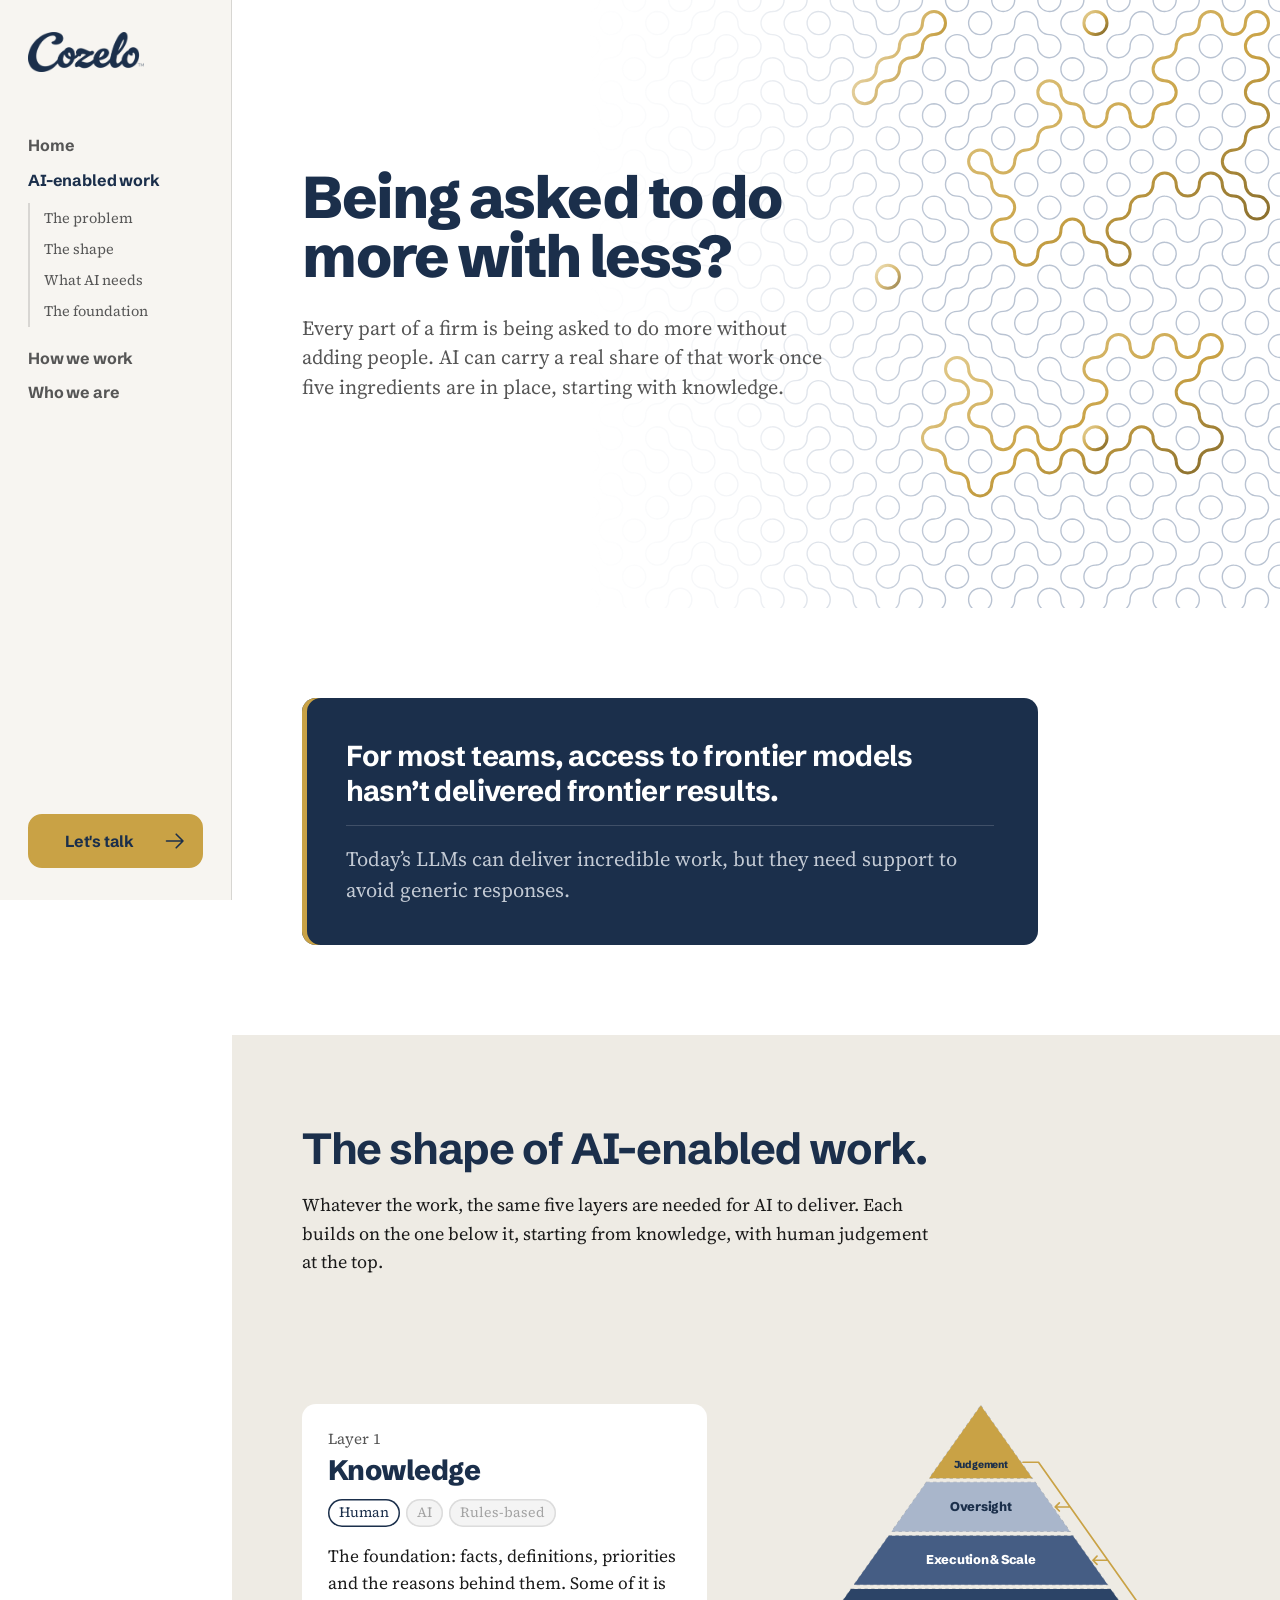
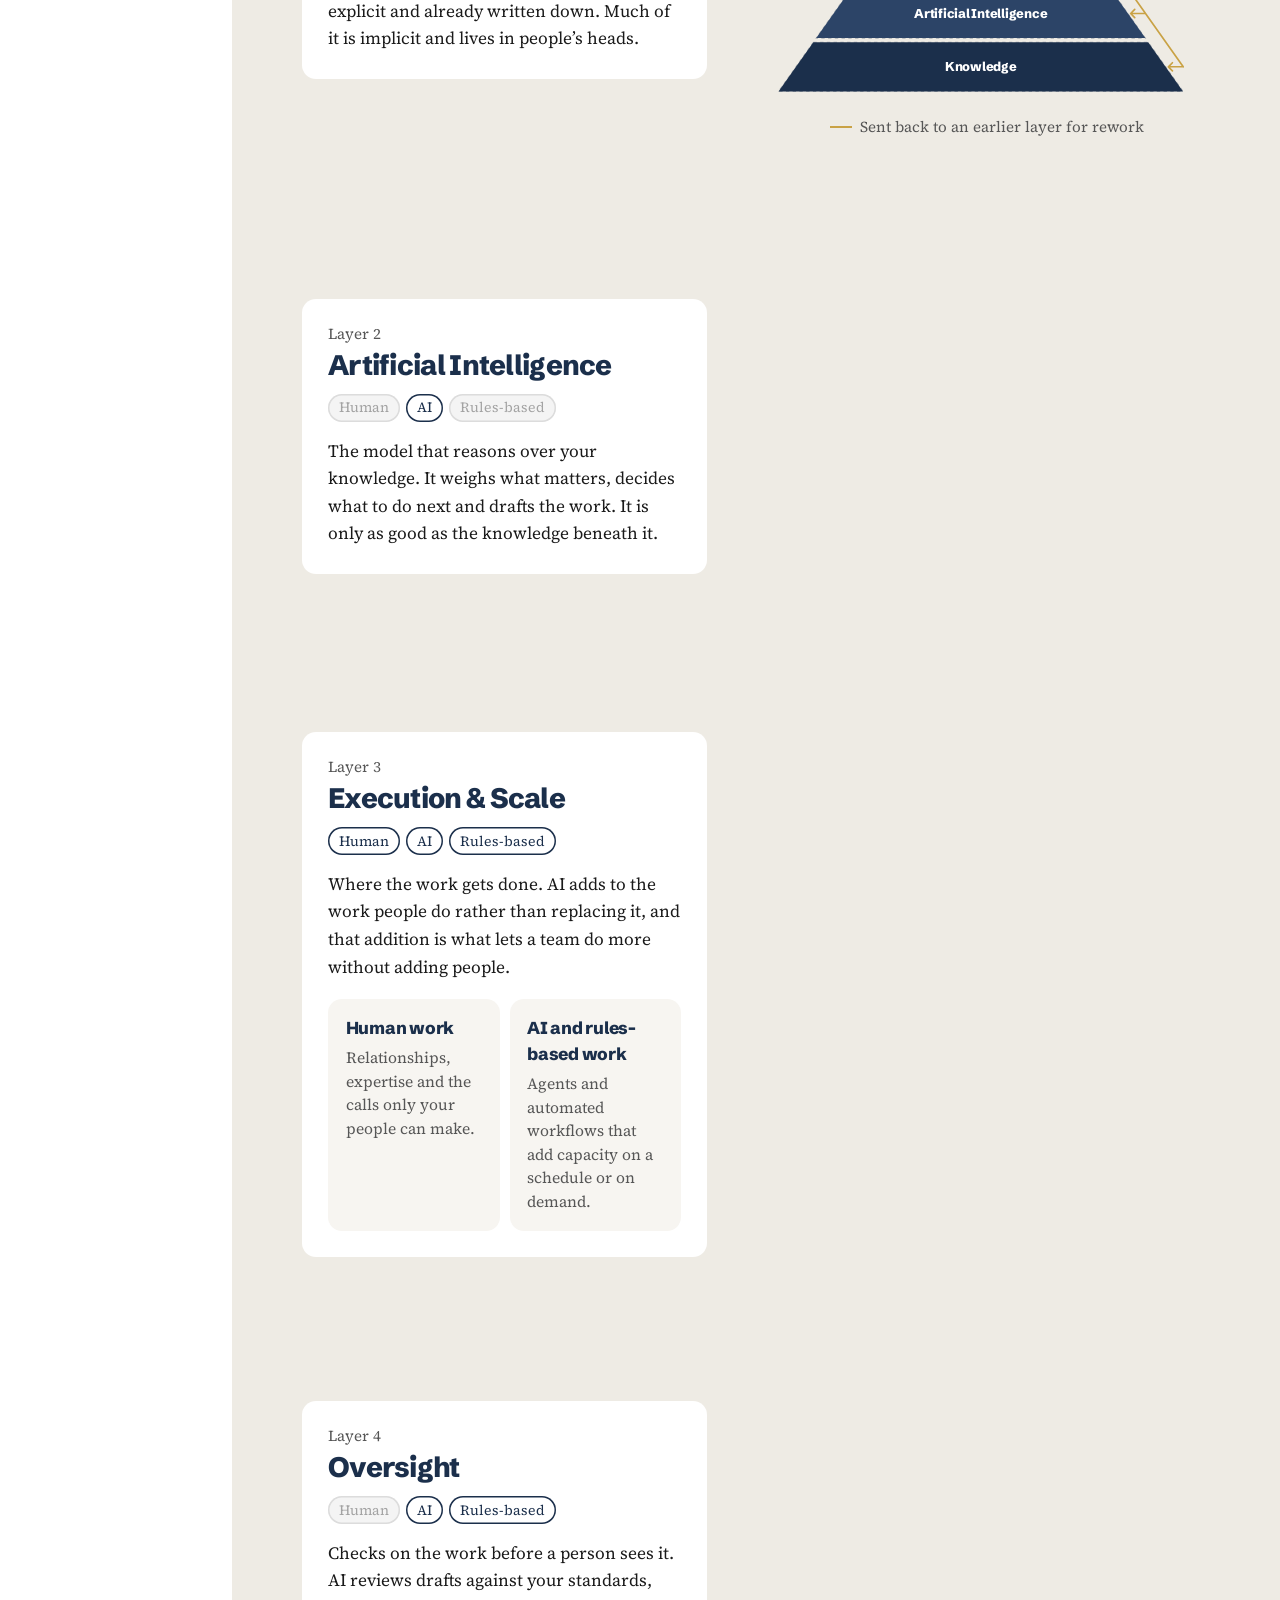
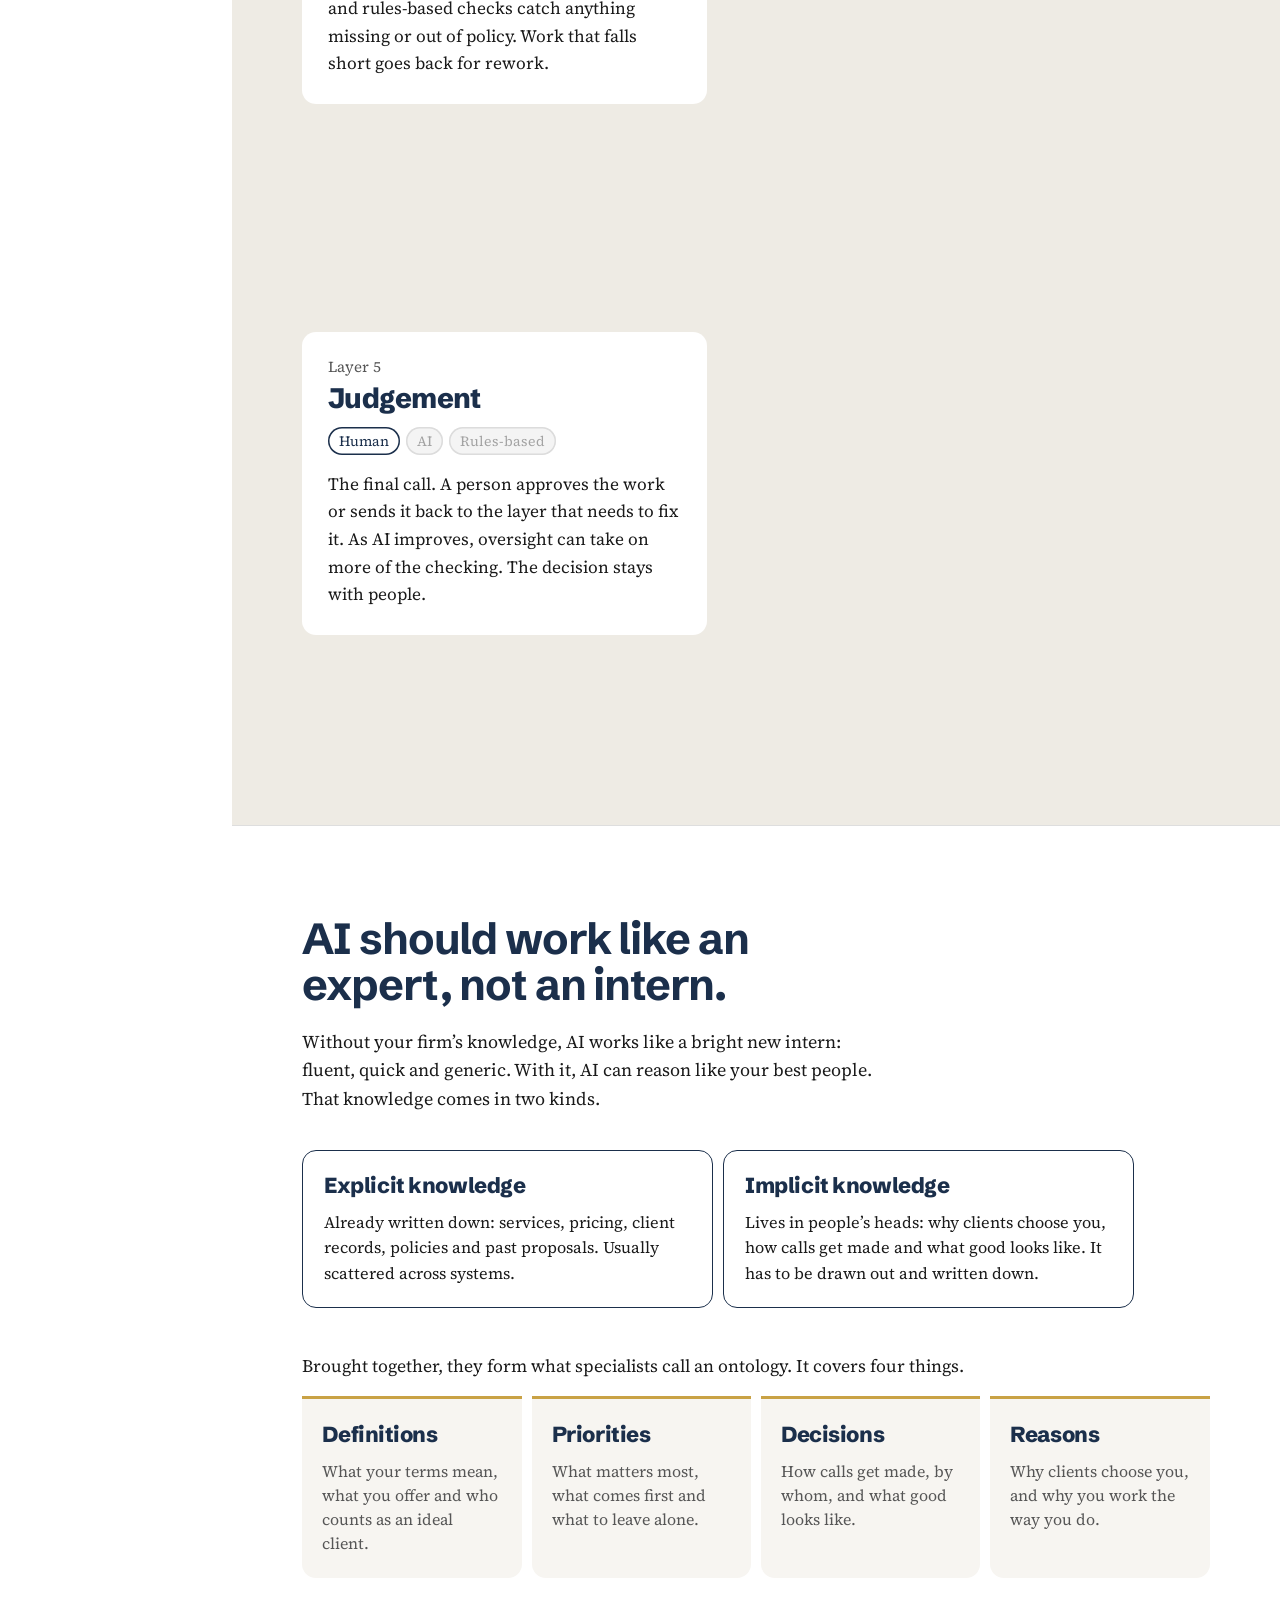
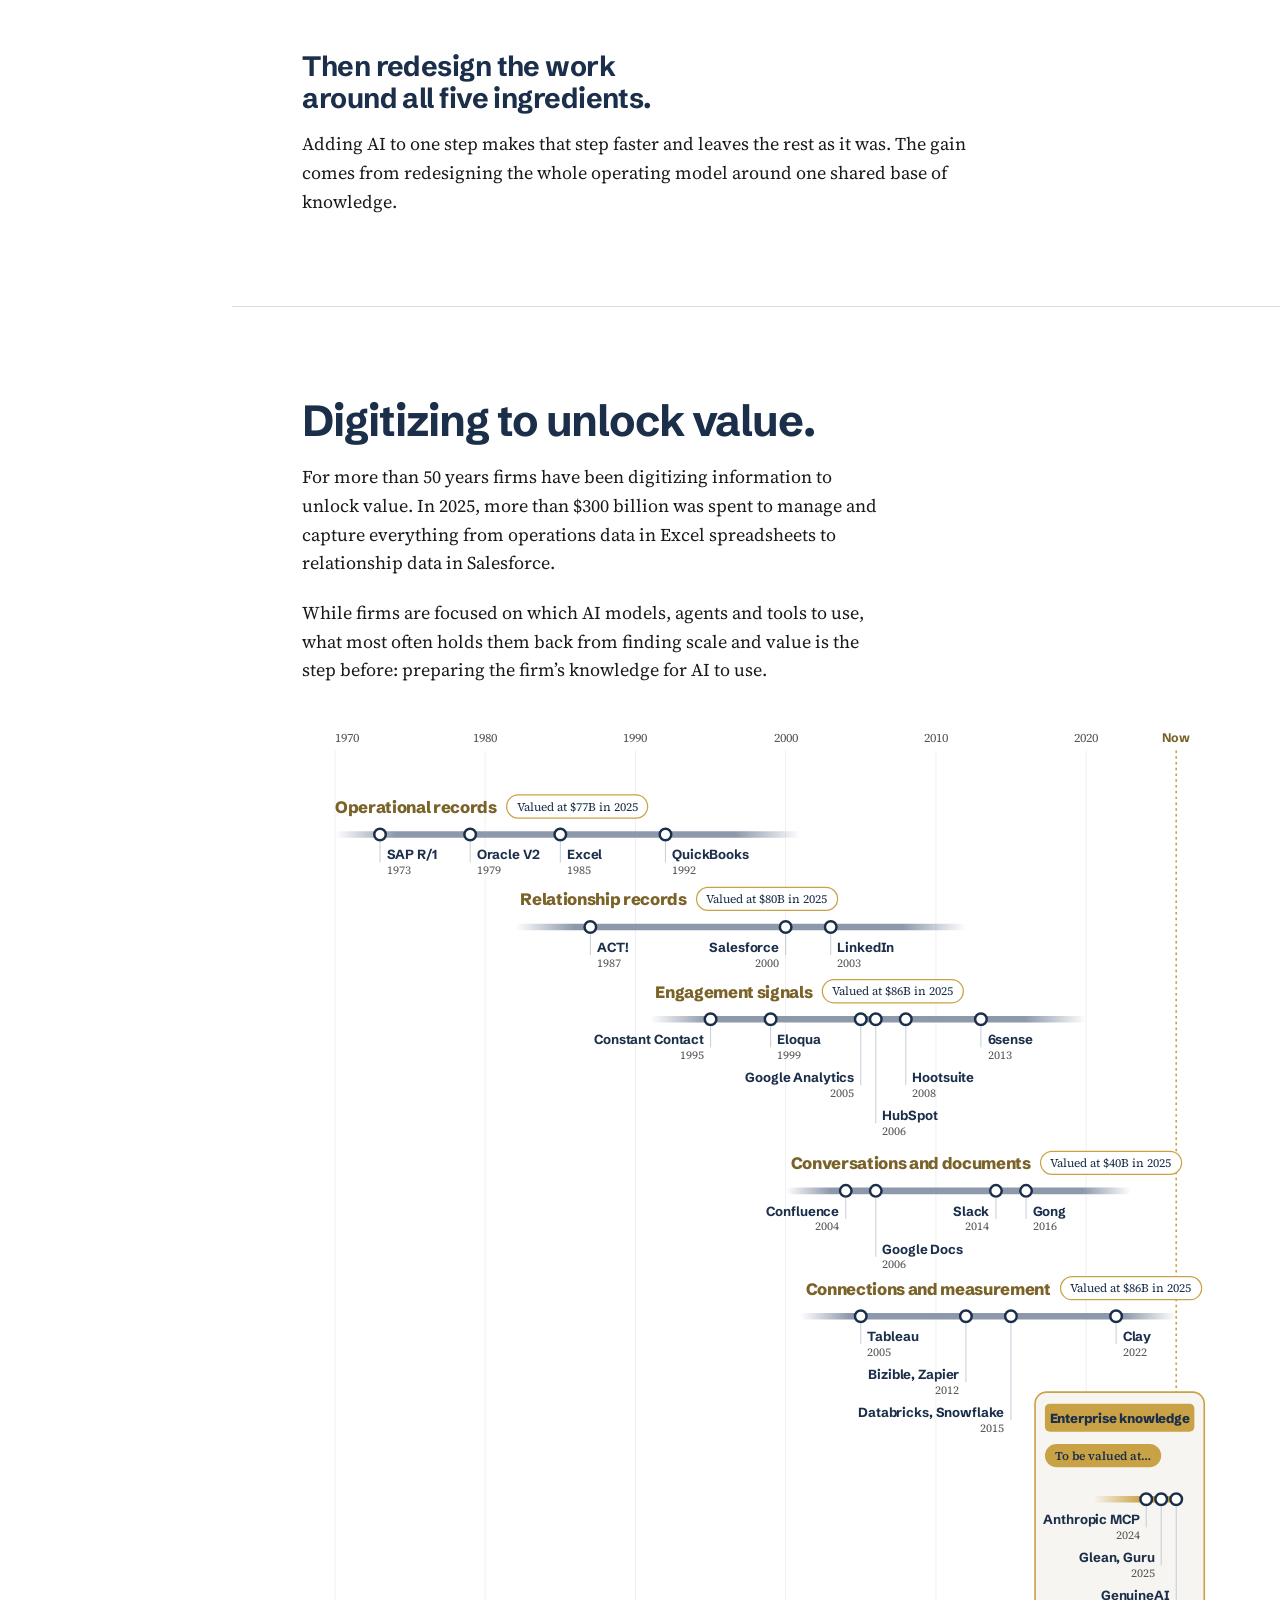
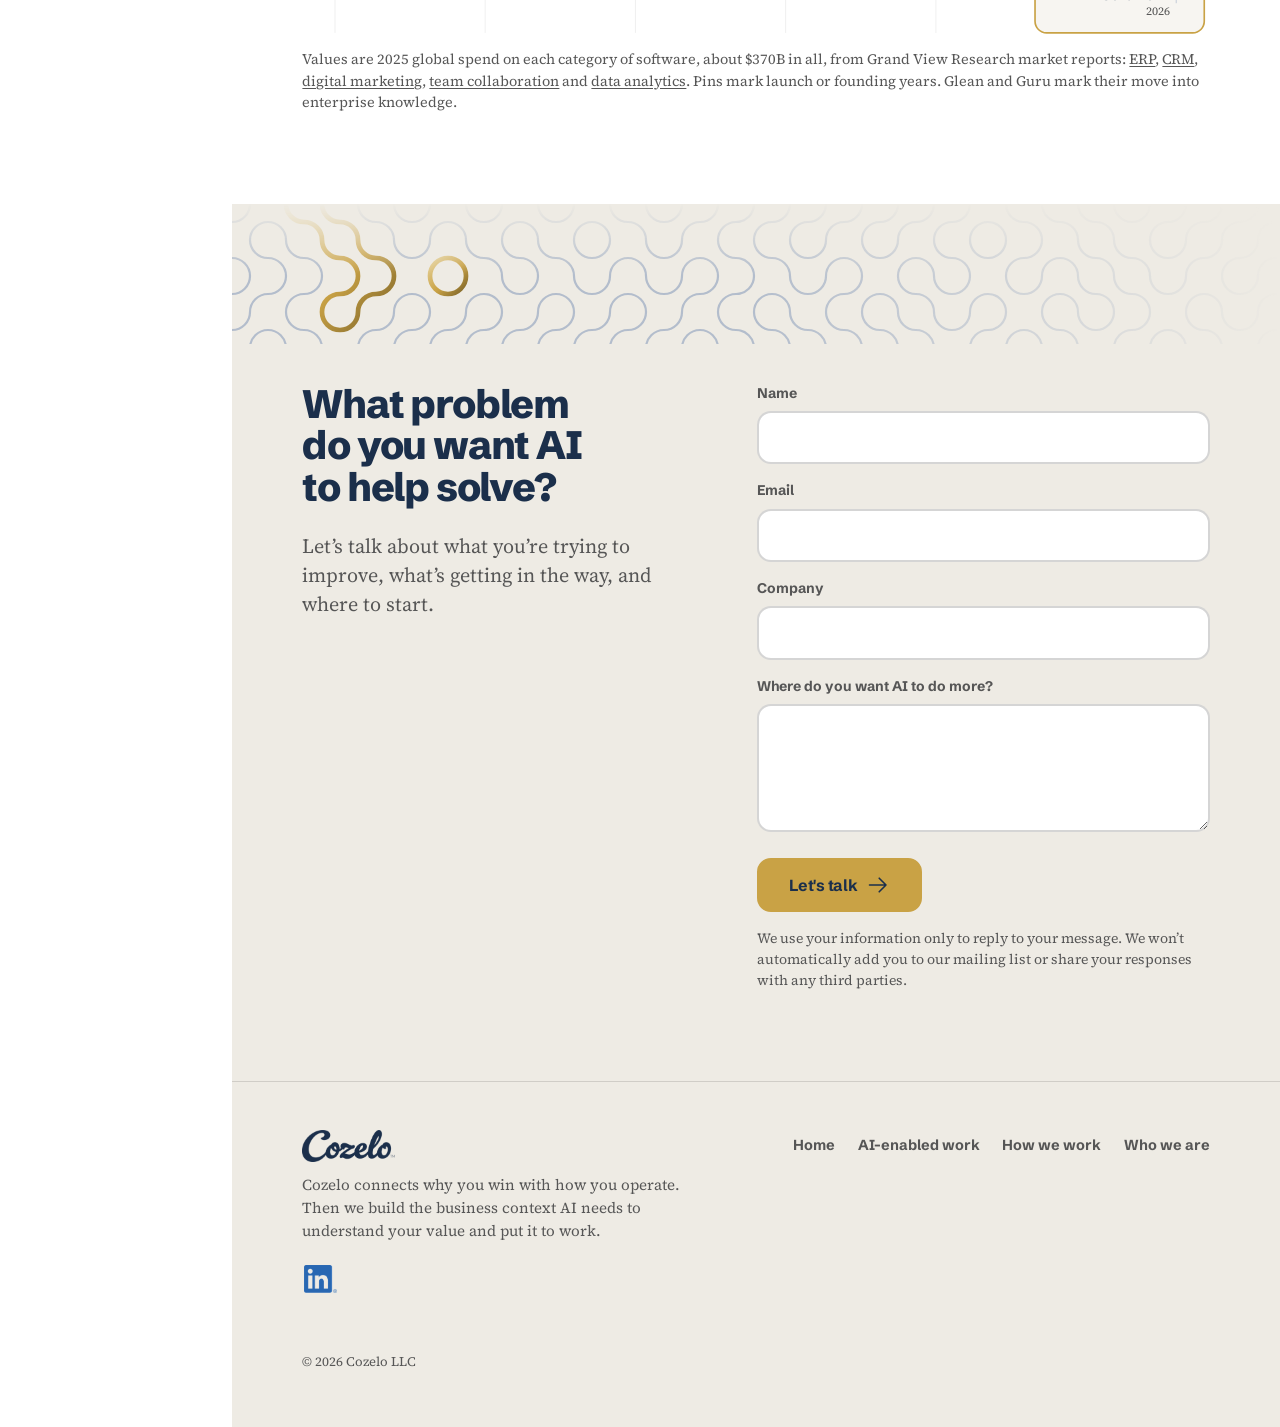
==== ai-enabled-work/index.html @ 1e8a8c76 "AI-enabled work replaces AI readiness; Digital Analogue moves to its own site; new How we work - /ai" ====
<!DOCTYPE html>
<html lang="en">
<head>
<!-- Google tag (gtag.js) -->
<script async src="https://www.googletagmanager.com/gtag/js?id=G-E1VWMGRN72"></script>
<script>
  window.dataLayer = window.dataLayer || [];
  function gtag(){dataLayer.push(arguments);}
  gtag('js', new Date());

  gtag('config', 'G-E1VWMGRN72');
</script>
<meta charset="utf-8">
<meta name="viewport" content="width=device-width, initial-scale=1">
<link rel="icon" type="image/png" href="/assets/logo-badge-128.png">
<link rel="canonical" href="https://cozelo.co/ai-enabled-work/">
<meta property="og:type" content="website">
<meta property="og:site_name" content="Cozelo">
<meta property="og:title" content="AI-enabled work | Cozelo">
<meta property="og:description" content="Being asked to do more with less? AI can carry a real share of your team&rsquo;s work once five layers are in place, starting with your firm&rsquo;s knowledge.">
<meta property="og:url" content="https://cozelo.co/ai-enabled-work/">
<meta property="og:image" content="https://cozelo.co/assets/og-card-v4.png">
<meta property="og:image:width" content="1200">
<meta property="og:image:height" content="630">
<meta name="twitter:card" content="summary_large_image">
<meta name="twitter:title" content="AI-enabled work | Cozelo">
<meta name="twitter:description" content="Being asked to do more with less? AI can carry a real share of your team&rsquo;s work once five layers are in place, starting with your firm&rsquo;s knowledge.">
<meta name="twitter:image" content="https://cozelo.co/assets/og-card-v4.png">
<meta name="theme-color" content="#ffffff">
<link rel="apple-touch-icon" href="/assets/logo-badge-128.png">
<title>AI-enabled work | Cozelo</title>
<meta name="description" content="Being asked to do more with less? AI can carry a real share of your team&rsquo;s work once five layers are in place, starting with your firm&rsquo;s knowledge.">
<link rel="preconnect" href="https://fonts.googleapis.com">
<link rel="preconnect" href="https://fonts.gstatic.com" crossorigin>
<link href="https://fonts.googleapis.com/css2?family=Schibsted+Grotesk:wght@400;700;800&family=Source+Serif+4:ital,opsz,wght@0,8..60,400;0,8..60,600;1,8..60,400&display=swap" rel="stylesheet">
<link rel="stylesheet" href="/assets/site.css?v=3c84e940">
<style>
/* ---------- AI-enabled work ----------
   Built on the Cozelo site system (assets/site.css, assets/motif.js), with the patterns of the
   business development page (collateral/agentic-gtm-team). Page-specific patterns below. */


/* Hero */
.bd-hero{position:relative; overflow:hidden}
.bd-hero .inner{position:relative; z-index:1}
.bd-hero h1{max-width:14ch}
.bd-hero .lede{margin-top:1.75rem; max-width:34rem}
@media(min-width:901px){
  .bd-hero{min-height:min(38rem,72vh); display:flex; align-items:center; padding-top:4.5rem}
  .bd-hero .inner{width:100%}
  .bd-hero h1{font-size:clamp(2.6rem,4.6vw,4.1rem)}
  .jx-hero{position:absolute; top:0; right:0; bottom:0; width:66%; z-index:0;
    -webkit-mask-image:linear-gradient(90deg, transparent 0, rgba(0,0,0,.18) 22%, rgba(0,0,0,.6) 38%, #000 52%);
    mask-image:linear-gradient(90deg, transparent 0, rgba(0,0,0,.18) 22%, rgba(0,0,0,.6) 38%, #000 52%)}
}
@media(max-width:900px){
  .bd-hero{overflow:visible; padding-top:2.75rem; padding-bottom:4.25rem}
  .bd-hero h1{font-size:clamp(2.2rem,10vw,2.9rem)}
  .jx-hero{position:absolute; left:0; right:0; bottom:0; height:150px; z-index:1; transform:translateY(50%)}
  #problem{padding-top:5rem}
}

/* Problem: the work behind every new client */
.work{list-style:none; margin:clamp(2rem,4vw,2.75rem) 0 0; padding:0; display:grid; grid-template-columns:repeat(5,1fr); border-top:2px solid var(--navy)}
.work li{padding:1rem 1.25rem 0 0}
.work b{display:block; font-weight:700; color:var(--navy); font-size:1.05rem; letter-spacing:-.015em; line-height:1.2}
.work span{display:block; font-family:var(--serif); font-size:.95rem; line-height:1.45; color:var(--on-light-soft); margin-top:.35rem}
@media(max-width:860px){.work{grid-template-columns:1fr 1fr; gap:0 1rem}.work li{padding-bottom:1rem}}
@media(max-width:460px){.work{grid-template-columns:1fr}}
.problem-copy{max-width:40rem}
.problem-copy p{margin-top:1.1rem}
.problem-call{margin-top:clamp(2.25rem,4vw,3rem); max-width:46rem}
.problem-call .call{margin:0}
/* What AI changes: context first, then the system */
#ai{border-top:1px solid var(--rule-light)}
.ai-copy{max-width:44rem}
.ai-copy .prose{margin-top:1.25rem}
.ai-copy .prose p + p{margin-top:1rem}
.onto{list-style:none; margin:clamp(2rem,4vw,2.75rem) 0 0; padding:0; display:grid; grid-template-columns:repeat(4,1fr); gap:10px}
.onto li{background:var(--bone); border-top:3px solid var(--gold); border-radius:0 0 var(--btn-radius) var(--btn-radius); padding:1.25rem 1.25rem 1.4rem}
.onto b{display:block; font-family:var(--sans); font-weight:800; font-size:clamp(1.2rem,1.7vw,1.45rem); letter-spacing:-.02em; color:var(--navy)}
.onto span{display:block; font-family:var(--serif); font-size:1rem; line-height:1.5; color:var(--on-light-soft); margin-top:.5rem}
@media(max-width:900px){.onto{grid-template-columns:1fr 1fr}}
@media(max-width:480px){.onto{grid-template-columns:1fr}}
.sys{margin-top:clamp(3rem,6vw,4.5rem)}
.sys h3{color:var(--navy); font-size:clamp(1.4rem,2.2vw,1.75rem); max-width:26ch}
.sys .prose{margin-top:1rem; max-width:44rem}
/* Approach: the layers */
.layers{margin-top:clamp(2rem,4vw,3rem); display:grid; gap:10px}
.layer{position:relative; overflow:hidden; display:grid; grid-template-columns:minmax(0,.7fr) minmax(0,1.3fr); gap:clamp(1rem,4vw,3rem);
  align-items:center; border-radius:var(--btn-radius); padding:clamp(1.2rem,2.6vw,1.6rem) clamp(1.25rem,3vw,2rem)}
.layer > *{position:relative; z-index:1}
.layer h3{font-size:clamp(1.15rem,1.7vw,1.4rem)}
.layer p{font-family:var(--serif); font-size:1.02rem; line-height:1.55}
.layer--you,.layer--agents,.layer--llm{background:#fff}
.layer--you{box-shadow:inset 0 0 0 2px var(--navy)}
.layer--base{background:var(--navy); color:var(--on-navy-soft); padding-top:clamp(1.6rem,3.4vw,2.2rem); padding-bottom:clamp(1.6rem,3.4vw,2.2rem)}
.layer--base h3{color:#fff}
.layer--base p{max-width:26rem}
.layer__n{display:block; font-family:var(--serif); font-size:.9rem; color:var(--on-light-soft); margin-bottom:.3rem}
.layer--base .layer__n{color:var(--on-navy-soft)}
@media(max-width:700px){.layer{grid-template-columns:1fr; gap:.5rem}}
/* Context base: a gold slab underneath, rising from behind the copy at the right. */
.jx-base{position:absolute; top:0; right:0; bottom:0; width:34%; z-index:0;
  -webkit-mask-image:linear-gradient(90deg, transparent 0, rgba(0,0,0,.25) 35%, #000 70%);
  mask-image:linear-gradient(90deg, transparent 0, rgba(0,0,0,.25) 35%, #000 70%)}
@media(max-width:1180px){.jx-base{display:none}}
/* The team: wheel and agent panels */
.team-lede{max-width:40rem; margin-top:1.25rem}
.team-grid{display:grid; grid-template-columns:minmax(0,.9fr) minmax(0,1.1fr); gap:clamp(2rem,5vw,4.5rem); align-items:start; margin-top:clamp(2rem,4vw,3rem)}
@media(max-width:900px){.team-grid{grid-template-columns:1fr}}
.bdw{width:100%; max-width:30rem; height:auto; display:block; margin:0 auto}
@media(min-width:901px){.bdw{position:sticky; top:2rem}}
.bdw .wedge{fill:var(--bone); cursor:pointer; transition:fill var(--dur-fast) var(--ease)}
.bdw .wedge:hover{fill:#fff}
.bdw .wedge.on{fill:#e6d29a}
.bdw .core{cursor:pointer; transition:stroke-width var(--dur-fast) var(--ease)}
.bdw.why-on .core{stroke:#e6d29a; stroke-width:10}
.bdw .ring{transition:stroke-width var(--dur-fast) var(--ease)}
.bdw.orch-on .ring{stroke-width:9}
.bdw text{pointer-events:none}
.bdw-label{font-family:var(--sans); font-size:29px; font-weight:700; letter-spacing:-.01em; fill:var(--navy); text-anchor:middle; dominant-baseline:central}
.bdw-ring{font-family:var(--sans); font-size:21px; font-weight:700; letter-spacing:.05em; fill:#fff}
.bdw-orch{font-family:var(--sans); font-size:23px; font-weight:700; letter-spacing:.05em; fill:var(--gold)}
.bdw-core{font-family:var(--sans); font-weight:800; font-size:30px; letter-spacing:-.02em; fill:var(--navy); text-anchor:middle}
/* A day with the team: a straight ruler, as on How we work */
.day{list-style:none; margin:clamp(2rem,4vw,2.75rem) 0 0; padding:0; display:grid; grid-template-columns:repeat(5,1fr); gap:clamp(1rem,3vw,2rem); position:relative}
.day::before{content:""; position:absolute; left:6px; right:0; top:6px; height:2px; background:var(--gold)}
.day li{position:relative; padding-top:2rem}
.day li::before{content:""; position:absolute; left:0; top:0; width:14px; height:14px; border-radius:50%; background:var(--bone-shade); box-shadow:inset 0 0 0 3px var(--gold)}
.day li.you::before{background:var(--navy); box-shadow:inset 0 0 0 3px var(--navy)}
.day b{display:block; font-weight:700; color:var(--navy); font-size:1.08rem; letter-spacing:-.015em}
.day small{display:block; font-family:var(--serif); font-size:.9rem; color:var(--gold-ink); margin-top:.15rem}
.day span{display:block; font-family:var(--serif); font-size:1rem; line-height:1.5; margin-top:.5rem}
.day-key{margin-top:1.5rem; font-family:var(--serif); font-size:.9rem; color:var(--on-light-soft); display:flex; gap:1.5rem; flex-wrap:wrap}
.day-key i{display:inline-block; width:12px; height:12px; border-radius:50%; margin-right:.45rem; vertical-align:-1px}
.day-key .a{box-shadow:inset 0 0 0 3px var(--gold)}
.day-key .y{background:var(--navy)}
@media(max-width:960px){
  .day{grid-template-columns:1fr; gap:1.5rem; padding-left:2rem}
  .day::before{left:6px; top:6px; bottom:6px; right:auto; width:2px; height:auto}
  .day li{padding-top:0}
  .day li::before{left:-2rem; top:.3rem}
}

/* Problem: the gap, as one navy box. The result so far, then what it takes. */
.gap-box{position:relative; margin-top:0; max-width:42rem; background:var(--navy); color:#fff; border-radius:var(--btn-radius);
  padding:clamp(1.75rem,3.5vw,2.5rem) clamp(1.5rem,3.5vw,2.75rem); box-shadow:inset 5px 0 0 var(--gold)}
.gap-a{margin:0; font-family:var(--sans); font-weight:700; font-size:clamp(1.35rem,2.3vw,1.8rem); line-height:1.22; letter-spacing:-.02em}
.gap-b{margin:1.1rem 0 0; padding-top:1.1rem; border-top:1px solid var(--rule-dark); font-family:var(--serif); font-size:clamp(1.1rem,1.6vw,1.3rem); line-height:1.5; color:var(--on-navy-soft)}

/* Ingredients: the layers read 1 to 5 down the left. As each one scrolls past, its tier slides
   right into a pyramid that stays fixed mid-screen, building from Knowledge up to Judgement. */
.ing{display:grid; grid-template-columns:minmax(0,1fr) minmax(0,1.1fr); gap:clamp(2rem,4.5vw,4rem); margin-top:clamp(2rem,4vw,3rem)}
.ing-pyr{position:sticky; top:calc(50vh - 15rem); align-self:start; height:30rem; display:flex; flex-direction:column; justify-content:center}
.pyr{width:100%; height:auto; max-height:26rem; display:block; overflow:visible}
.pyr-slot{fill:none; stroke:rgba(27,47,75,.32); stroke-width:1.5; stroke-dasharray:5 5}
.tier text{font-family:var(--sans); font-weight:800; font-size:19px; letter-spacing:-.02em; fill:#fff}
.tier.t5 text{font-size:15px}
.t1 polygon{fill:var(--navy)}
.t2 polygon{fill:#2c4467}
.t3 polygon{fill:#455d84}
.t4 polygon{fill:#a9b6cb}
.t4 text,.tier.t5 text{fill:var(--navy)}
.t5 polygon{fill:var(--gold)}
.pyr-loop{fill:none; stroke:var(--gold); stroke-width:2.5; stroke-linecap:round; stroke-linejoin:round}
.js .tier{opacity:0; transform:translateX(-90px); transition:opacity .5s var(--ease), transform .6s var(--ease)}
.js .tier.on{opacity:1; transform:none}
.js .pyr-loop{opacity:0; transition:opacity .5s var(--ease) .3s}
.js .pyr.done .pyr-loop{opacity:1}
.stack-key{margin:1rem 0 0; font-family:var(--serif); font-size:.95rem; color:var(--on-light-soft); text-align:center}
.stack-key i{display:inline-block; width:22px; height:0; border-top:2.5px solid var(--gold); margin-right:.5rem; vertical-align:4px}
.steps{list-style:none; margin:0; padding:0}
.step{min-height:62vh; display:flex; flex-direction:column; justify-content:center}
.step:first-child{min-height:48vh}
.step:last-child{min-height:56vh}
.card{background:#fff; border-radius:var(--btn-radius); padding:1.5rem 1.6rem 1.6rem}
.card-top{display:flex; flex-direction:column; align-items:flex-start; gap:.8rem}
.card h3{font-size:clamp(1.45rem,2.2vw,1.85rem); font-weight:800; letter-spacing:-.025em; line-height:1.1; color:var(--navy); margin:.15rem 0 0}
.card .layer__n{font-size:.95rem}
.card p{font-family:var(--serif); font-size:1.08rem; line-height:1.6; margin:1rem 0 0}
/* Pills sit in fixed slots, Human then AI then Rules-based, so each one is in the same place on every card. */
.who{display:flex; flex-wrap:wrap; gap:.35rem}
.who span{font-family:var(--serif); font-size:.88rem; line-height:1; color:var(--navy); background:#fff; padding:.4rem .7rem .44rem; border-radius:999px; box-shadow:inset 0 0 0 1.5px var(--navy); text-align:center}
.who .off{color:#a3a3a3; background:#f4f4f4; box-shadow:inset 0 0 0 1.5px #dcdcdc}
.split{display:grid; grid-template-columns:1fr 1fr; gap:10px; margin-top:1.1rem}
.split div{background:var(--bone); border-radius:var(--btn-radius); padding:1rem 1.1rem 1.1rem}
.split b{display:block; font-family:var(--sans); font-weight:800; font-size:1.08rem; letter-spacing:-.015em; color:var(--navy)}
.split span{display:block; font-family:var(--serif); font-size:.98rem; line-height:1.5; color:var(--on-light-soft); margin-top:.35rem}
@media(max-width:900px){
  .ing{grid-template-columns:1fr; gap:0}
  .ing-pyr{order:-1; top:0; z-index:5; height:auto; background:var(--bone-shade); margin:0 -1rem; padding:.75rem 1rem .5rem}
  .pyr{max-height:24vh; width:auto; max-width:100%; margin:0 auto}
  .stack-key{font-size:.82rem; margin-top:.4rem}
  .step,.step:first-child,.step:last-child{min-height:0; padding-top:1.25rem}
  .step:last-child{padding-bottom:20vh}
}
@media(max-width:700px){.who span{font-size:.84rem; padding:.36rem .6rem .4rem}.split{grid-template-columns:1fr}.card{padding:1.25rem 1.2rem 1.35rem}}
@media(prefers-reduced-motion:reduce){.js .tier,.js .pyr-loop{transition:none}}

/* The foundation: the Enterprise Knowledge timeline, static, with years across the top */
.tl{width:100%; height:auto; display:block; margin-top:clamp(2rem,4vw,2.75rem); overflow:visible}
.tl-grid{stroke:#ececec; stroke-width:1}
.tl-axis{font-family:var(--serif); font-size:15px; fill:var(--on-light-soft)}
.tl-now{font-family:var(--sans); font-weight:700; fill:var(--gold-ink)}
.tl-era{font-family:var(--sans); font-weight:800; font-size:20px; letter-spacing:-.02em; fill:var(--gold-ink)}
.tl-name{font-family:var(--sans); font-weight:700; font-size:16px; letter-spacing:-.01em; fill:var(--navy)}
.tl-yr{font-family:var(--serif); font-size:14px; fill:var(--on-light-soft)}
.tl-lead{stroke:#b9c3d2; stroke-width:1}
.tl-pin{fill:#fff; stroke:var(--navy); stroke-width:3}
.tl-box{fill:var(--bone); stroke:var(--gold); stroke-width:2}
.tl-tag{fill:var(--gold)}
.tl-tagt{font-family:var(--sans); font-weight:800; font-size:16px; letter-spacing:-.015em; fill:var(--navy)}
.tl-bub rect{fill:#fff; stroke:var(--gold); stroke-width:1.5}
.tl-bub text{font-family:var(--serif); font-size:14.5px; fill:var(--navy)}
.tl-bub--ec rect{fill:var(--gold); stroke:none}
.tl-bub--ec text{font-weight:600}
.tl-nowline{stroke:var(--gold); stroke-width:2; stroke-dasharray:3 4}
.tl-note{margin:1rem 0 0; font-family:var(--serif); font-size:.9rem; line-height:1.5; color:var(--on-light-soft); max-width:60rem}
.tl-note a{color:inherit; text-decoration:underline; text-underline-offset:2px}
.tl-note a:hover{color:var(--navy)}
.tl-list{display:none}
@media(max-width:700px){
  .tl{display:none}
  .tl-list{display:block; list-style:none; margin:2rem 0 0; padding:0}
  .tl-list > li{position:relative; padding:0 0 1.4rem 1.5rem; border-left:2px solid #c6ccd6; margin-left:6px}
  .tl-list > li::before{content:""; position:absolute; left:-8px; top:.2rem; width:14px; height:14px; border-radius:50%; background:#fff; box-shadow:inset 0 0 0 3px var(--navy)}
  .tl-era-m{display:block; font-family:var(--sans); font-weight:800; font-size:1.1rem; letter-spacing:-.02em; color:var(--gold-ink)}
  .tl-bub-m{display:inline-block; margin-top:.4rem; font-family:var(--serif); font-size:.86rem; line-height:1; color:var(--navy); background:#fff; padding:.34rem .65rem .38rem; border-radius:999px; box-shadow:inset 0 0 0 1.5px var(--gold)}
  .tl-list li.ec .tl-bub-m{background:var(--gold); box-shadow:none; font-weight:600}
  .tl-list ul{list-style:none; margin:.5rem 0 0; padding:0; font-family:var(--serif); font-size:.95rem; line-height:1.55; color:var(--on-light-soft)}
  .tl-list ul li{display:inline-block; white-space:nowrap; margin-right:.75rem}
  .tl-list ul b{font-family:var(--sans); font-weight:700; color:var(--navy)}
  .tl-list li.ec{border-left-color:var(--gold); padding-bottom:0}
  .tl-list li.ec::before{background:var(--gold); box-shadow:none}
}
.ai-copy .prose p + p{margin-top:1rem}
.kinds{display:grid; grid-template-columns:1fr 1fr; gap:10px; margin-top:clamp(1.75rem,3.5vw,2.25rem); max-width:52rem}
.kinds div{border:1.5px solid var(--navy); border-radius:var(--btn-radius); padding:1.2rem 1.3rem 1.3rem}
.kinds b{display:block; font-family:var(--sans); font-weight:800; font-size:clamp(1.2rem,1.7vw,1.4rem); letter-spacing:-.02em; color:var(--navy)}
.kinds span{display:block; font-family:var(--serif); font-size:1.02rem; line-height:1.55; color:var(--on-light); margin-top:.45rem}
@media(max-width:640px){.kinds{grid-template-columns:1fr}}
.onto-cap{font-family:var(--serif); font-size:1.1rem; line-height:1.6; margin:clamp(2rem,4vw,2.75rem) 0 0; max-width:44rem}
.onto-cap + .onto{margin-top:1rem}


/* Sections run Problem, Shape, What AI needs, Foundation: the two white bands after the shape are ruled apart. */
#knowledge{border-top:1px solid var(--rule-light)}
.gap-box{max-width:46rem}
</style>
</head>
<body>

<!-- Mobile navigation. Rendered <=1080px only. -->
<div class="mnav" id="mnav">
  <div class="mnav__box">
    <a class="mnav__brand" href="/" aria-label="Cozelo — home">
      <img src="/assets/logo-badge-128.png" alt="" width="30" height="30">
    </a>
    <button class="mnav__burger" id="mburger" type="button" aria-label="Open menu" aria-expanded="false" aria-controls="mmenu">
      <span></span>
    </button>
  </div>
  <a class="btn btn--primary mnav__cta" href="#lets-talk">Let's talk<svg class="btn__arrow" viewBox="0 0 24 24" fill="none" stroke="currentColor" stroke-width="1.6" stroke-linecap="round" stroke-linejoin="round" aria-hidden="true" focusable="false"><path d="M3.5 12H20M13.2 5.2 20 12l-6.8 6.8"/></svg></a>
</div>
<nav class="mmenu" id="mmenu" aria-label="Primary">
  <a class="mlink" href="/">Home</a>
  <a class="mlink current" href="/ai-enabled-work/">AI-enabled work</a>
  <a class="mlink" href="/how-we-work/">How we work</a>
  <a class="mlink" href="/who-we-are/">Who we are</a>
  <div class="mmenu__foot">
    <a class="btn btn--primary" href="#lets-talk">Let's talk<svg class="btn__arrow" viewBox="0 0 24 24" fill="none" stroke="currentColor" stroke-width="1.6" stroke-linecap="round" stroke-linejoin="round" aria-hidden="true" focusable="false"><path d="M3.5 12H20M13.2 5.2 20 12l-6.8 6.8"/></svg></a>
  </div>
</nav>

<nav class="rail" id="rail" aria-label="Primary">
  <div>
    <a class="brand" href="/">
      <img class="wordmark-img" src="/assets/logo-wordmark-navy.png" alt="Cozelo — home" width="93" height="32">
    </a>
    <ul class="rail__pages">
      <li><a class="rail__pg" href="/">Home</a></li>
      <li><a class="rail__pg current" href="/ai-enabled-work/" aria-current="page">AI-enabled work</a>
        <ul class="rail__toc">
          <li><a href="#problem">The problem</a></li>
          <li><a href="#ingredients">The shape</a></li>
          <li><a href="#ai">What AI needs</a></li>
          <li><a href="#knowledge">The foundation</a></li>
        </ul>
      </li>
      <li><a class="rail__pg" href="/how-we-work/">How we work</a></li>
      <li><a class="rail__pg" href="/who-we-are/">Who we are</a></li>
    </ul>
  </div>
  <a class="btn btn--primary" href="#lets-talk">Let's talk<svg class="btn__arrow" viewBox="0 0 24 24" fill="none" stroke="currentColor" stroke-width="1.6" stroke-linecap="round" stroke-linejoin="round" aria-hidden="true" focusable="false"><path d="M3.5 12H20M13.2 5.2 20 12l-6.8 6.8"/></svg></a>
</nav>

<header class="band band--light bd-hero" id="top">
  <div class="inner">
    <h1>Being asked to do more with less?</h1>
    <p class="lede">Every part of a firm is being asked to do more without adding people. AI can carry a real share of that work once five ingredients are in place, starting with knowledge.</p>
  </div>
  <!-- Gold: four distinct shapes of different sizes, joined by one drawn line. Four ingredients, one way of working. -->
  <div class="jx jx-hero" data-motif="junctions" data-surface="white" data-seed="31" data-draw="load" data-pop data-narrow-media="(max-width: 900px)"
       data-opts='{"tile":29,"fluid":870,"anchor":"right","shapes":[{"type":"blob","x":11,"y":9,"n":20,"seed":14},{"type":"blob","x":3,"y":3,"n":22,"seed":3},{"type":"blob","x":4,"y":15,"n":16,"seed":11},{"type":"blob","x":13,"y":17,"n":11,"seed":5},{"type":"chain","points":[[18,4],[15,1]]},{"type":"dot","x":8,"y":1},{"type":"dot","x":17,"y":12},{"type":"dot","x":1,"y":9},{"type":"dot","x":8,"y":19}]}'
       data-opts-narrow='{"tile":22,"fluid":0,"anchor":"left","shapes":[{"type":"blob","x":3,"y":3,"n":9,"seed":3},{"type":"blob","x":9,"y":4,"n":10,"seed":8},{"type":"blob","x":14,"y":2,"n":7,"seed":5},{"type":"blob","x":19,"y":4,"n":6,"seed":2},{"type":"dot","x":6,"y":1},{"type":"dot","x":12,"y":6},{"type":"dot","x":1,"y":6}]}'></div>
</header>

<main>

<section class="band band--light" id="problem">
  <div class="inner">
    <div class="gap-box">
      <p class="gap-a">For most teams, access to frontier models hasn&rsquo;t delivered frontier results.</p>
      <p class="gap-b">Today&rsquo;s LLMs can deliver incredible work, but they need support to avoid generic responses.</p>
    </div>
  </div>
</section>

<section class="band band--shade" id="ingredients">
  <div class="inner">
    <h2>The shape of AI-enabled work.</h2>
    <div class="prose team-lede"><p>Whatever the work, the same five layers are needed for AI to deliver. Each builds on the one below it, starting from knowledge, with human judgement at the top.</p></div>
    <div class="ing">
      <ol class="steps">
        <li class="step" data-k="k"><div class="card">
          <div class="card-top"><div><span class="layer__n">Layer 1</span><h3>Knowledge</h3></div><span class="who" aria-label="Supplied by"><span>Human</span><span class="off" title="Not used in this layer">AI</span><span class="off" title="Not used in this layer">Rules-based</span></span></div>
          <p>The foundation: facts, definitions, priorities and the reasons behind them. Some of it is explicit and already written down. Much of it is implicit and lives in people&rsquo;s heads.</p>
        </div></li>
        <li class="step" data-k="i"><div class="card">
          <div class="card-top"><div><span class="layer__n">Layer 2</span><h3>Artificial Intelligence</h3></div><span class="who" aria-label="Supplied by"><span class="off" title="Not used in this layer">Human</span><span>AI</span><span class="off" title="Not used in this layer">Rules-based</span></span></div>
          <p>The model that reasons over your knowledge. It weighs what matters, decides what to do next and drafts the work. It is only as good as the knowledge beneath it.</p>
        </div></li>
        <li class="step" data-k="p"><div class="card">
          <div class="card-top"><div><span class="layer__n">Layer 3</span><h3>Execution &amp; Scale</h3></div><span class="who" aria-label="Supplied by"><span>Human</span><span>AI</span><span>Rules-based</span></span></div>
          <p>Where the work gets done. AI adds to the work people do rather than replacing it, and that addition is what lets a team do more without adding people.</p>
          <div class="split">
            <div><b>Human work</b><span>Relationships, expertise and the calls only your people can make.</span></div>
            <div><b>AI and rules-based work</b><span>Agents and automated workflows that add capacity on a schedule or on demand.</span></div>
          </div>
        </div></li>
        <li class="step" data-k="o"><div class="card">
          <div class="card-top"><div><span class="layer__n">Layer 4</span><h3>Oversight</h3></div><span class="who" aria-label="Supplied by"><span class="off" title="Not used in this layer">Human</span><span>AI</span><span>Rules-based</span></span></div>
          <p>Checks on the work before a person sees it. AI reviews drafts against your standards, and rules-based checks catch anything missing or out of policy. Work that falls short goes back for rework.</p>
        </div></li>
        <li class="step" data-k="j"><div class="card">
          <div class="card-top"><div><span class="layer__n">Layer 5</span><h3>Judgement</h3></div><span class="who" aria-label="Supplied by"><span>Human</span><span class="off" title="Not used in this layer">AI</span><span class="off" title="Not used in this layer">Rules-based</span></span></div>
          <p>The final call. A person approves the work or sends it back to the layer that needs to fix it. As AI improves, oversight can take on more of the checking. The decision stays with people.</p>
        </div></li>
      </ol>
      <div class="ing-pyr">
<svg class="pyr" viewBox="0 0 660 456" role="img" aria-labelledby="pyrT">
<title id="pyrT">The five layers as a pyramid: Knowledge at the base, then Artificial Intelligence, Execution &amp; Scale, Oversight and Judgement at the top.</title>
<polygon class="pyr-slot" points="320.0,20.0 396.4,128.0 243.6,128.0"/>
<polygon class="pyr-slot" points="239.3,134.0 400.7,134.0 452.3,207.0 187.7,207.0"/>
<polygon class="pyr-slot" points="183.4,213.0 456.6,213.0 508.2,286.0 131.8,286.0"/>
<polygon class="pyr-slot" points="127.5,292.0 512.5,292.0 564.1,365.0 75.9,365.0"/>
<polygon class="pyr-slot" points="71.7,371.0 568.3,371.0 620.0,444.0 20.0,444.0"/>
<g class="tier t5" data-k="j"><polygon points="320.0,20.0 396.4,128.0 243.6,128.0"/><text x="320" y="112.0" text-anchor="middle">Judgement</text></g>
<g class="tier t4" data-k="o"><polygon points="239.3,134.0 400.7,134.0 452.3,207.0 187.7,207.0"/><text x="320" y="176.5" text-anchor="middle">Oversight</text></g>
<g class="tier t3" data-k="p"><polygon points="183.4,213.0 456.6,213.0 508.2,286.0 131.8,286.0"/><text x="320" y="255.5" text-anchor="middle">Execution &amp; Scale</text></g>
<g class="tier t2" data-k="i"><polygon points="127.5,292.0 512.5,292.0 564.1,365.0 75.9,365.0"/><text x="320" y="334.5" text-anchor="middle">Artificial Intelligence</text></g>
<g class="tier t1" data-k="k"><polygon points="71.7,371.0 568.3,371.0 620.0,444.0 20.0,444.0"/><text x="320" y="413.5" text-anchor="middle">Knowledge</text></g>
<path class="pyr-loop" d="M382.6,104.2 H405.6 L620.2,407.5 M452.5,170.5 H430.5 M436.5,164.5 L430.5,170.5 L436.5,176.5 M508.4,249.5 H486.4 M492.4,243.5 L486.4,249.5 L492.4,255.5 M564.3,328.5 H542.3 M548.3,322.5 L542.3,328.5 L548.3,334.5 M620.2,407.5 H598.2 M604.2,401.5 L598.2,407.5 L604.2,413.5"/>
</svg>
        <p class="stack-key"><i></i>Sent back to an earlier layer for rework</p>
      </div>
    </div>
  </div>
</section>

<section class="band band--light" id="ai">
  <div class="inner">
    <div class="ai-copy">
      <h2>AI should work like an expert, not an intern.</h2>
      <div class="prose">
        <p>Without your firm&rsquo;s knowledge, AI works like a bright new intern: fluent, quick and generic. With it, AI can reason like your best people. That knowledge comes in two kinds.</p>
      </div>
    </div>
    <div class="kinds">
      <div><b>Explicit knowledge</b><span>Already written down: services, pricing, client records, policies and past proposals. Usually scattered across systems.</span></div>
      <div><b>Implicit knowledge</b><span>Lives in people&rsquo;s heads: why clients choose you, how calls get made and what good looks like. It has to be drawn out and written down.</span></div>
    </div>
    <p class="onto-cap">Brought together, they form what specialists call an ontology. It covers four things.</p>
    <ul class="onto">
      <li><b>Definitions</b><span>What your terms mean, what you offer and who counts as an ideal client.</span></li>
      <li><b>Priorities</b><span>What matters most, what comes first and what to leave alone.</span></li>
      <li><b>Decisions</b><span>How calls get made, by whom, and what good looks like.</span></li>
      <li><b>Reasons</b><span>Why clients choose you, and why you work the way you do.</span></li>
    </ul>

    <div class="sys">
      <h3>Then redesign the work around all five ingredients.</h3>
      <div class="prose">
        <p>Adding AI to one step makes that step faster and leaves the rest as it was. The gain comes from redesigning the whole operating model around one shared base of knowledge.</p>
      </div>
    </div>
  </div>
</section>

<section class="band band--light" id="knowledge">
  <div class="inner">
    <div class="ai-copy">
      <h2>Digitizing to unlock value.</h2>
      <div class="prose">
        <p>For more than 50 years firms have been digitizing information to unlock value. In 2025, more than $300 billion was spent to manage and capture everything from operations data in Excel spreadsheets to relationship data in Salesforce.</p>
        <p>While firms are focused on which AI models, agents and tools to use, what most often holds them back from finding scale and value is the step before: preparing the firm&rsquo;s knowledge for AI to use.</p>
      </div>
    </div>
<svg class="tl" viewBox="0 0 1100 1096" role="img" aria-labelledby="tlT tlD">
<title id="tlT">Enterprise knowledge: the next phase in digitizing the business</title>
<desc id="tlD">A timeline from 1970 to now. Businesses digitized operational records (valued at $77B in 2025), relationship records ($80B), engagement signals ($86B), conversations and documents ($40B), and connections and measurement ($86B). Enterprise knowledge is the newest phase, marked by Anthropic MCP in 2024, Glean and Guru in 2025 and GenuineAI in 2026. Its value is still to come.</desc>
<defs><linearGradient id="tlBar" x1="0" x2="1"><stop offset="0" stop-color="#8d99ab" stop-opacity="0"/><stop offset=".13" stop-color="#8d99ab"/><stop offset=".86" stop-color="#8d99ab"/><stop offset="1" stop-color="#8d99ab" stop-opacity="0"/></linearGradient>
<linearGradient id="tlGold" x1="0" x2="1"><stop offset="0" stop-color="#c9a245" stop-opacity="0"/><stop offset=".55" stop-color="#c9a245"/><stop offset="1" stop-color="#c9a245"/></linearGradient></defs>
<line class="tl-grid" x1="40.0" y1="26" x2="40.0" y2="1096"/>
<text class="tl-axis" x="40.0" y="16" text-anchor="start">1970</text>
<line class="tl-grid" x1="222.1" y1="26" x2="222.1" y2="1096"/>
<text class="tl-axis" x="222.1" y="16" text-anchor="middle">1980</text>
<line class="tl-grid" x1="404.3" y1="26" x2="404.3" y2="1096"/>
<text class="tl-axis" x="404.3" y="16" text-anchor="middle">1990</text>
<line class="tl-grid" x1="586.4" y1="26" x2="586.4" y2="1096"/>
<text class="tl-axis" x="586.4" y="16" text-anchor="middle">2000</text>
<line class="tl-grid" x1="768.6" y1="26" x2="768.6" y2="1096"/>
<text class="tl-axis" x="768.6" y="16" text-anchor="middle">2010</text>
<line class="tl-grid" x1="950.7" y1="26" x2="950.7" y2="1096"/>
<text class="tl-axis" x="950.7" y="16" text-anchor="middle">2020</text>
<line class="tl-nowline" x1="1060" y1="26" x2="1060" y2="1096"/>
<text class="tl-axis tl-now" x="1060" y="16" text-anchor="middle">Now</text>
<text class="tl-era" x="40.0" y="102">Operational records</text>
<g class="tl-bub" transform="translate(249.6,95)"><rect x="0" y="-15" width="187" height="28" rx="14"/><text x="12" y="4">Valued at $77B in 2025</text></g>
<rect x="40.0" y="124" width="564.6" height="8" rx="4" fill="url(#tlBar)"/>
<line class="tl-lead" x1="94.6" y1="137" x2="94.6" y2="162"/>
<text class="tl-name" x="102.6" y="158" text-anchor="start">SAP R/1</text><text class="tl-yr" x="102.6" y="176" text-anchor="start">1973</text>
<line class="tl-lead" x1="203.9" y1="137" x2="203.9" y2="162"/>
<text class="tl-name" x="211.9" y="158" text-anchor="start">Oracle V2</text><text class="tl-yr" x="211.9" y="176" text-anchor="start">1979</text>
<line class="tl-lead" x1="313.2" y1="137" x2="313.2" y2="162"/>
<text class="tl-name" x="321.2" y="158" text-anchor="start">Excel</text><text class="tl-yr" x="321.2" y="176" text-anchor="start">1985</text>
<line class="tl-lead" x1="440.7" y1="137" x2="440.7" y2="162"/>
<text class="tl-name" x="448.7" y="158" text-anchor="start">QuickBooks</text><text class="tl-yr" x="448.7" y="176" text-anchor="start">1992</text>
<circle class="tl-pin" cx="94.6" cy="128" r="7"/>
<circle class="tl-pin" cx="203.9" cy="128" r="7"/>
<circle class="tl-pin" cx="313.2" cy="128" r="7"/>
<circle class="tl-pin" cx="440.7" cy="128" r="7"/>
<text class="tl-era" x="264.6" y="214">Relationship records</text>
<g class="tl-bub" transform="translate(484.6,207)"><rect x="0" y="-15" width="187" height="28" rx="14"/><text x="12" y="4">Valued at $80B in 2025</text></g>
<rect x="258.6" y="236" width="546.4" height="8" rx="4" fill="url(#tlBar)"/>
<line class="tl-lead" x1="349.6" y1="249" x2="349.6" y2="274"/>
<text class="tl-name" x="357.6" y="270" text-anchor="start">ACT!</text><text class="tl-yr" x="357.6" y="288" text-anchor="start">1987</text>
<line class="tl-lead" x1="586.4" y1="249" x2="586.4" y2="274"/>
<text class="tl-name" x="578.4" y="270" text-anchor="end">Salesforce</text><text class="tl-yr" x="578.4" y="288" text-anchor="end">2000</text>
<line class="tl-lead" x1="641.1" y1="249" x2="641.1" y2="274"/>
<text class="tl-name" x="649.1" y="270" text-anchor="start">LinkedIn</text><text class="tl-yr" x="649.1" y="288" text-anchor="start">2003</text>
<circle class="tl-pin" cx="349.6" cy="240" r="7"/>
<circle class="tl-pin" cx="586.4" cy="240" r="7"/>
<circle class="tl-pin" cx="641.1" cy="240" r="7"/>
<text class="tl-era" x="428.5" y="326">Engagement signals</text>
<g class="tl-bub" transform="translate(627.7,319)"><rect x="0" y="-15" width="187" height="28" rx="14"/><text x="12" y="4">Valued at $86B in 2025</text></g>
<rect x="422.5" y="348" width="528.2" height="8" rx="4" fill="url(#tlBar)"/>
<line class="tl-lead" x1="495.4" y1="361" x2="495.4" y2="386"/>
<text class="tl-name" x="487.4" y="382" text-anchor="end">Constant Contact</text><text class="tl-yr" x="487.4" y="400" text-anchor="end">1995</text>
<line class="tl-lead" x1="568.2" y1="361" x2="568.2" y2="386"/>
<text class="tl-name" x="576.2" y="382" text-anchor="start">Eloqua</text><text class="tl-yr" x="576.2" y="400" text-anchor="start">1999</text>
<line class="tl-lead" x1="677.5" y1="361" x2="677.5" y2="432"/>
<text class="tl-name" x="669.5" y="428" text-anchor="end">Google Analytics</text><text class="tl-yr" x="669.5" y="446" text-anchor="end">2005</text>
<line class="tl-lead" x1="695.7" y1="361" x2="695.7" y2="478"/>
<text class="tl-name" x="703.7" y="474" text-anchor="start">HubSpot</text><text class="tl-yr" x="703.7" y="492" text-anchor="start">2006</text>
<line class="tl-lead" x1="732.1" y1="361" x2="732.1" y2="432"/>
<text class="tl-name" x="740.1" y="428" text-anchor="start">Hootsuite</text><text class="tl-yr" x="740.1" y="446" text-anchor="start">2008</text>
<line class="tl-lead" x1="823.2" y1="361" x2="823.2" y2="386"/>
<text class="tl-name" x="831.2" y="382" text-anchor="start">6sense</text><text class="tl-yr" x="831.2" y="400" text-anchor="start">2013</text>
<circle class="tl-pin" cx="495.4" cy="352" r="7"/>
<circle class="tl-pin" cx="568.2" cy="352" r="7"/>
<circle class="tl-pin" cx="677.5" cy="352" r="7"/>
<circle class="tl-pin" cx="695.7" cy="352" r="7"/>
<circle class="tl-pin" cx="732.1" cy="352" r="7"/>
<circle class="tl-pin" cx="823.2" cy="352" r="7"/>
<text class="tl-era" x="592.4" y="534">Conversations and documents</text>
<g class="tl-bub" transform="translate(885.2,527)"><rect x="0" y="-15" width="187" height="28" rx="14"/><text x="12" y="4">Valued at $40B in 2025</text></g>
<rect x="586.4" y="556" width="418.9" height="8" rx="4" fill="url(#tlBar)"/>
<line class="tl-lead" x1="659.3" y1="569" x2="659.3" y2="594"/>
<text class="tl-name" x="651.3" y="590" text-anchor="end">Confluence</text><text class="tl-yr" x="651.3" y="608" text-anchor="end">2004</text>
<line class="tl-lead" x1="695.7" y1="569" x2="695.7" y2="640"/>
<text class="tl-name" x="703.7" y="636" text-anchor="start">Google Docs</text><text class="tl-yr" x="703.7" y="654" text-anchor="start">2006</text>
<line class="tl-lead" x1="841.4" y1="569" x2="841.4" y2="594"/>
<text class="tl-name" x="833.4" y="590" text-anchor="end">Slack</text><text class="tl-yr" x="833.4" y="608" text-anchor="end">2014</text>
<line class="tl-lead" x1="877.9" y1="569" x2="877.9" y2="594"/>
<text class="tl-name" x="885.9" y="590" text-anchor="start">Gong</text><text class="tl-yr" x="885.9" y="608" text-anchor="start">2016</text>
<circle class="tl-pin" cx="659.3" cy="560" r="7"/>
<circle class="tl-pin" cx="695.7" cy="560" r="7"/>
<circle class="tl-pin" cx="841.4" cy="560" r="7"/>
<circle class="tl-pin" cx="877.9" cy="560" r="7"/>
<text class="tl-era" x="610.6" y="686">Connections and measurement</text>
<g class="tl-bub" transform="translate(903.4,679)"><rect x="0" y="-15" width="187" height="28" rx="14"/><text x="12" y="4">Valued at $86B in 2025</text></g>
<rect x="604.6" y="708" width="455.4" height="8" rx="4" fill="url(#tlBar)"/>
<line class="tl-lead" x1="677.5" y1="721" x2="677.5" y2="746"/>
<text class="tl-name" x="685.5" y="742" text-anchor="start">Tableau</text><text class="tl-yr" x="685.5" y="760" text-anchor="start">2005</text>
<line class="tl-lead" x1="805.0" y1="721" x2="805.0" y2="792"/>
<text class="tl-name" x="797.0" y="788" text-anchor="end">Bizible, Zapier</text><text class="tl-yr" x="797.0" y="806" text-anchor="end">2012</text>
<line class="tl-lead" x1="859.6" y1="721" x2="859.6" y2="838"/>
<text class="tl-name" x="851.6" y="834" text-anchor="end">Databricks, Snowflake</text><text class="tl-yr" x="851.6" y="852" text-anchor="end">2015</text>
<line class="tl-lead" x1="987.1" y1="721" x2="987.1" y2="746"/>
<text class="tl-name" x="995.1" y="742" text-anchor="start">Clay</text><text class="tl-yr" x="995.1" y="760" text-anchor="start">2022</text>
<circle class="tl-pin" cx="677.5" cy="712" r="7"/>
<circle class="tl-pin" cx="805.0" cy="712" r="7"/>
<circle class="tl-pin" cx="859.6" cy="712" r="7"/>
<circle class="tl-pin" cx="987.1" cy="712" r="7"/>
<rect class="tl-box" x="888.8" y="804" width="205.2" height="292" rx="14"/>
<rect class="tl-tag" x="900.8" y="818" width="181.2" height="34" rx="6"/>
<text class="tl-tagt" x="991.4" y="841" text-anchor="middle">Enterprise knowledge</text>
<g class="tl-bub tl-bub--ec" transform="translate(900.8,882)"><rect x="0" y="-15" width="142" height="28" rx="14"/><text x="12" y="4">To be valued at&hellip;</text></g>
<rect x="959.8" y="930" width="106.2" height="8" rx="4" fill="url(#tlGold)"/>
<line class="tl-lead" x1="1023.6" y1="943" x2="1023.6" y2="968"/>
<text class="tl-name" x="1015.6" y="964" text-anchor="end">Anthropic MCP</text><text class="tl-yr" x="1015.6" y="982" text-anchor="end">2024</text>
<line class="tl-lead" x1="1041.8" y1="943" x2="1041.8" y2="1014"/>
<text class="tl-name" x="1033.8" y="1010" text-anchor="end">Glean, Guru</text><text class="tl-yr" x="1033.8" y="1028" text-anchor="end">2025</text>
<line class="tl-lead" x1="1060.0" y1="943" x2="1060.0" y2="1060"/>
<text class="tl-name" x="1052.0" y="1056" text-anchor="end">GenuineAI</text><text class="tl-yr" x="1052.0" y="1074" text-anchor="end">2026</text>
<circle class="tl-pin" cx="1023.6" cy="934" r="7"/>
<circle class="tl-pin" cx="1041.8" cy="934" r="7"/>
<circle class="tl-pin" cx="1060.0" cy="934" r="7"/>
</svg>
<ol class="tl-list">
<li><span class="tl-era-m">Operational records</span><span class="tl-bub-m">Valued at $77B in 2025</span><ul><li><b>SAP R/1</b> 1973</li><li><b>Oracle V2</b> 1979</li><li><b>Excel</b> 1985</li><li><b>QuickBooks</b> 1992</li></ul></li>
<li><span class="tl-era-m">Relationship records</span><span class="tl-bub-m">Valued at $80B in 2025</span><ul><li><b>ACT!</b> 1987</li><li><b>Salesforce</b> 2000</li><li><b>LinkedIn</b> 2003</li></ul></li>
<li><span class="tl-era-m">Engagement signals</span><span class="tl-bub-m">Valued at $86B in 2025</span><ul><li><b>Constant Contact</b> 1995</li><li><b>Eloqua</b> 1999</li><li><b>Google Analytics</b> 2005</li><li><b>HubSpot</b> 2006</li><li><b>Hootsuite</b> 2008</li><li><b>6sense</b> 2013</li></ul></li>
<li><span class="tl-era-m">Conversations and documents</span><span class="tl-bub-m">Valued at $40B in 2025</span><ul><li><b>Confluence</b> 2004</li><li><b>Google Docs</b> 2006</li><li><b>Slack</b> 2014</li><li><b>Gong</b> 2016</li></ul></li>
<li><span class="tl-era-m">Connections and measurement</span><span class="tl-bub-m">Valued at $86B in 2025</span><ul><li><b>Tableau</b> 2005</li><li><b>Bizible, Zapier</b> 2012</li><li><b>Databricks, Snowflake</b> 2015</li><li><b>Clay</b> 2022</li></ul></li>
<li class="ec"><span class="tl-era-m">Enterprise knowledge</span><span class="tl-bub-m">To be valued at&hellip;</span><ul><li><b>Anthropic MCP</b> 2024</li><li><b>Glean, Guru</b> 2025</li><li><b>GenuineAI</b> 2026</li></ul></li>
</ol>
    <p class="tl-note">Values are 2025 global spend on each category of software, about $370B in all, from Grand View Research market reports: <a href="https://www.grandviewresearch.com/industry-analysis/erp-software-market">ERP</a>, <a href="https://www.grandviewresearch.com/industry-analysis/customer-relationship-management-crm-market">CRM</a>, <a href="https://www.grandviewresearch.com/industry-analysis/digital-marketing-software-dms-market">digital marketing</a>, <a href="https://www.grandviewresearch.com/industry-analysis/team-collaboration-software-market">team collaboration</a> and <a href="https://www.grandviewresearch.com/industry-analysis/data-analytics-market-report">data analytics</a>. Pins mark launch or founding years. Glean and Guru mark their move into enterprise knowledge.</p>
  </div>
</section>

</main>

<section class="band band--shade" id="lets-talk">
  <div class="jx jx-close" data-motif="junctions" data-surface="shade" data-seed="41"
       data-opts='{"tile":36,"anchorY":"bottom","shapes":[{"type":"chain","points":[[3,5],[3,1]]},{"type":"dot","x":6,"y":2}]}'
       data-opts-narrow='{"tile":30}'></div>
  <div class="inner close-wrap">
    <div>
      <h2 class="close__h">What problem do you want AI to help solve?</h2>
      <p class="lede close__lede">Let&rsquo;s talk about what you&rsquo;re trying to improve, what&rsquo;s getting in the way, and where to start.</p>
    </div>
    <form class="cform" name="contact" method="POST" action="/thanks/"
          data-netlify="true" netlify-honeypot="bot-field">
      <input type="hidden" name="form-name" value="contact">
      <p class="cform__hp"><label>Leave this empty <input name="bot-field"></label></p>
      <div class="cform__grid">
        <div>
          <label for="f-name">Name</label>
          <input id="f-name" name="name" type="text" autocomplete="name" required>
        </div>
        <div>
          <label for="f-email">Email</label>
          <input id="f-email" name="email" type="email" autocomplete="email" required>
        </div>
        <div class="full">
          <label for="f-company">Company</label>
          <input id="f-company" name="company" type="text" autocomplete="organization">
        </div>
        <div class="full">
          <label for="f-msg">Where do you want AI to do more?</label>
          <textarea id="f-msg" name="message" required></textarea>
        </div>
      </div>
      <button class="btn btn--primary" type="submit">Let's talk<svg class="btn__arrow" viewBox="0 0 24 24" fill="none" stroke="currentColor" stroke-width="1.6" stroke-linecap="round" stroke-linejoin="round" aria-hidden="true" focusable="false"><path d="M3.5 12H20M13.2 5.2 20 12l-6.8 6.8"/></svg></button>
      <p class="cform__note">We use your information only to reply to your message. We won&rsquo;t automatically add you to our mailing list or share your responses with any third parties.</p>
    </form>
  </div>
</section>


<footer class="footer">
  <div class="footer__in">
    <div>
      <a class="brand" href="/">
        <img class="wordmark-img" src="/assets/logo-wordmark-navy.png" alt="Cozelo — home" width="93" height="32">
      </a>
      <small>Cozelo connects why you win with how you operate. Then we build the business context AI needs to understand your value and put it to work.</small>
      <p class="footer__social"><a href="https://www.linkedin.com/company/cozelo-co/home/" target="_blank" rel="noopener" aria-label="Cozelo on LinkedIn"><img src="/assets/linkedin-in-blue.png" alt="LinkedIn" width="33" height="28" loading="lazy"></a></p>
    </div>
    <ul>
      <li><a href="/">Home</a></li>
      <li><a href="/ai-enabled-work/">AI-enabled work</a></li>
      <li><a href="/how-we-work/">How we work</a></li>
      <li><a href="/who-we-are/">Who we are</a></li>
    </ul>
    <p class="footer__legal">&copy; 2026 Cozelo LLC</p>
  </div>
</footer>

<script src="/assets/site.js?v=21677f43"></script>
<script src="/assets/motif.js?v=cc46da7a"></script>
<script>
document.documentElement.classList.add('js');

/* Ingredients: as each layer's card passes the middle of the screen, its tier slides into the pyramid. */
(function(){
  var steps = [].slice.call(document.querySelectorAll('.step')), pyr = document.querySelector('.pyr');
  if (!steps.length || !pyr) return;
  var tiers = {}; [].forEach.call(pyr.querySelectorAll('.tier'), function(t){ tiers[t.getAttribute('data-k')] = t; });
  var ticking = false;
  function update(){
    ticking = false;
    var line = window.innerHeight * (window.innerWidth <= 900 ? .78 : .6), n = 0;
    steps.forEach(function(s){ if (s.querySelector('.card').getBoundingClientRect().top < line) n++; });
    steps.forEach(function(s, i){ tiers[s.getAttribute('data-k')].classList.toggle('on', i < n); });
    pyr.classList.toggle('done', n === steps.length);
  }
  window.addEventListener('scroll', function(){ if (!ticking){ ticking = true; requestAnimationFrame(update); } }, {passive:true});
  window.addEventListener('resize', update);
  update();
})();
/* The foundation: size each value bubble to its text and set it just after its era label. */
(function(){
  var svg = document.querySelector('.tl'); if (!svg) return;
  function fit(){
    [].forEach.call(svg.querySelectorAll('.tl-bub'), function(g){
      var t = g.querySelector('text'), r = g.querySelector('rect');
      r.setAttribute('width', Math.ceil(t.getComputedTextLength() + 24));
      var lab = g.previousElementSibling;
      if (lab && lab.classList.contains('tl-era')){
        var x = lab.getBBox().x + lab.getComputedTextLength() + 12, y = g.transform.baseVal.getItem(0).matrix.f;
        g.setAttribute('transform', 'translate(' + x.toFixed(1) + ',' + y + ')');
      }
    });
  }
  fit();
  if (document.fonts && document.fonts.ready) document.fonts.ready.then(fit);
})();
</script>
</body>
</html>
---- assets/site.css ----
/* Cozelo site: shared styles. Page-specific rules stay inline in each page, after this file. */
:root{
  --bone:#f7f5f1; --bone-shade:#eeebe4; --white:#fff;
  --gold:#c9a245; --gold-ink:#7a6228; --navy:#1b2f4b;
  --on-dark:#fff; --on-dark-soft:#b4b4b4; --on-navy-soft:#c3cad4; --on-light:#1a1a1a; --on-light-soft:#565656;
  --rule-dark:rgba(255,255,255,.16); --rule-light:rgba(26,26,26,.14);
  --sans:"Schibsted Grotesk","Helvetica Neue",Helvetica,Arial,sans-serif;
  --serif:"Source Serif 4","Iowan Old Style",Charter,Cambria,Georgia,serif;
  --gutter:clamp(1.5rem,5.5vw,6rem); --measure:36rem; --max:84rem; --rail-w:14.5rem;
  --ease:cubic-bezier(.2,.7,.2,1); --dur-fast:180ms; --dur-band:520ms;
  --btn-radius:14px;
}
*{box-sizing:border-box}
html{scroll-behavior:smooth;-webkit-text-size-adjust:100%}
body{
  margin:0; background:var(--white); color:var(--on-light);
  font-family:var(--sans); font-size:1.125rem; line-height:1.5; -webkit-font-smoothing:antialiased;
}

/* ---------- bands ---------- */
/* Section spacing: about twice the H2 size on desktop (~6rem at 1440), easing to 3.5rem on phones. */
.band{padding:clamp(3.5rem,calc(2rem + 4.5vw),6.5rem) var(--gutter); position:relative}
.band--dark{background:var(--navy); color:var(--on-dark); --on-dark-soft:var(--on-navy-soft)}
.band--dark + .band--dark{border-top:1px solid var(--rule-dark)}
.band--light{background:var(--white); color:var(--on-light)}
.band--light + .band--light{border-top:1px solid var(--rule-light)}
.band--shade{background:var(--bone-shade); color:var(--on-light)}
.inner{max-width:var(--max); margin:0 auto}
section[id],header[id]{scroll-margin-top:5.5rem}

/* ---------- type ---------- */
/* Balanced line lengths in headings, so a no-break phrase never leaves a ragged line. */
h1,h2,h3{font-family:var(--sans); margin:0; color:var(--navy); text-wrap:balance}
.band--dark h1,.band--dark h2,.band--dark h3{color:var(--on-dark)}
h1,.h-display{font-size:clamp(2.75rem,6.2vw,5rem); font-weight:800; line-height:1.0; letter-spacing:-.032em}
h2{font-size:clamp(2rem,3.4vw,2.9rem); font-weight:700; line-height:1.06; letter-spacing:-.026em; max-width:24ch}
/* Keep "go-to-market" on one line in headings (from 360px up). */
@media(min-width:360px){.nb{white-space:nowrap}}
/* Second sentence of the home H1 in Cozelo gold. */
.h1-accent{color:var(--gold)}
h3{font-size:clamp(1.2rem,1.6vw,1.45rem); font-weight:700; line-height:1.15; letter-spacing:-.02em}
.lede{font-family:var(--serif); font-size:1.26rem; line-height:1.45; color:var(--on-dark-soft); max-width:38rem}
.band--light .lede,.band--shade .lede{color:var(--on-light-soft)}
.prose{font-family:var(--serif); font-size:1.125rem; line-height:1.6; max-width:var(--measure); color:var(--on-dark-soft)}
.band--light .prose,.band--shade .prose{color:var(--on-light)}
.prose p{margin:0 0 1.15em}
.prose p:last-child{margin-bottom:0}
.prose .call{
  font-family:var(--sans); font-weight:700; font-size:1.3rem; line-height:1.25; letter-spacing:-.02em;
  color:var(--navy); border-left:3px solid var(--gold-ink); padding-left:1.05rem; margin:1.9rem 0;
}
.band--dark .prose .call{color:var(--on-dark)}

/* ---------- section layouts ---------- */
.lay-split{display:grid; grid-template-columns:minmax(0,.85fr) minmax(0,1.15fr); gap:clamp(2rem,6vw,5.5rem); align-items:start}
.lay-stack > .head{margin-bottom:clamp(1.8rem,3.5vw,2.8rem)}
@media(max-width:900px){.lay-split{grid-template-columns:1fr; gap:2rem}}

.brand{display:flex; align-items:center; gap:.65rem; text-decoration:none; color:inherit}
/* Horizontal wordmark, supplied 12 Aug. Cropped to its bounding box and
   recoloured to --navy. See the design brief for the four defects logged. */
.wordmark-img{height:32px; width:auto; display:block}

/* ---------- left rail: the desktop nav, present from load (>1080px) ----------
   Page links, with the current page's sections listed under it and tracked on
   scroll by site.js (gold marker + aria-current). Below 1080px the mobile
   pills take over and the rail is not rendered. */
.rail{
  position:fixed; top:0; left:0; bottom:0; width:var(--rail-w); z-index:60;
  display:none; flex-direction:column; justify-content:space-between; gap:2rem;
  padding:2rem 1.75rem; overflow-y:auto;
  background:var(--bone); color:var(--on-light); border-right:1px solid var(--rule-light);
}
.rail .wordmark-img{height:40px}
.rail__pages{list-style:none; margin:3.5rem 0 0; padding:0}
.rail__pg{display:block; padding:.45rem 0; color:var(--on-light-soft); text-decoration:none;
  font-size:1rem; font-weight:700; letter-spacing:-.01em; line-height:1.25}
.rail__pg:hover,.rail__pg.current{color:var(--navy)}
.rail__toc{list-style:none; margin:.4rem 0 .9rem; padding:0 0 0 .875rem; border-left:2px solid var(--rule-light)}
.rail__toc a{display:block; font-family:var(--serif); position:relative; padding:.375rem 0; color:var(--on-light-soft); text-decoration:none;
  font-size:.906rem; line-height:1.3}
.rail__toc a:hover{color:var(--navy)}
.rail__toc a[aria-current]{color:var(--navy); font-weight:600}
.rail__toc a[aria-current]::before{content:""; position:absolute; left:calc(-.875rem - 2px); top:.25rem; bottom:.25rem; width:2px; background:var(--gold)}
/* 175px of usable width here, so the swap needs a tighter pair. */
.rail .btn{--btn-inset:.9rem; --btn-inset-far:2.9rem; width:100%; justify-content:center; flex:0 0 auto}
@media(min-width:1081px){
  .rail{display:flex}
  body{padding-left:var(--rail-w)}
  section[id],header[id]{scroll-margin-top:1.5rem}
}

/* ---------- buttons ---------- */
/* Asymmetric padding reserves the arrow's slot. Left + right stay constant
   across the swap, so the button never changes width while the label slides. */
.btn{
  position:relative; overflow:hidden;
  display:inline-flex; align-items:center; font-family:var(--sans); font-size:1rem; font-weight:700;
  letter-spacing:-.015em; text-transform:none; text-decoration:none; line-height:1.2;
  --btn-inset:1.9rem;      /* arrow side */
  --btn-inset-far:3.9rem;  /* label side; the two swap on hover */
  --btn-hide:-1.7em;       /* > the 1.5em arrow, so it clears the edge fully */
  white-space:nowrap;
  padding:.95rem var(--btn-inset-far) .95rem var(--btn-inset); border:2px solid transparent;
  border-radius:var(--btn-radius); cursor:pointer;
  transition:background-color var(--dur-fast) var(--ease), color var(--dur-fast) var(--ease),
             border-color var(--dur-fast) var(--ease), padding .35s ease-in-out;
}
.btn--primary{background:var(--gold); color:var(--navy); border-color:var(--gold)}
.btn--primary:hover{background:#d9b45c; border-color:#d9b45c; color:var(--navy)}
/* Directional affordance on every button. Decorative, so hidden from assistive
   tech. Drawn, not typeset — the U+2192 glyph renders small, low and thin.
   Icon box = 1.5x font size, centred on the text box, measured off bcg.com. */
.btn__arrow{
  position:absolute; right:var(--btn-inset); top:50%;
  width:1.5em; height:1.5em; margin-top:-.75em;
  transition:transform .18s cubic-bezier(.2,.7,.2,1);
}

/* PRIMARY HOVER — the arrow cycle, reproduced from bcg.com. The icon is
   absolutely positioned and the animation swaps which edge it is anchored to:
   0-50% animates `right` past the edge; at 52% the anchor flips to `left`,
   still outside; 52-100% brings it in from the left. The discontinuity is the
   point — the arrow exits one side and re-enters the other, clipped throughout
   by overflow:hidden. The label slides the other way on a matching padding
   transition. Reserved for primary; secondary CTAs are text links. */
@keyframes btn-arrow-cycle{
  0%  {right:var(--btn-inset)}
  50% {right:var(--btn-hide)}
  52% {left:var(--btn-hide)}
  100%{left:var(--btn-inset)}
}
@keyframes btn-arrow-reset{
  0%  {left:var(--btn-inset)}
  50% {left:var(--btn-hide)}
  52% {right:var(--btn-hide)}
  100%{right:var(--btn-inset)}
}
.btn--primary:hover, .btn--primary:focus-visible{
  padding:.95rem var(--btn-inset) .95rem var(--btn-inset-far);
}
.btn--primary:hover .btn__arrow, .btn--primary:focus-visible .btn__arrow{
  animation:btn-arrow-cycle .35s ease-in-out forwards;
}
/* Applied by script on mouseleave/blur only, so no arrow animates on load. */
.btn--primary.is-resetting .btn__arrow{animation:btn-arrow-reset .35s ease-in-out forwards}
@media(prefers-reduced-motion:reduce){
  .btn{transition:background-color var(--dur-fast) var(--ease), color var(--dur-fast) var(--ease), border-color var(--dur-fast) var(--ease)}
  .btn--primary:hover, .btn--primary:focus-visible{padding:.95rem var(--btn-inset-far) .95rem var(--btn-inset)}
  .btn--primary:hover .btn__arrow, .btn--primary:focus-visible .btn__arrow,
  .btn--primary.is-resetting .btn__arrow{animation:none}
}
/* Secondary CTA: an underlined text link. Only primary CTAs get the button. */
.textlink{display:inline-block; font-family:var(--sans); font-size:1.0625rem; font-weight:700; line-height:1.3;
  color:var(--navy); text-decoration:underline; text-decoration-thickness:1.5px; text-underline-offset:5px}
.textlink:hover{text-decoration-thickness:2.5px}
.band--dark .textlink{color:var(--on-dark)}
.btnrow{display:flex; flex-wrap:wrap; gap:.9rem; margin-top:2.4rem}

/* ---------- contact form. Netlify Forms: static markup is the whole
   backend — no JS, no endpoint to stand up. Lives inside each page's own
   closing band, under that page's heading and lede. ---------- */
.cform{margin-top:2.4rem; max-width:44rem}
.cform__grid{display:grid; grid-template-columns:repeat(auto-fit,minmax(min(16rem,100%),1fr)); gap:1rem}
.cform label{display:block; font-family:var(--sans); font-weight:700;
  font-size:.875rem; color:var(--on-light-soft); margin:0 0 .45rem}
.band--dark .cform label{color:var(--on-dark-soft)}
.cform input,.cform textarea{
  width:100%; font-family:var(--serif); font-size:1rem; line-height:1.5; color:var(--on-light);
  background:var(--white); border:2px solid rgba(26,26,26,.18); border-radius:var(--btn-radius);
  padding:.8rem .9rem; transition:border-color var(--dur-fast) var(--ease);
}
.cform input:focus,.cform textarea:focus{outline:none; border-color:var(--navy); box-shadow:0 0 0 1px var(--navy)}
.cform textarea{min-height:8rem; resize:vertical}
.cform .full{grid-column:1/-1}
.cform button{margin-top:1.2rem}
.cform__hp{position:absolute; left:-9999px}

/* ---------- page hero inner (interior pages) ---------- */
.hero__inner{position:relative; z-index:2; max-width:var(--max); margin:0 auto; width:100%}



/* ---------- summary → deep page ---------- */
.deeper{margin-top:clamp(2.5rem,5vw,3.6rem); padding-top:1.6rem; border-top:1px solid var(--rule-dark);
  display:flex; flex-wrap:wrap; align-items:center; justify-content:space-between; gap:1.4rem}
.band--light .deeper{border-top-color:var(--rule-light)}
.deeper p{font-family:var(--serif); font-size:1.05rem; line-height:1.5; margin:0; max-width:38rem; color:var(--on-dark-soft)}
.band--light .deeper p{color:var(--on-light-soft)}
@media(max-width:640px){.deeper{flex-direction:column; align-items:flex-start}}

/* ---------- footer ---------- */
.footer{padding:3rem var(--gutter) 3.5rem; border-top:1px solid var(--rule-light); background:var(--bone-shade); color:var(--on-light)}
.footer__in{max-width:var(--max); margin:0 auto; display:flex; flex-wrap:wrap; gap:2rem; justify-content:space-between; align-items:flex-start}
.footer small{display:block; font-family:var(--serif); font-size:.95rem; color:var(--on-light-soft); max-width:26rem; margin-top:.8rem}
.footer ul{display:flex; flex-wrap:wrap; gap:1.4rem; list-style:none; margin:0; padding:0}
.footer a{color:var(--on-light-soft); text-decoration:none; font-size:.906rem; font-weight:700}
.footer a:hover{color:var(--gold-ink)}

/* ============================================================
   MOBILE NAVIGATION — floating pills, scroll-aware. <=1080px.
   ============================================================ */
.mnav{display:none; color:var(--on-dark)} /* pinned: it inherited this from the old dark body */
/* A component whose entire style block lives inside a media query must be
   switched off in the base cascade — unstyled is the default state, not
   hidden. */
.mmenu{display:none}
@media(max-width:1080px){
  .mnav{
    position:fixed; top:12px; left:12px; right:12px; z-index:70;
    display:flex; align-items:flex-start; justify-content:space-between; gap:.5rem;
    transition:transform .32s var(--ease);
  }
  .mnav.up{transform:translateY(calc(-100% - 16px))}
  .mnav__box{
    display:flex; align-items:center; gap:.5rem; background:var(--white);
    border-radius:var(--btn-radius); padding:.3rem .3rem .3rem .75rem;
    box-shadow:0 1px 4px rgba(26,26,26,.16);
  }
  .mnav__brand{display:block; line-height:0; text-decoration:none}
  .mnav__brand img{width:30px; height:30px; display:block}
  .mnav__burger{
    width:44px; height:44px; flex:0 0 44px; display:grid; place-items:center;
    border:0; padding:0; cursor:pointer; border-radius:11px; background:var(--bone-shade);
  }
  .mnav__burger span{display:block; width:18px; height:2px; background:var(--on-light); position:relative; transition:.25s var(--ease)}
  .mnav__burger span::before,.mnav__burger span::after{
    content:""; position:absolute; left:0; width:18px; height:2px; background:var(--on-light); transition:.25s var(--ease)}
  .mnav__burger span::before{top:-6px}
  .mnav__burger span::after{top:6px}
  .mnav__burger[aria-expanded="true"] span{background:transparent}
  .mnav__burger[aria-expanded="true"] span::before{top:0; transform:rotate(45deg)}
  .mnav__burger[aria-expanded="true"] span::after{top:0; transform:rotate(-45deg)}
  .mnav__cta{
    padding:.72rem 1.05rem; font-size:.82rem; box-shadow:0 1px 4px rgba(26,26,26,.16);
    --btn-inset:1.05rem; --btn-inset-far:1.05rem;
  }
  .mnav__cta .btn__arrow{position:static; margin:0 0 0 .1rem; width:1.2em; height:1.2em}
  body.menu-open .mnav__cta{opacity:0; pointer-events:none}
  body.menu-open .mnav{transform:none}
  body.menu-open{overflow:hidden}

  .mmenu{
    position:fixed; inset:0; z-index:65; background:var(--navy); color:#fff;
    display:flex; flex-direction:column; padding:5.2rem var(--gutter) 2rem;
    opacity:0; visibility:hidden; transform:translateY(-8px);
    transition:opacity .26s var(--ease), transform .26s var(--ease), visibility .26s;
    overflow-y:auto;
  }
  .mmenu.on{opacity:1; visibility:visible; transform:none}
  .mmenu a.mlink{
    color:#fff; text-decoration:none; font-size:1.6rem; font-weight:800; letter-spacing:-.028em;
    padding:.68rem 0; border-bottom:1px solid rgba(255,255,255,.14);
  }
  .mmenu a.mlink.current{color:#d9b45c}
  .mmenu__foot{margin-top:auto; padding-top:1.5rem}
  .mmenu__foot .btn{width:100%; justify-content:center}
  .hero{padding-top:8.5rem}
}
@media(max-width:1080px) and (prefers-reduced-motion:reduce){
  .mnav{transition:none}
  .mnav.up{transform:none}
}

/* ---------- reveal: content renders visible on load, with no scroll-triggered fade or slide. ---------- */
@media(prefers-reduced-motion:reduce){*{transition-duration:.01ms !important}}

/* ============================================================
   INTERIOR-PAGE PATTERNS — added for the four pages below the
   homepage. Same tokens, no new colors or type sizes introduced.
   ============================================================ */

/* Interior hero: same voice as the homepage hero, roughly a third the
   height. White, with a figure drawn from the page's own content. */
.phero{min-height:34vh; display:flex; flex-direction:column; justify-content:flex-end;
  padding-top:9.5rem; padding-bottom:clamp(2.25rem,4vw,3.25rem)}
.phero h1{max-width:28ch}
.phero .lede{margin-top:1.5rem; max-width:42rem}
/* No top bar on desktop any more, so the hero only needs clearance on mobile. */
@media(min-width:1081px){.phero{padding-top:6.5rem}}

/* Hero figure (Who we are): text left, figure right from 901px; stacked below that.
   Figures use navy line work and sans labels only. Entrances run once on
   load and are skipped under reduced motion; the resting state is the
   finished figure. */
.phero--fig .hero__inner{display:grid; grid-template-columns:minmax(0,1.15fr) minmax(0,.85fr);
  column-gap:clamp(2.5rem,6vw,6rem); align-items:end}
.phero--fig .hero__text{min-width:0}
.hfig{width:100%; max-width:30rem; justify-self:end; font-family:var(--sans); color:var(--navy)}
.hfig__label{font-size:.875rem; font-weight:700; fill:var(--navy); color:var(--navy)}
.hfig__soft{font-family:var(--serif); font-size:.875rem; font-weight:400; fill:var(--on-light-soft); color:var(--on-light-soft)}
@media(max-width:900px){
  .phero--fig .hero__inner{grid-template-columns:1fr}
  .hfig{justify-self:start; margin-top:2.5rem; max-width:26rem}
}
@keyframes hfig-rise{from{opacity:0; transform:translateY(10px)}to{opacity:1; transform:none}}

/* Definition rows: label left, prose right, hairline between. Collapses to
   stacked below 760px. The system's densest pattern — used where a page
   needs to say several distinct things without becoming a card grid. */
.dl{border-top:1px solid var(--rule-dark); margin-top:clamp(2rem,4vw,3rem)}
.band--light .dl,.band--shade .dl{border-top-color:var(--rule-light)}
.dl__row{display:grid; grid-template-columns:minmax(0,.85fr) minmax(0,1.15fr);
  gap:clamp(1.5rem,4vw,3rem); padding:clamp(1.5rem,3vw,2.1rem) 0;
  border-bottom:1px solid var(--rule-dark)}
.band--light .dl__row,.band--shade .dl__row{border-bottom-color:var(--rule-light)}
.dl__row dt{font-family:var(--sans); font-weight:700; font-size:1.15rem;
  letter-spacing:-.02em; margin:0}
.dl__row dd{font-family:var(--serif); font-size:1.05rem; line-height:1.55;
  color:var(--on-dark-soft); margin:0}
.band--light .dl__row dd,.band--shade .dl__row dd{color:var(--on-light-soft)}
@media(max-width:760px){.dl__row{grid-template-columns:1fr; gap:.6rem}}



/* Bios: portrait frame at 4:5, name, role, first-person prose. min(20rem,100%)
   so a single column never overflows a 320px phone. */
.bios{display:grid; grid-template-columns:repeat(auto-fit,minmax(min(20rem,100%),1fr));
  gap:clamp(2.5rem,5vw,4rem); margin-top:clamp(2rem,4vw,3rem)}
.bio__role{font-family:var(--sans); font-size:.95rem; font-weight:700;
  color:var(--on-dark-soft); margin-top:.2rem; margin-bottom:.9rem}
.band--light .bio__role,.band--shade .bio__role{color:var(--on-light-soft)}

/* ---------- the go-to-market operating model wheel (home, how-we-work) ---------- */
.fwv{width:100%; max-width:640px; height:auto; display:block}
.fwv-navy{fill:var(--navy)}
.fwv-wedge{fill:var(--bone)}
.fwv-core{fill:var(--gold)}
.fwv-label{font-family:var(--sans); font-size:29px; font-weight:700;
  letter-spacing:-.01em; fill:var(--navy); text-anchor:middle;
  dominant-baseline:central}
.fwv-outer-label textPath{font-family:var(--sans); font-size:21px; font-weight:700;
  letter-spacing:.05em; fill:#fff}
.fwv-core-label{font-family:var(--sans); font-weight:800; font-size:30px;
  letter-spacing:-.02em; fill:var(--navy); text-anchor:middle}

/* Visually hidden, still read by screen readers. */
.sr-only{position:absolute; width:1px; height:1px; padding:0; margin:-1px; overflow:hidden; clip:rect(0 0 0 0); white-space:nowrap; border:0}

/* ---------- closing contact section (same on every page) ---------- */
.close-wrap{display:grid; grid-template-columns:5fr 6fr; gap:clamp(2rem,6vw,5rem); align-items:start}
.close__h{font-size:clamp(2rem,3.1vw,2.7rem); font-weight:800; letter-spacing:-.03em; line-height:1.05; max-width:19ch}
.close__lede{margin-top:1.5rem; max-width:28rem}
.close-wrap .cform{margin-top:0}
@media(max-width:900px){.close-wrap{grid-template-columns:1fr}}

/* ---------- Junctions motif (drawn by assets/motif.js) ----------
   Rules: not on every section; each field fades in from behind the copy it sits beside; the gold
   shape is drawn for the idea next to it; only a single continuous gold line may draw itself in,
   at most one per page; recurring elements (the closing contact section) use the same design. */
.jx{display:block; overflow:hidden; pointer-events:none}
.jx svg{display:block}
.jx--await .m-main{stroke-dasharray:1; stroke-dashoffset:1}
.jx--await .m-pop{opacity:0}
.jx--draw .m-main{stroke-dasharray:1; stroke-dashoffset:1; animation:jx-draw 2.6s var(--ease) forwards}
.jx--draw .m-pop{opacity:0; transform-box:fill-box; transform-origin:center;
  animation:jx-pop .45s var(--ease) forwards; animation-delay:calc(2.5s + var(--i, 0) * .2s)}
@keyframes jx-draw{to{stroke-dashoffset:0}}
@keyframes jx-pop{from{opacity:0; transform:scale(.4)}to{opacity:1; transform:scale(1)}}

/* Closing contact section, identical on every page: the gold ribbon runs down toward the heading,
   with a second gold circle beside it (two parties starting a conversation). */
#lets-talk{padding-top:0}
.jx-close{height:clamp(120px,11vw,156px); margin:0 calc(-1 * var(--gutter)) clamp(1.75rem,3vw,2.5rem);
  -webkit-mask-image:linear-gradient(180deg, transparent 0, #000 50%), linear-gradient(90deg, #000 50%, transparent);
  -webkit-mask-composite:source-in;
  mask-image:linear-gradient(180deg, transparent 0, #000 50%), linear-gradient(90deg, #000 50%, transparent);
  mask-composite:intersect}
.cform__note{margin:1rem 0 0; max-width:30rem; font-family:var(--serif); font-size:.875rem; line-height:1.5; color:var(--on-light-soft)}

/* Footer: company LinkedIn, LinkedIn's official blue [in] logo (brand.linkedin.com/in-logo), unaltered. */
.footer__social{margin-top:1.25rem}
.footer__social a{display:inline-block; line-height:0; padding:2px}
.footer__social img{display:block; width:33px; height:28px}
.footer__legal{flex-basis:100%; margin:0; font-family:var(--serif); font-size:.8125rem; color:var(--on-light-soft)}
/* Motif fields that span the content width (between the gutters). */
.jx-body{position:absolute; left:max(var(--gutter), calc((100% - var(--max)) / 2)); right:max(var(--gutter), calc((100% - var(--max)) / 2))}

/* ---------- placeholders for content still to come ---------- */
/* .ph: a labelled box standing in for a screenshot or video. .tbd: an inline note for copy still to confirm.
   Both render in red so they stand out on Deploy Previews. scripts/check-placeholders.sh fails the
   production build while any page still contains one. */
.ph{--ph-red:#e00000; display:flex; flex-direction:column; align-items:center; justify-content:center; gap:.5rem; text-align:center; width:100%;
  background:#ffe6e6; border:2px dashed var(--ph-red); border-radius:var(--btn-radius); padding:1.25rem}
.ph b{font-family:var(--sans); font-weight:700; font-size:.9375rem; color:var(--ph-red)}
.ph span{font-family:var(--serif); font-size:.875rem; line-height:1.45; color:#a30000; max-width:28rem}
.tbd{display:inline-block; font-family:var(--sans); font-style:normal; font-weight:700; font-size:.8125rem; line-height:1.4; letter-spacing:0;
  color:#fff; background:#e00000; border-radius:6px; padding:.1rem .45rem; vertical-align:middle}
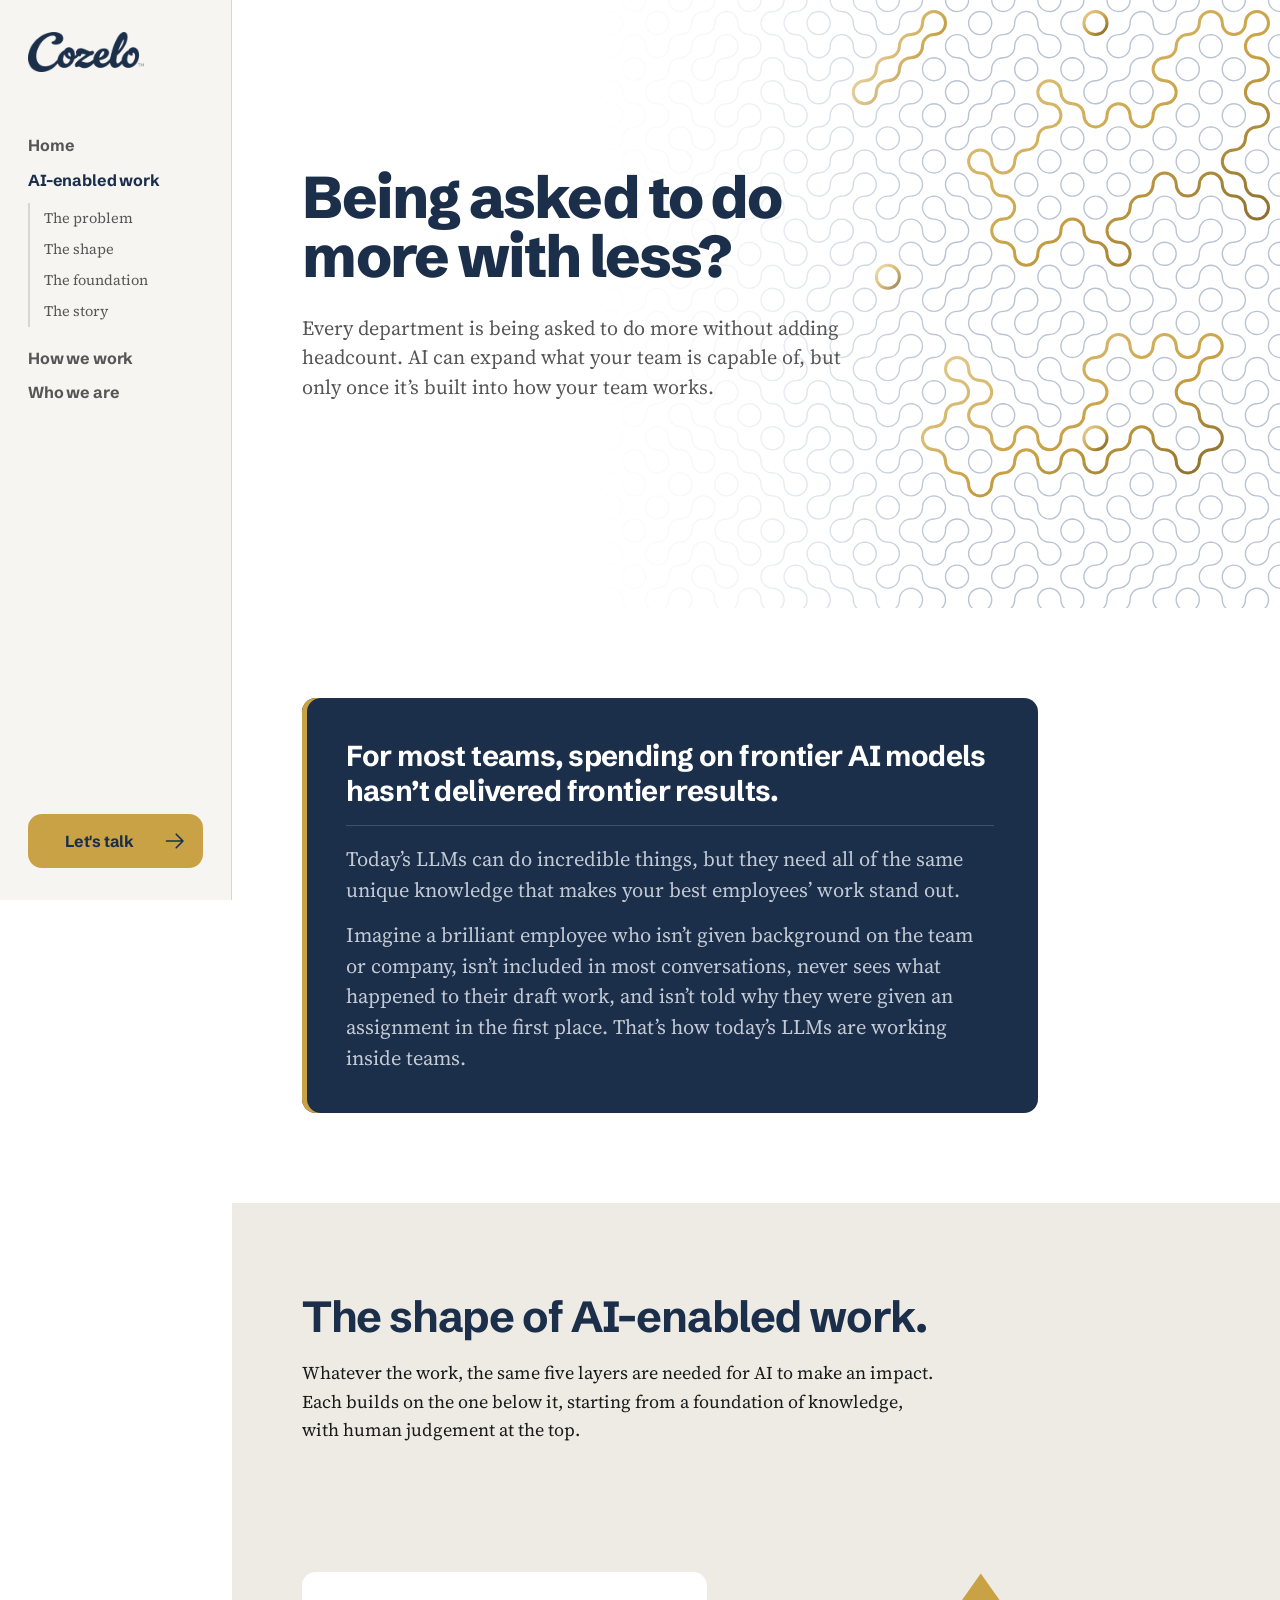
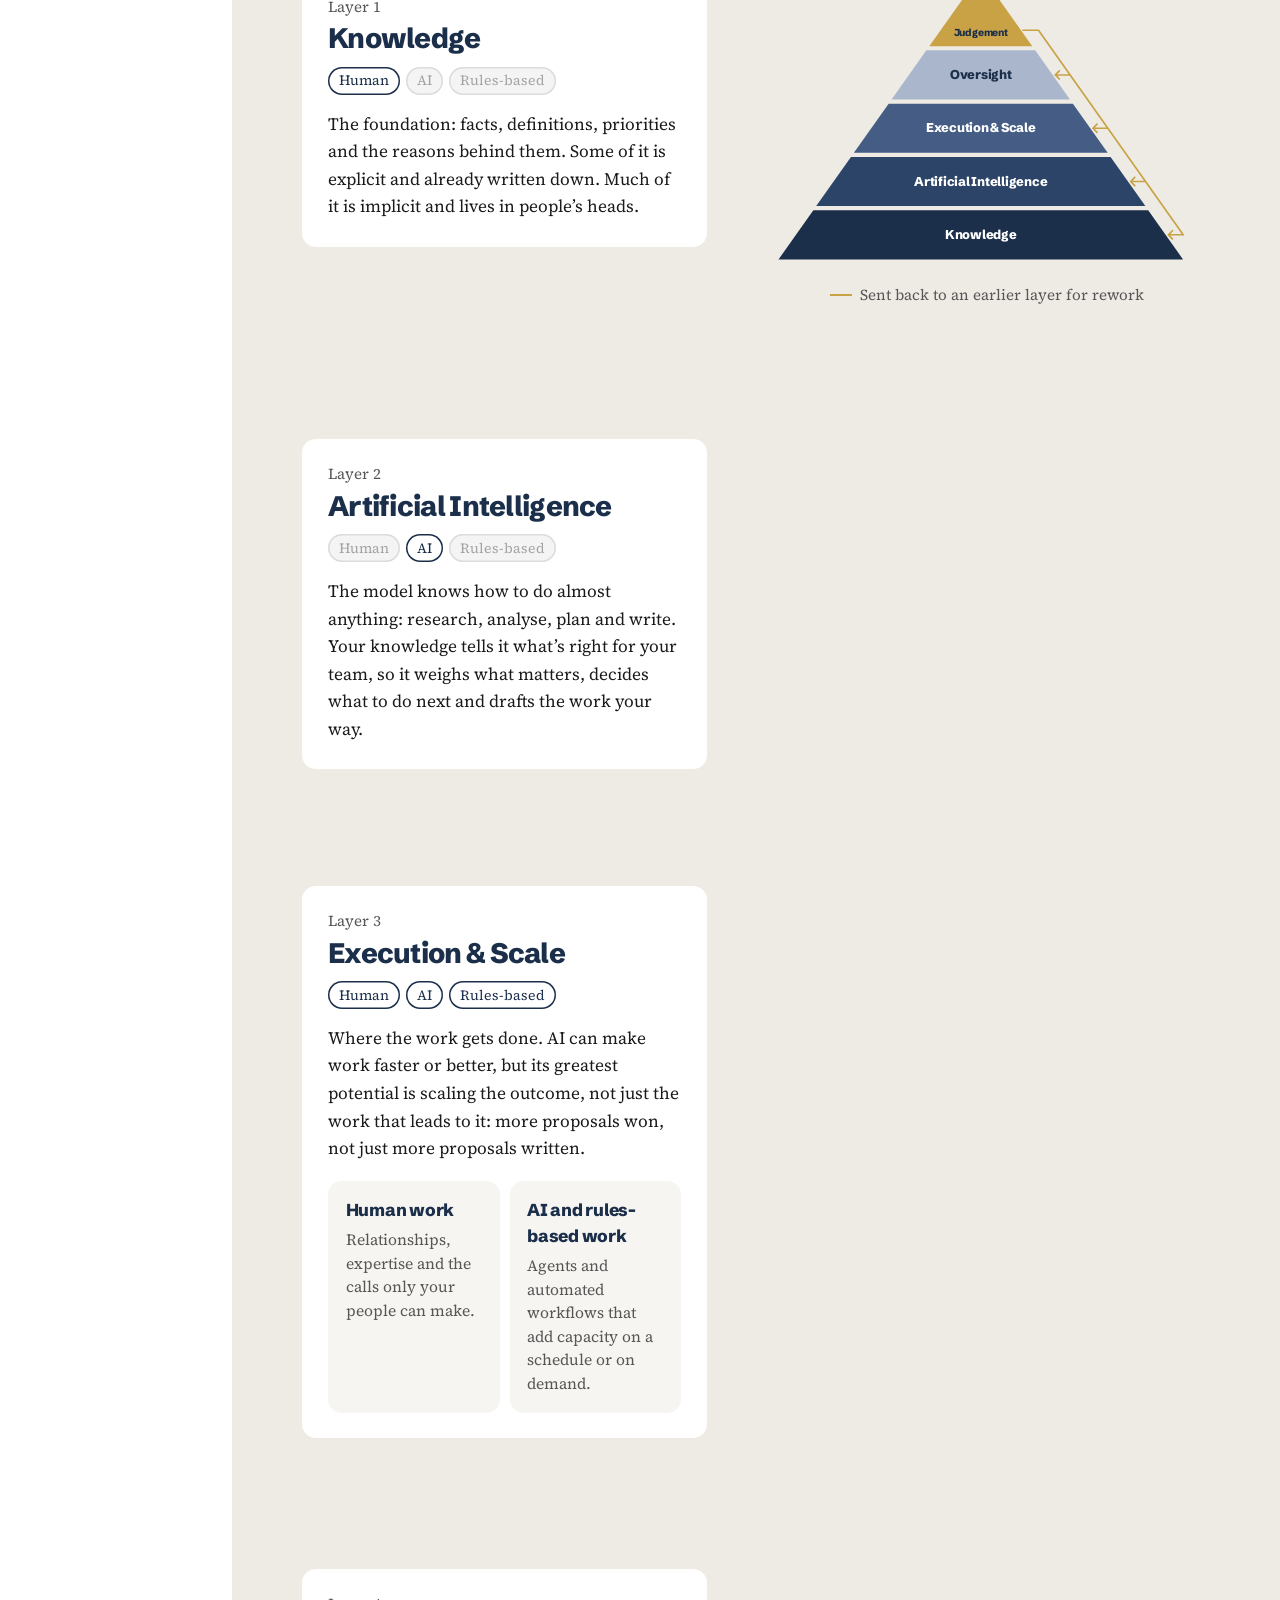
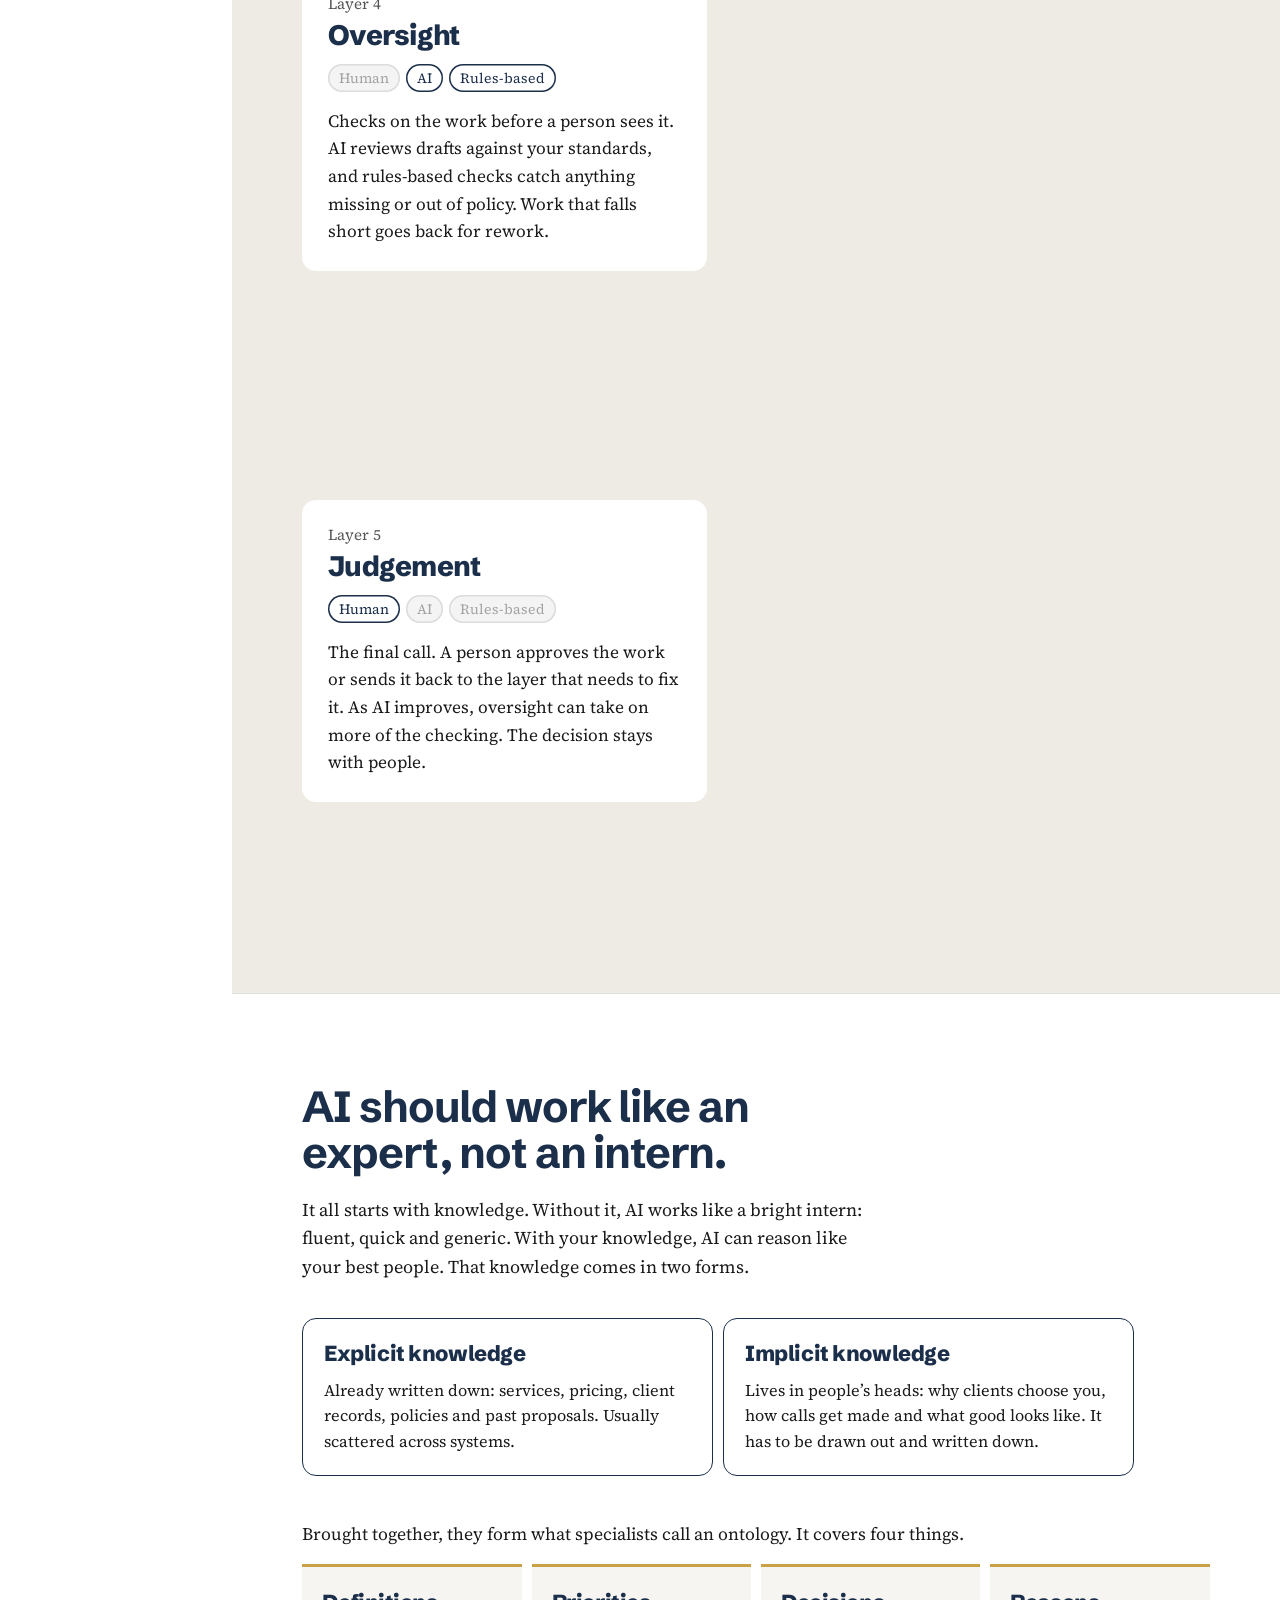
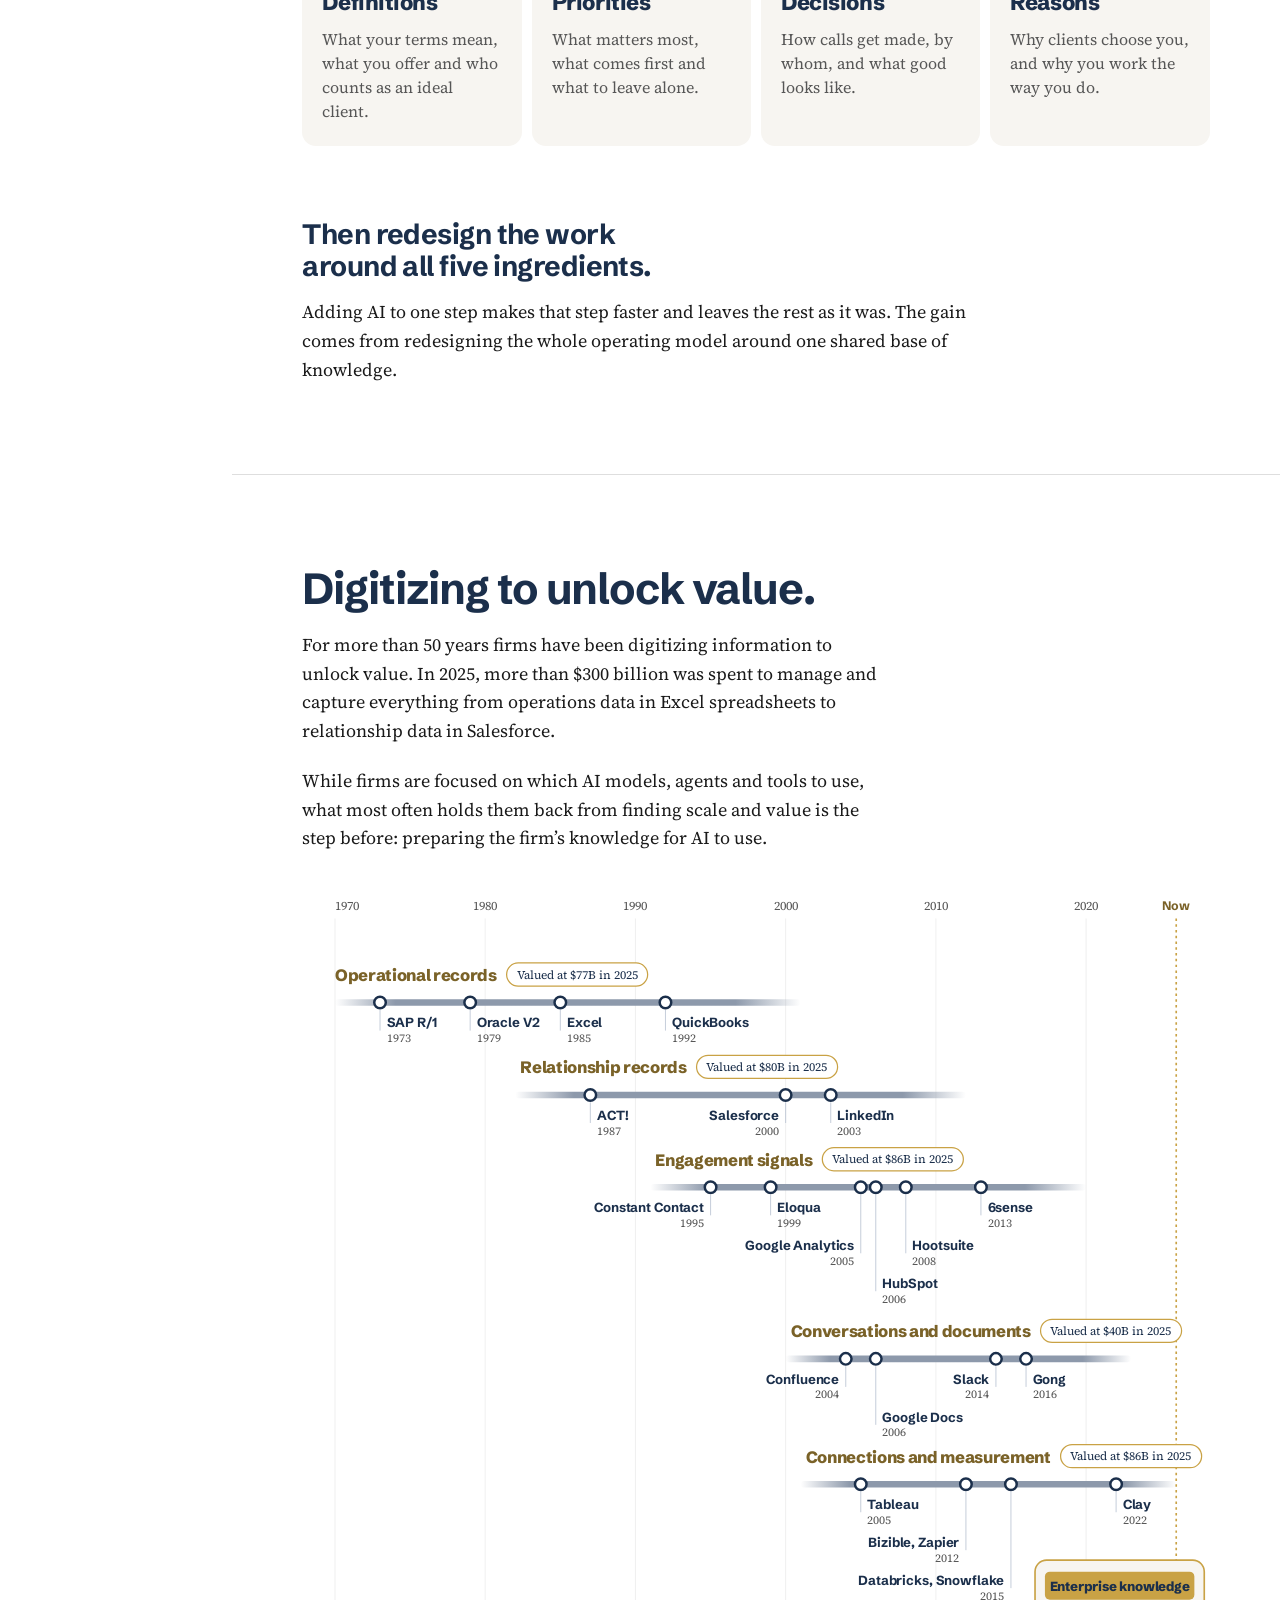
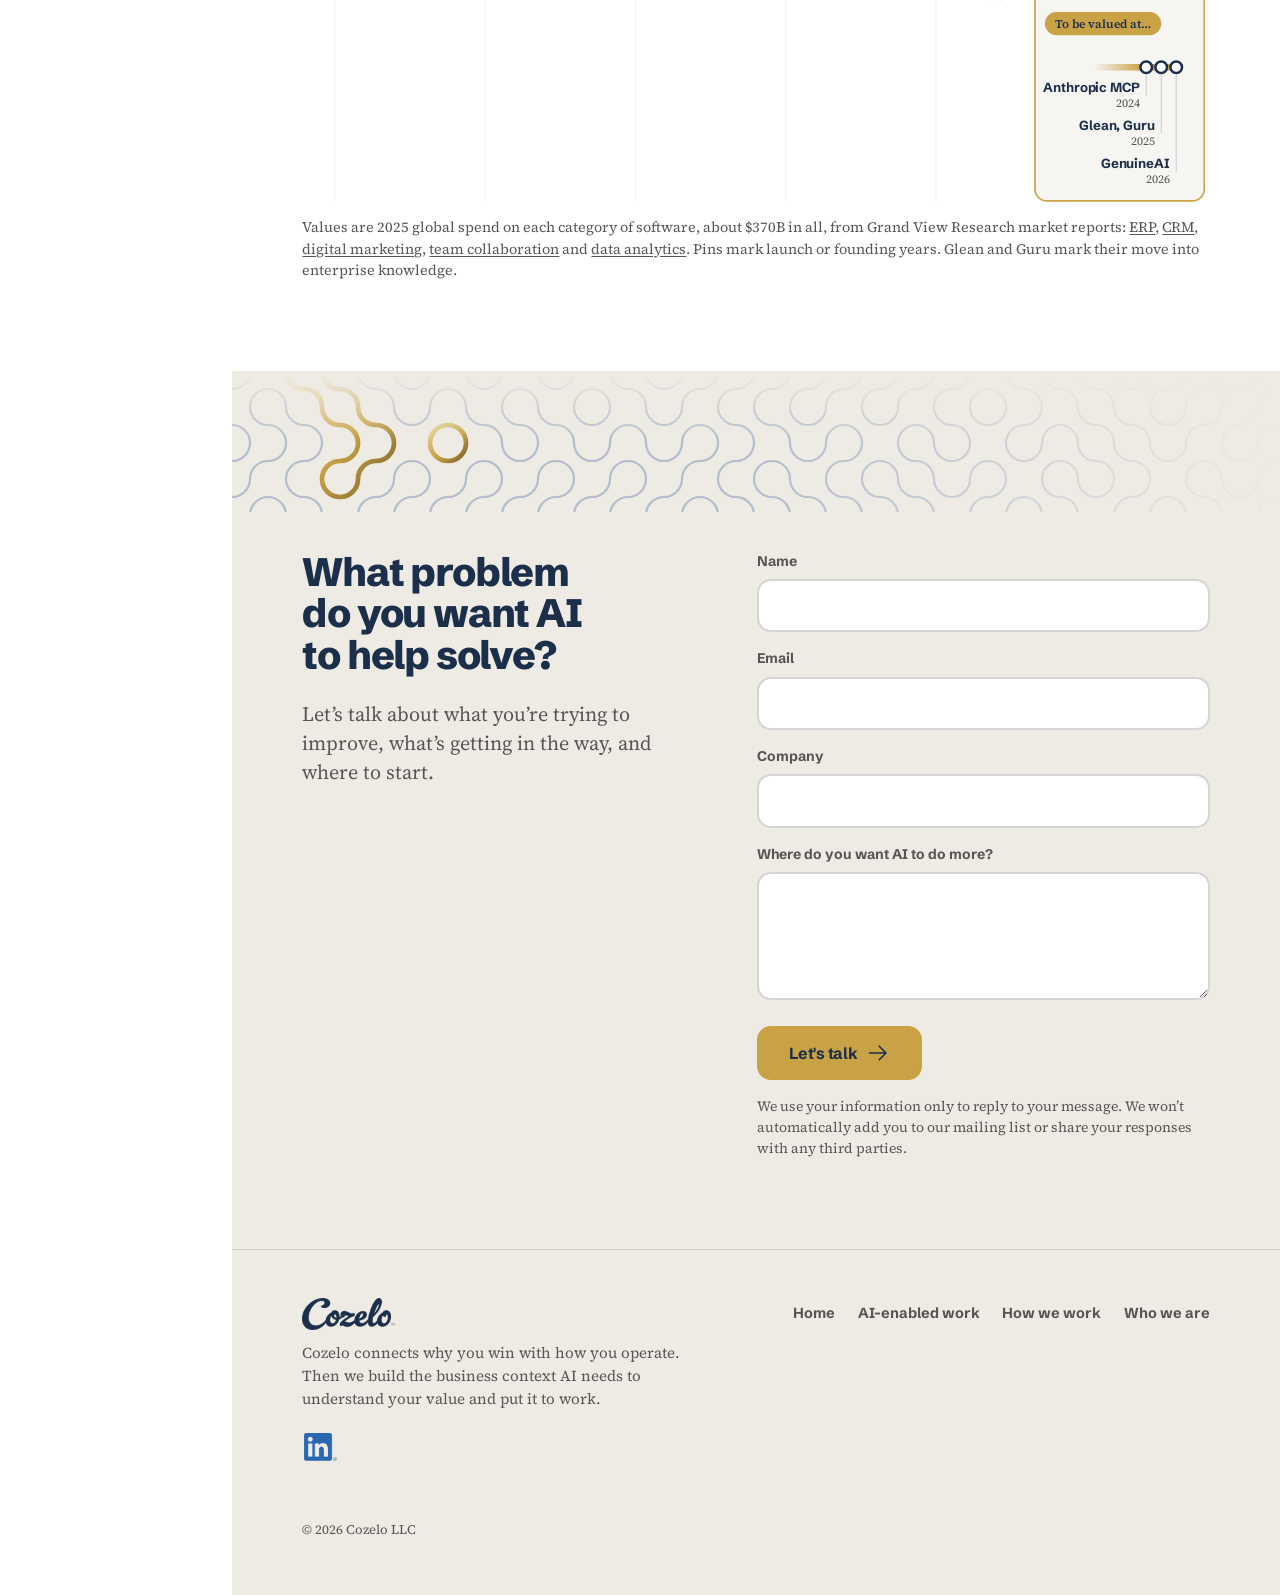
==== commit 5f48b1e1: "AI-enabled work: new hero, callout and layer copy; renamed sections; no dotted slots Co-Authored-By:" ====
--- a/ai-enabled-work/index.html
+++ b/ai-enabled-work/index.html
@@ -154,7 +154,6 @@
 .ing{display:grid; grid-template-columns:minmax(0,1fr) minmax(0,1.1fr); gap:clamp(2rem,4.5vw,4rem); margin-top:clamp(2rem,4vw,3rem)}
 .ing-pyr{position:sticky; top:calc(50vh - 15rem); align-self:start; height:30rem; display:flex; flex-direction:column; justify-content:center}
 .pyr{width:100%; height:auto; max-height:26rem; display:block; overflow:visible}
-.pyr-slot{fill:none; stroke:rgba(27,47,75,.32); stroke-width:1.5; stroke-dasharray:5 5}
 .tier text{font-family:var(--sans); font-weight:800; font-size:19px; letter-spacing:-.02em; fill:#fff}
 .tier.t5 text{font-size:15px}
 .t1 polygon{fill:var(--navy)}
@@ -244,9 +243,10 @@
 .onto-cap + .onto{margin-top:1rem}
 
 
-/* Sections run Problem, Shape, What AI needs, Foundation: the two white bands after the shape are ruled apart. */
+/* Sections run Problem, Shape, Foundation, Story: the two white bands after the shape are ruled apart. */
 #knowledge{border-top:1px solid var(--rule-light)}
 .gap-box{max-width:46rem}
+.gap-b+.gap-b{margin-top:.9rem; padding-top:0; border-top:0}
 </style>
 </head>
 <body>
@@ -284,8 +284,8 @@
         <ul class="rail__toc">
           <li><a href="#problem">The problem</a></li>
           <li><a href="#ingredients">The shape</a></li>
-          <li><a href="#ai">What AI needs</a></li>
-          <li><a href="#knowledge">The foundation</a></li>
+          <li><a href="#ai">The foundation</a></li>
+          <li><a href="#knowledge">The story</a></li>
         </ul>
       </li>
       <li><a class="rail__pg" href="/how-we-work/">How we work</a></li>
@@ -298,7 +298,7 @@
 <header class="band band--light bd-hero" id="top">
   <div class="inner">
     <h1>Being asked to do more with less?</h1>
-    <p class="lede">Every part of a firm is being asked to do more without adding people. AI can carry a real share of that work once five ingredients are in place, starting with knowledge.</p>
+    <p class="lede">Every department is being asked to do more without adding headcount. AI can expand what your team is capable of, but only once it&rsquo;s built into how your team works.</p>
   </div>
   <!-- Gold: four distinct shapes of different sizes, joined by one drawn line. Four ingredients, one way of working. -->
   <div class="jx jx-hero" data-motif="junctions" data-surface="white" data-seed="31" data-draw="load" data-pop data-narrow-media="(max-width: 900px)"
@@ -311,8 +311,9 @@
 <section class="band band--light" id="problem">
   <div class="inner">
     <div class="gap-box">
-      <p class="gap-a">For most teams, access to frontier models hasn&rsquo;t delivered frontier results.</p>
-      <p class="gap-b">Today&rsquo;s LLMs can deliver incredible work, but they need support to avoid generic responses.</p>
+      <p class="gap-a">For most teams, spending on frontier AI models hasn&rsquo;t delivered frontier results.</p>
+      <p class="gap-b">Today&rsquo;s LLMs can do incredible things, but they need all of the same unique knowledge that makes your best employees&rsquo; work stand out.</p>
+      <p class="gap-b">Imagine a brilliant employee who isn&rsquo;t given background on the team or company, isn&rsquo;t included in most conversations, never sees what happened to their draft work, and isn&rsquo;t told why they were given an assignment in the first place. That&rsquo;s how today&rsquo;s LLMs are working inside teams.</p>
     </div>
   </div>
 </section>
@@ -320,7 +321,7 @@
 <section class="band band--shade" id="ingredients">
   <div class="inner">
     <h2>The shape of AI-enabled work.</h2>
-    <div class="prose team-lede"><p>Whatever the work, the same five layers are needed for AI to deliver. Each builds on the one below it, starting from knowledge, with human judgement at the top.</p></div>
+    <div class="prose team-lede"><p>Whatever the work, the same five layers are needed for AI to make an impact. Each builds on the one below it, starting from a foundation of knowledge, with human judgement at the top.</p></div>
     <div class="ing">
       <ol class="steps">
         <li class="step" data-k="k"><div class="card">
@@ -329,11 +330,11 @@
         </div></li>
         <li class="step" data-k="i"><div class="card">
           <div class="card-top"><div><span class="layer__n">Layer 2</span><h3>Artificial Intelligence</h3></div><span class="who" aria-label="Supplied by"><span class="off" title="Not used in this layer">Human</span><span>AI</span><span class="off" title="Not used in this layer">Rules-based</span></span></div>
-          <p>The model that reasons over your knowledge. It weighs what matters, decides what to do next and drafts the work. It is only as good as the knowledge beneath it.</p>
+          <p>The model knows how to do almost anything: research, analyse, plan and write. Your knowledge tells it what&rsquo;s right for your team, so it weighs what matters, decides what to do next and drafts the work your way.</p>
         </div></li>
         <li class="step" data-k="p"><div class="card">
           <div class="card-top"><div><span class="layer__n">Layer 3</span><h3>Execution &amp; Scale</h3></div><span class="who" aria-label="Supplied by"><span>Human</span><span>AI</span><span>Rules-based</span></span></div>
-          <p>Where the work gets done. AI adds to the work people do rather than replacing it, and that addition is what lets a team do more without adding people.</p>
+          <p>Where the work gets done. AI can make work faster or better, but its greatest potential is scaling the outcome, not just the work that leads to it: more proposals won, not just more proposals written.</p>
           <div class="split">
             <div><b>Human work</b><span>Relationships, expertise and the calls only your people can make.</span></div>
             <div><b>AI and rules-based work</b><span>Agents and automated workflows that add capacity on a schedule or on demand.</span></div>
@@ -351,11 +352,6 @@
       <div class="ing-pyr">
 <svg class="pyr" viewBox="0 0 660 456" role="img" aria-labelledby="pyrT">
 <title id="pyrT">The five layers as a pyramid: Knowledge at the base, then Artificial Intelligence, Execution &amp; Scale, Oversight and Judgement at the top.</title>
-<polygon class="pyr-slot" points="320.0,20.0 396.4,128.0 243.6,128.0"/>
-<polygon class="pyr-slot" points="239.3,134.0 400.7,134.0 452.3,207.0 187.7,207.0"/>
-<polygon class="pyr-slot" points="183.4,213.0 456.6,213.0 508.2,286.0 131.8,286.0"/>
-<polygon class="pyr-slot" points="127.5,292.0 512.5,292.0 564.1,365.0 75.9,365.0"/>
-<polygon class="pyr-slot" points="71.7,371.0 568.3,371.0 620.0,444.0 20.0,444.0"/>
 <g class="tier t5" data-k="j"><polygon points="320.0,20.0 396.4,128.0 243.6,128.0"/><text x="320" y="112.0" text-anchor="middle">Judgement</text></g>
 <g class="tier t4" data-k="o"><polygon points="239.3,134.0 400.7,134.0 452.3,207.0 187.7,207.0"/><text x="320" y="176.5" text-anchor="middle">Oversight</text></g>
 <g class="tier t3" data-k="p"><polygon points="183.4,213.0 456.6,213.0 508.2,286.0 131.8,286.0"/><text x="320" y="255.5" text-anchor="middle">Execution &amp; Scale</text></g>
@@ -374,7 +370,7 @@
     <div class="ai-copy">
       <h2>AI should work like an expert, not an intern.</h2>
       <div class="prose">
-        <p>Without your firm&rsquo;s knowledge, AI works like a bright new intern: fluent, quick and generic. With it, AI can reason like your best people. That knowledge comes in two kinds.</p>
+        <p>It all starts with knowledge. Without it, AI works like a bright intern: fluent, quick and generic. With your knowledge, AI can reason like your best people. That knowledge comes in two forms.</p>
       </div>
     </div>
     <div class="kinds">
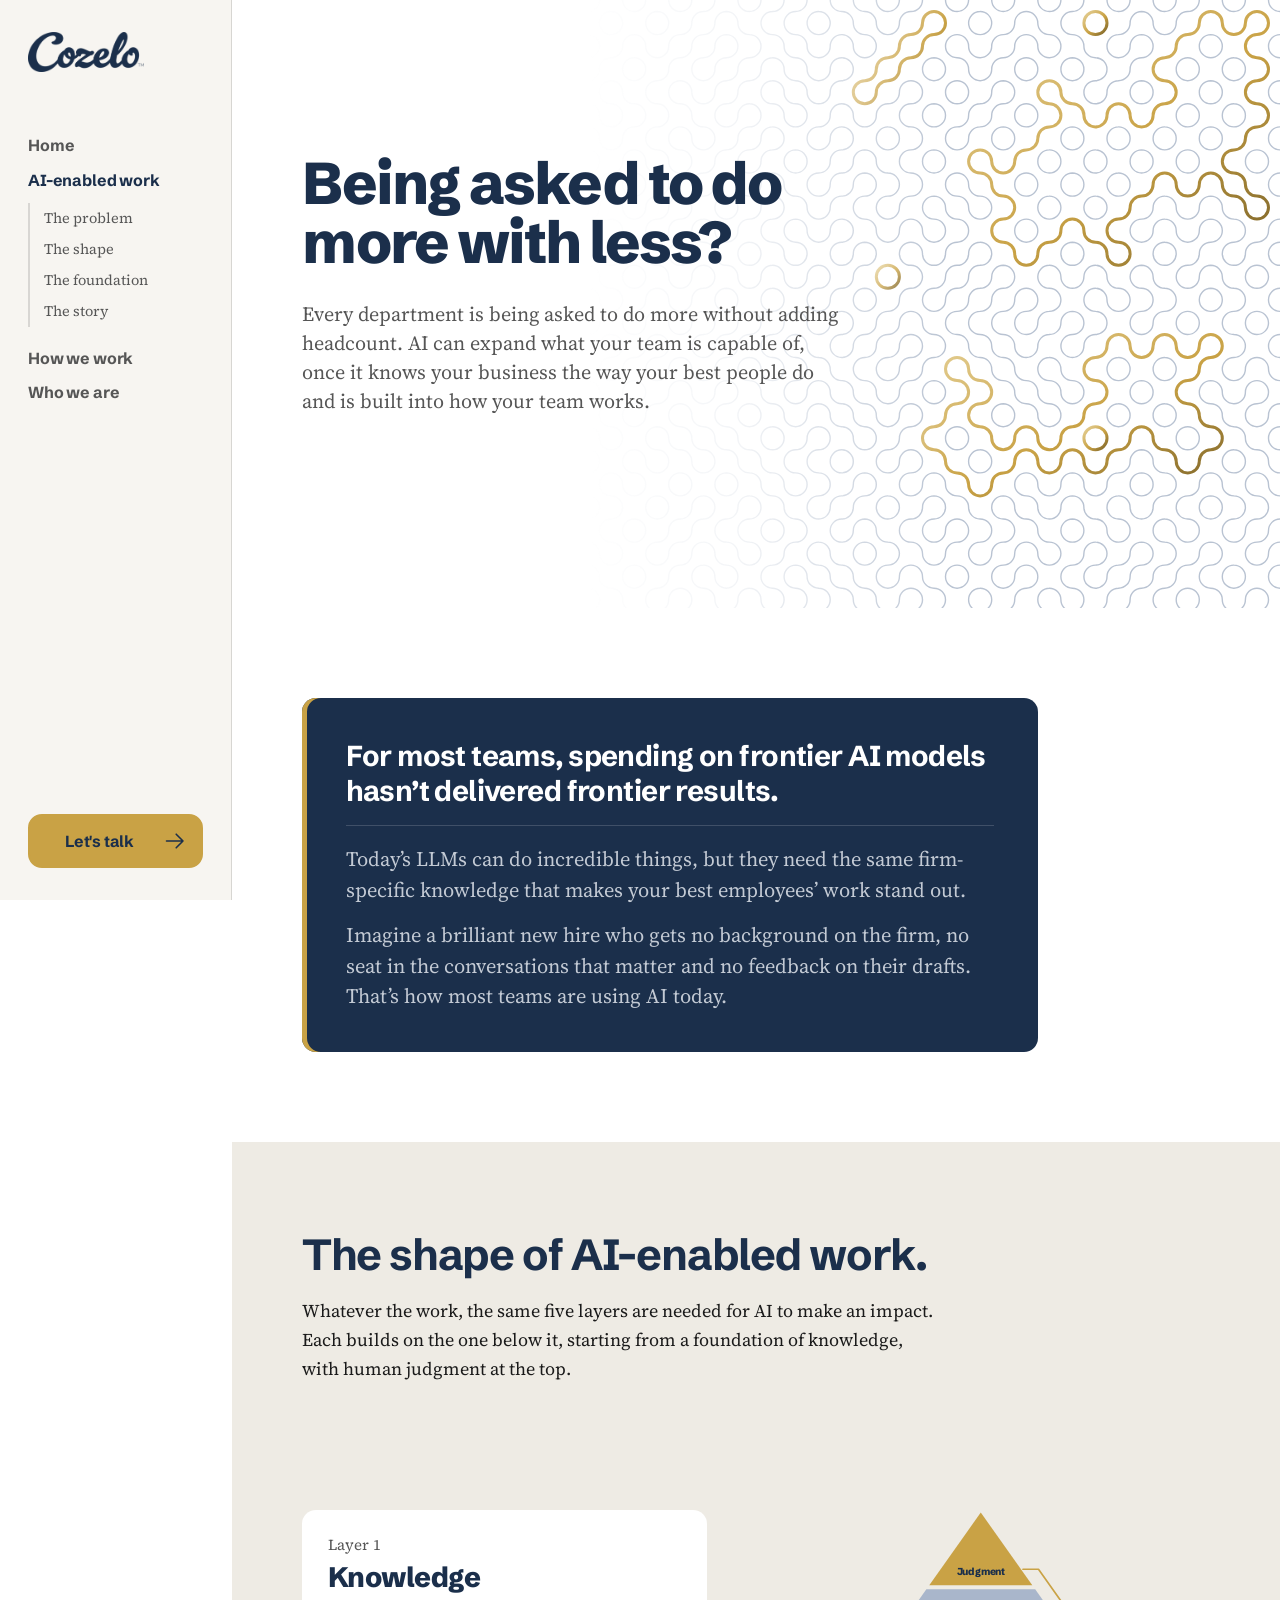
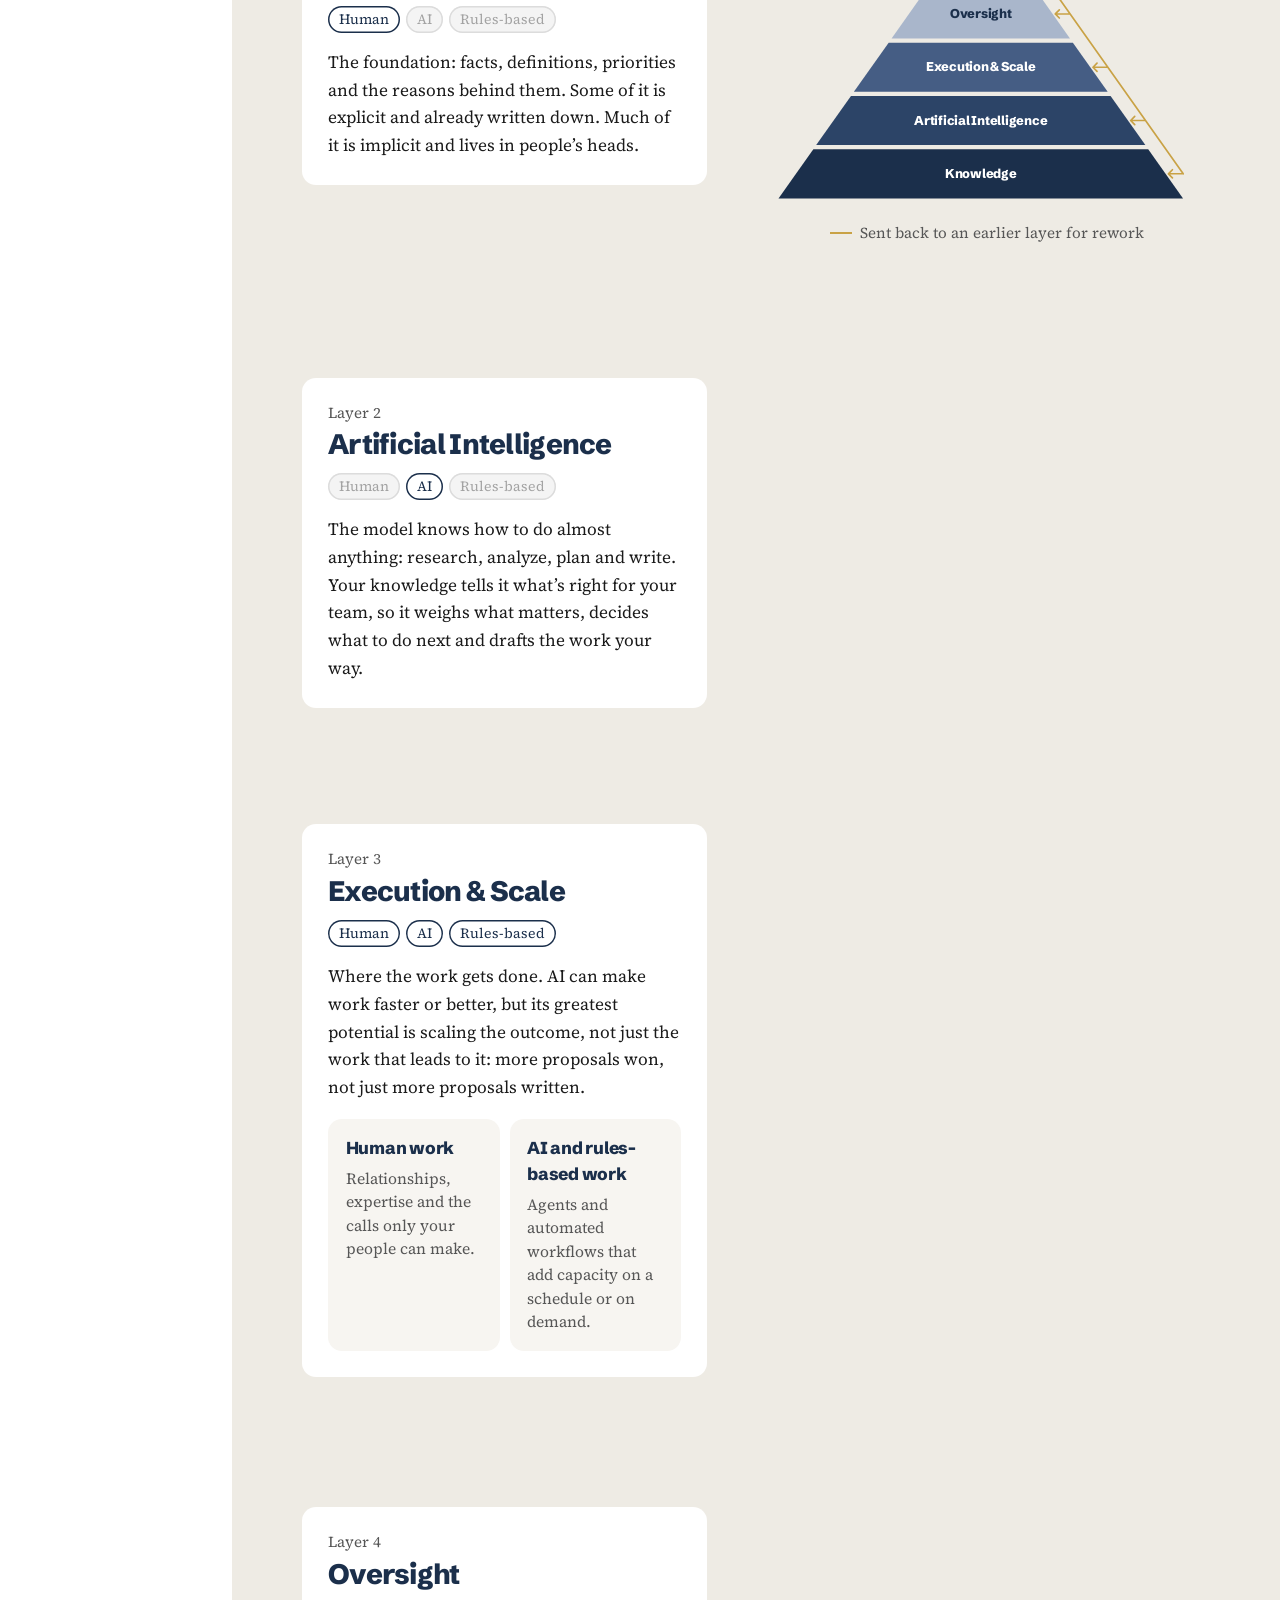
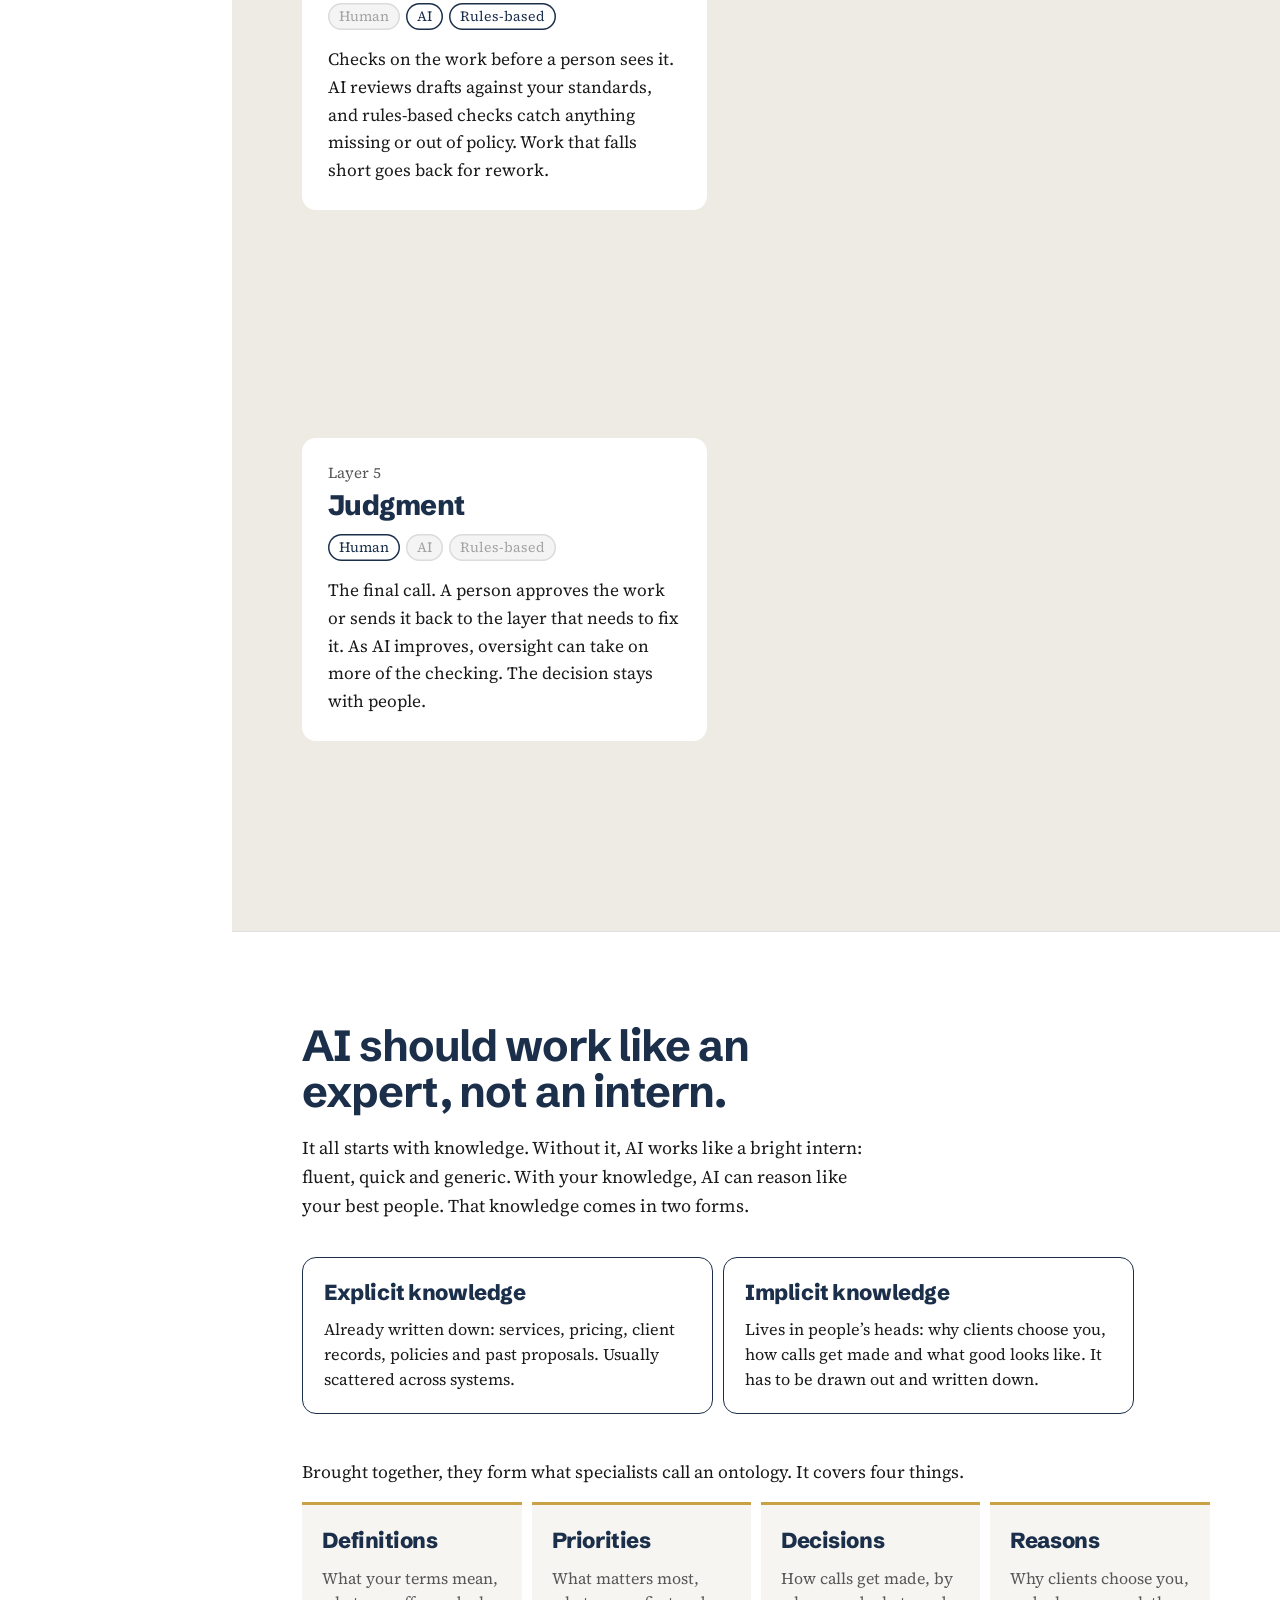
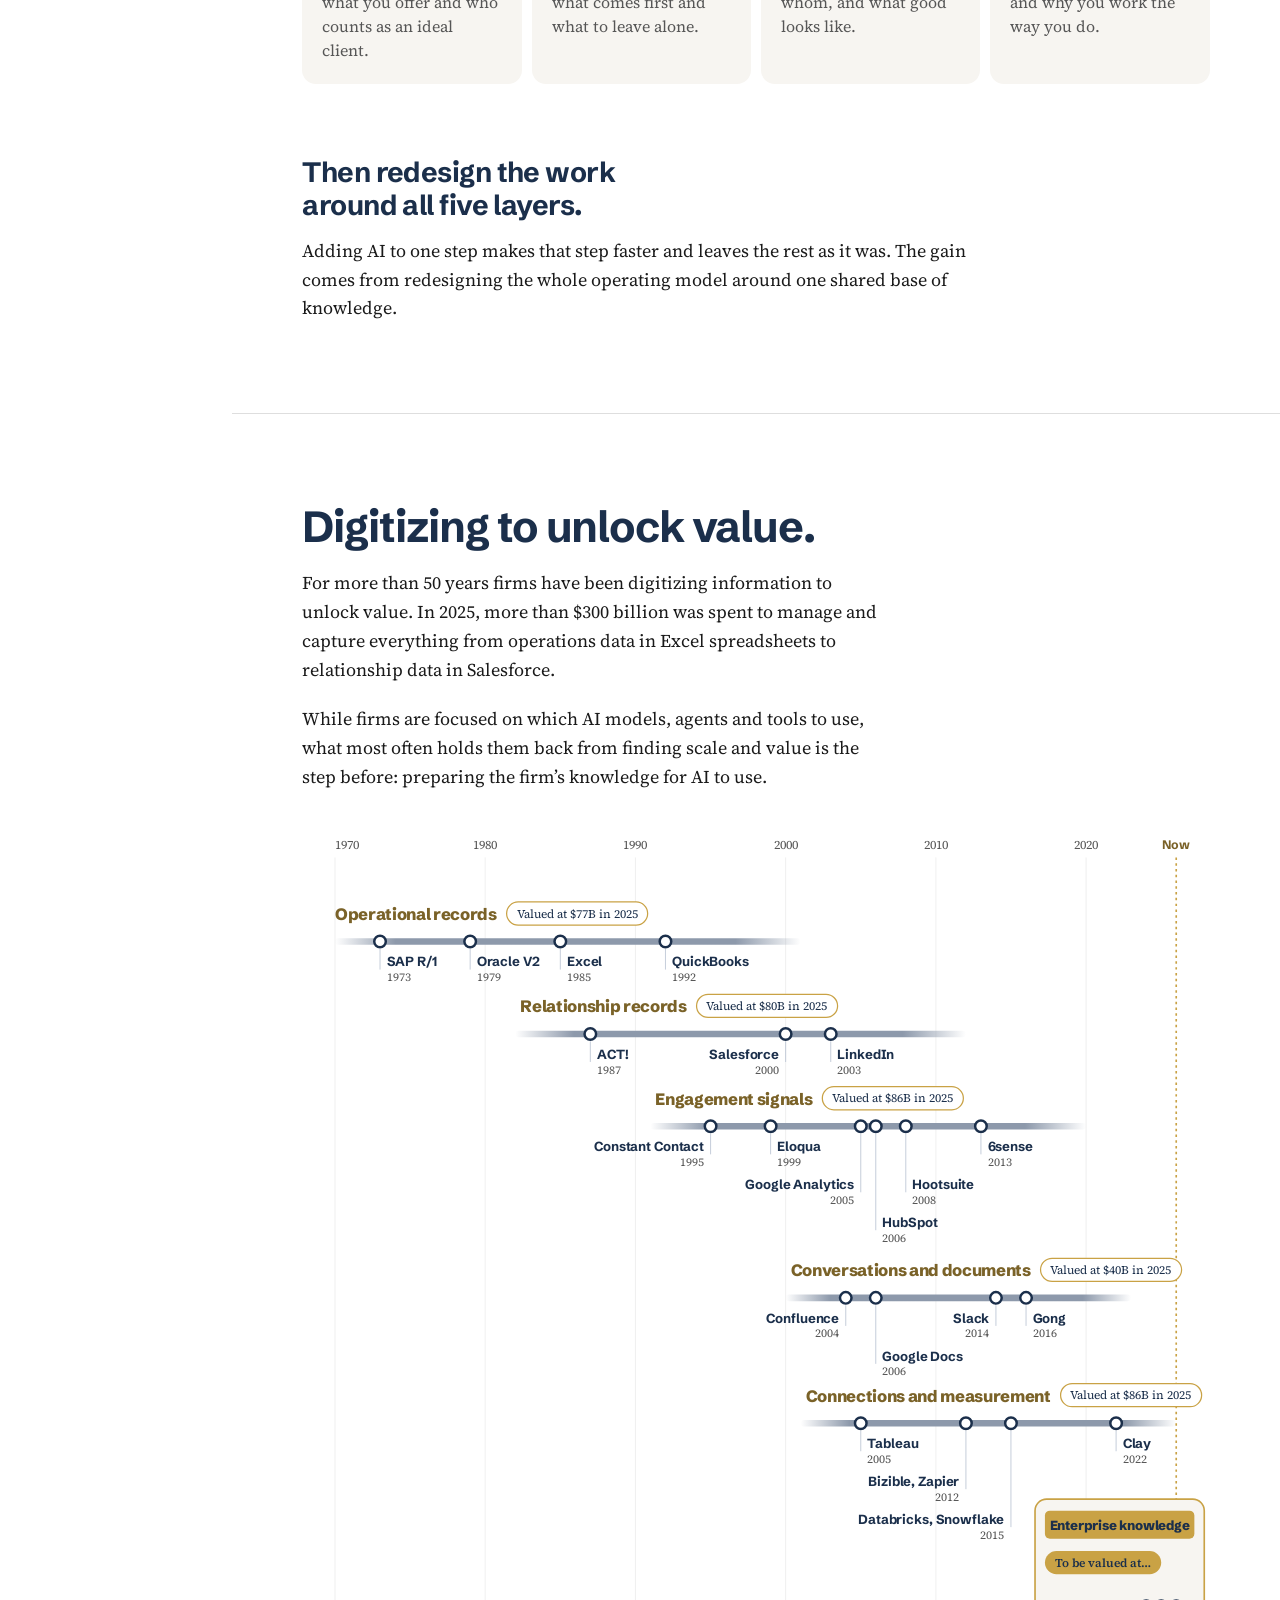
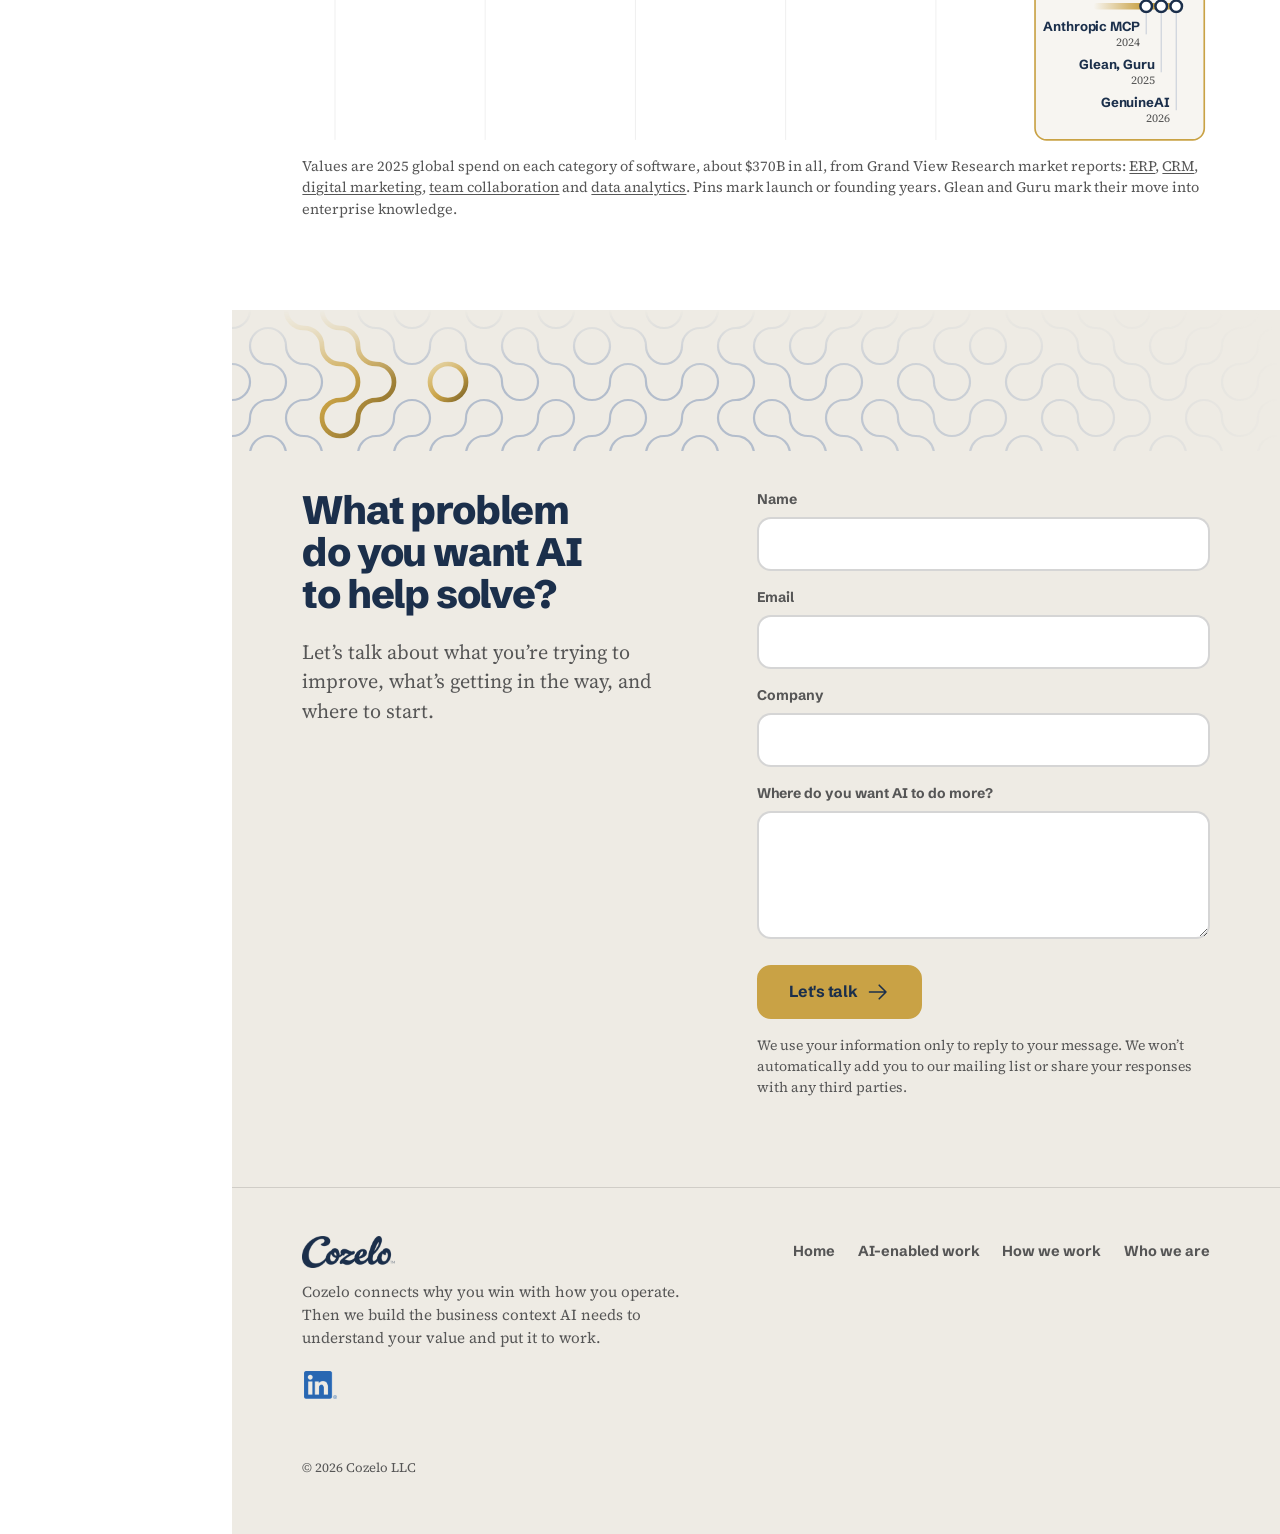
==== commit 5e3827e2: "AI-enabled work: hero and callout revisions, layers not ingredients; American spellings Co-Authored-" ====
--- a/ai-enabled-work/index.html
+++ b/ai-enabled-work/index.html
@@ -150,7 +150,7 @@
 .gap-b{margin:1.1rem 0 0; padding-top:1.1rem; border-top:1px solid var(--rule-dark); font-family:var(--serif); font-size:clamp(1.1rem,1.6vw,1.3rem); line-height:1.5; color:var(--on-navy-soft)}
 
 /* Ingredients: the layers read 1 to 5 down the left. As each one scrolls past, its tier slides
-   right into a pyramid that stays fixed mid-screen, building from Knowledge up to Judgement. */
+   right into a pyramid that stays fixed mid-screen, building from Knowledge up to Judgment. */
 .ing{display:grid; grid-template-columns:minmax(0,1fr) minmax(0,1.1fr); gap:clamp(2rem,4.5vw,4rem); margin-top:clamp(2rem,4vw,3rem)}
 .ing-pyr{position:sticky; top:calc(50vh - 15rem); align-self:start; height:30rem; display:flex; flex-direction:column; justify-content:center}
 .pyr{width:100%; height:auto; max-height:26rem; display:block; overflow:visible}
@@ -298,7 +298,7 @@
 <header class="band band--light bd-hero" id="top">
   <div class="inner">
     <h1>Being asked to do more with less?</h1>
-    <p class="lede">Every department is being asked to do more without adding headcount. AI can expand what your team is capable of, but only once it&rsquo;s built into how your team works.</p>
+    <p class="lede">Every department is being asked to do more without adding headcount. AI can expand what your team is capable of, once it knows your business the way your best people do and is built into how your team works.</p>
   </div>
   <!-- Gold: four distinct shapes of different sizes, joined by one drawn line. Four ingredients, one way of working. -->
   <div class="jx jx-hero" data-motif="junctions" data-surface="white" data-seed="31" data-draw="load" data-pop data-narrow-media="(max-width: 900px)"
@@ -312,8 +312,8 @@
   <div class="inner">
     <div class="gap-box">
       <p class="gap-a">For most teams, spending on frontier AI models hasn&rsquo;t delivered frontier results.</p>
-      <p class="gap-b">Today&rsquo;s LLMs can do incredible things, but they need all of the same unique knowledge that makes your best employees&rsquo; work stand out.</p>
-      <p class="gap-b">Imagine a brilliant employee who isn&rsquo;t given background on the team or company, isn&rsquo;t included in most conversations, never sees what happened to their draft work, and isn&rsquo;t told why they were given an assignment in the first place. That&rsquo;s how today&rsquo;s LLMs are working inside teams.</p>
+      <p class="gap-b">Today&rsquo;s LLMs can do incredible things, but they need the same firm-specific knowledge that makes your best employees&rsquo; work stand out.</p>
+      <p class="gap-b">Imagine a brilliant new hire who gets no background on the firm, no seat in the conversations that matter and no feedback on their drafts. That&rsquo;s how most teams are using AI today.</p>
     </div>
   </div>
 </section>
@@ -321,7 +321,7 @@
 <section class="band band--shade" id="ingredients">
   <div class="inner">
     <h2>The shape of AI-enabled work.</h2>
-    <div class="prose team-lede"><p>Whatever the work, the same five layers are needed for AI to make an impact. Each builds on the one below it, starting from a foundation of knowledge, with human judgement at the top.</p></div>
+    <div class="prose team-lede"><p>Whatever the work, the same five layers are needed for AI to make an impact. Each builds on the one below it, starting from a foundation of knowledge, with human judgment at the top.</p></div>
     <div class="ing">
       <ol class="steps">
         <li class="step" data-k="k"><div class="card">
@@ -330,7 +330,7 @@
         </div></li>
         <li class="step" data-k="i"><div class="card">
           <div class="card-top"><div><span class="layer__n">Layer 2</span><h3>Artificial Intelligence</h3></div><span class="who" aria-label="Supplied by"><span class="off" title="Not used in this layer">Human</span><span>AI</span><span class="off" title="Not used in this layer">Rules-based</span></span></div>
-          <p>The model knows how to do almost anything: research, analyse, plan and write. Your knowledge tells it what&rsquo;s right for your team, so it weighs what matters, decides what to do next and drafts the work your way.</p>
+          <p>The model knows how to do almost anything: research, analyze, plan and write. Your knowledge tells it what&rsquo;s right for your team, so it weighs what matters, decides what to do next and drafts the work your way.</p>
         </div></li>
         <li class="step" data-k="p"><div class="card">
           <div class="card-top"><div><span class="layer__n">Layer 3</span><h3>Execution &amp; Scale</h3></div><span class="who" aria-label="Supplied by"><span>Human</span><span>AI</span><span>Rules-based</span></span></div>
@@ -345,14 +345,14 @@
           <p>Checks on the work before a person sees it. AI reviews drafts against your standards, and rules-based checks catch anything missing or out of policy. Work that falls short goes back for rework.</p>
         </div></li>
         <li class="step" data-k="j"><div class="card">
-          <div class="card-top"><div><span class="layer__n">Layer 5</span><h3>Judgement</h3></div><span class="who" aria-label="Supplied by"><span>Human</span><span class="off" title="Not used in this layer">AI</span><span class="off" title="Not used in this layer">Rules-based</span></span></div>
+          <div class="card-top"><div><span class="layer__n">Layer 5</span><h3>Judgment</h3></div><span class="who" aria-label="Supplied by"><span>Human</span><span class="off" title="Not used in this layer">AI</span><span class="off" title="Not used in this layer">Rules-based</span></span></div>
           <p>The final call. A person approves the work or sends it back to the layer that needs to fix it. As AI improves, oversight can take on more of the checking. The decision stays with people.</p>
         </div></li>
       </ol>
       <div class="ing-pyr">
 <svg class="pyr" viewBox="0 0 660 456" role="img" aria-labelledby="pyrT">
-<title id="pyrT">The five layers as a pyramid: Knowledge at the base, then Artificial Intelligence, Execution &amp; Scale, Oversight and Judgement at the top.</title>
-<g class="tier t5" data-k="j"><polygon points="320.0,20.0 396.4,128.0 243.6,128.0"/><text x="320" y="112.0" text-anchor="middle">Judgement</text></g>
+<title id="pyrT">The five layers as a pyramid: Knowledge at the base, then Artificial Intelligence, Execution &amp; Scale, Oversight and Judgment at the top.</title>
+<g class="tier t5" data-k="j"><polygon points="320.0,20.0 396.4,128.0 243.6,128.0"/><text x="320" y="112.0" text-anchor="middle">Judgment</text></g>
 <g class="tier t4" data-k="o"><polygon points="239.3,134.0 400.7,134.0 452.3,207.0 187.7,207.0"/><text x="320" y="176.5" text-anchor="middle">Oversight</text></g>
 <g class="tier t3" data-k="p"><polygon points="183.4,213.0 456.6,213.0 508.2,286.0 131.8,286.0"/><text x="320" y="255.5" text-anchor="middle">Execution &amp; Scale</text></g>
 <g class="tier t2" data-k="i"><polygon points="127.5,292.0 512.5,292.0 564.1,365.0 75.9,365.0"/><text x="320" y="334.5" text-anchor="middle">Artificial Intelligence</text></g>
@@ -386,7 +386,7 @@
     </ul>
 
     <div class="sys">
-      <h3>Then redesign the work around all five ingredients.</h3>
+      <h3>Then redesign the work around all five layers.</h3>
       <div class="prose">
         <p>Adding AI to one step makes that step faster and leaves the rest as it was. The gain comes from redesigning the whole operating model around one shared base of knowledge.</p>
       </div>
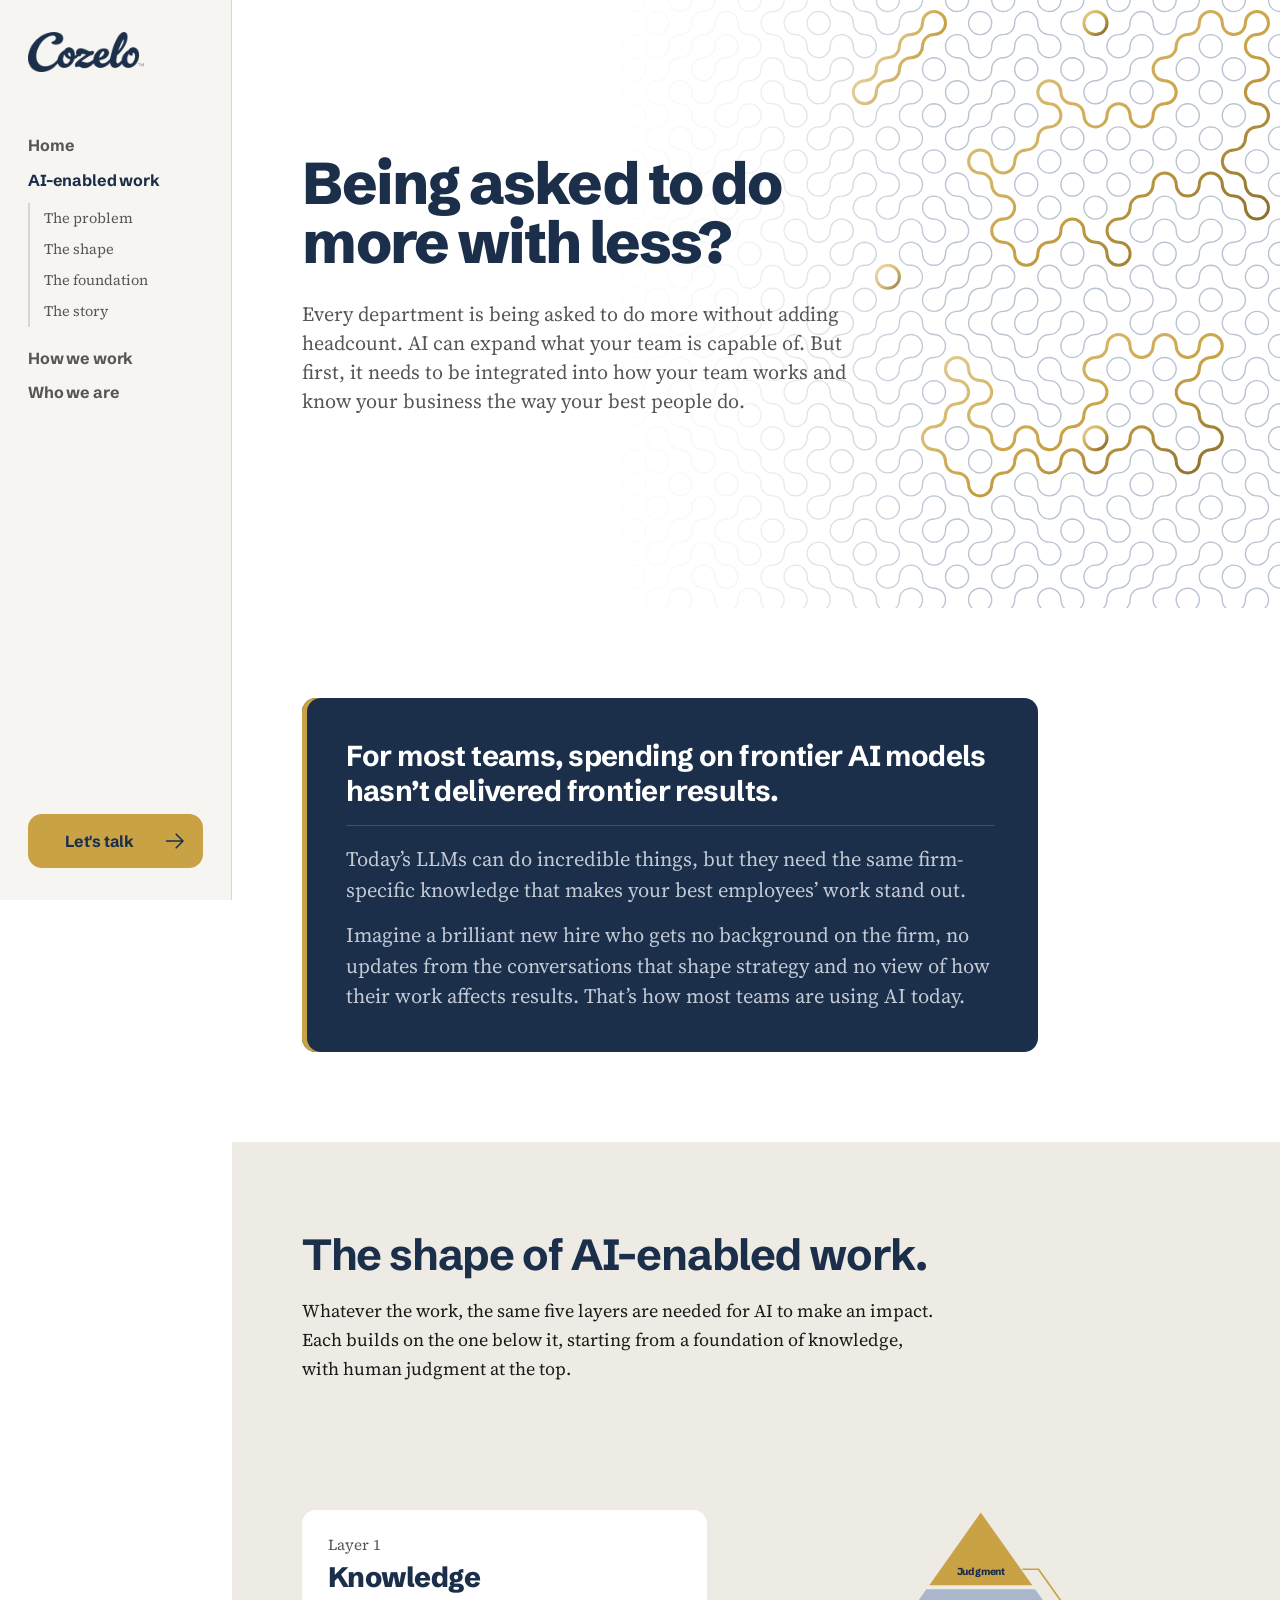
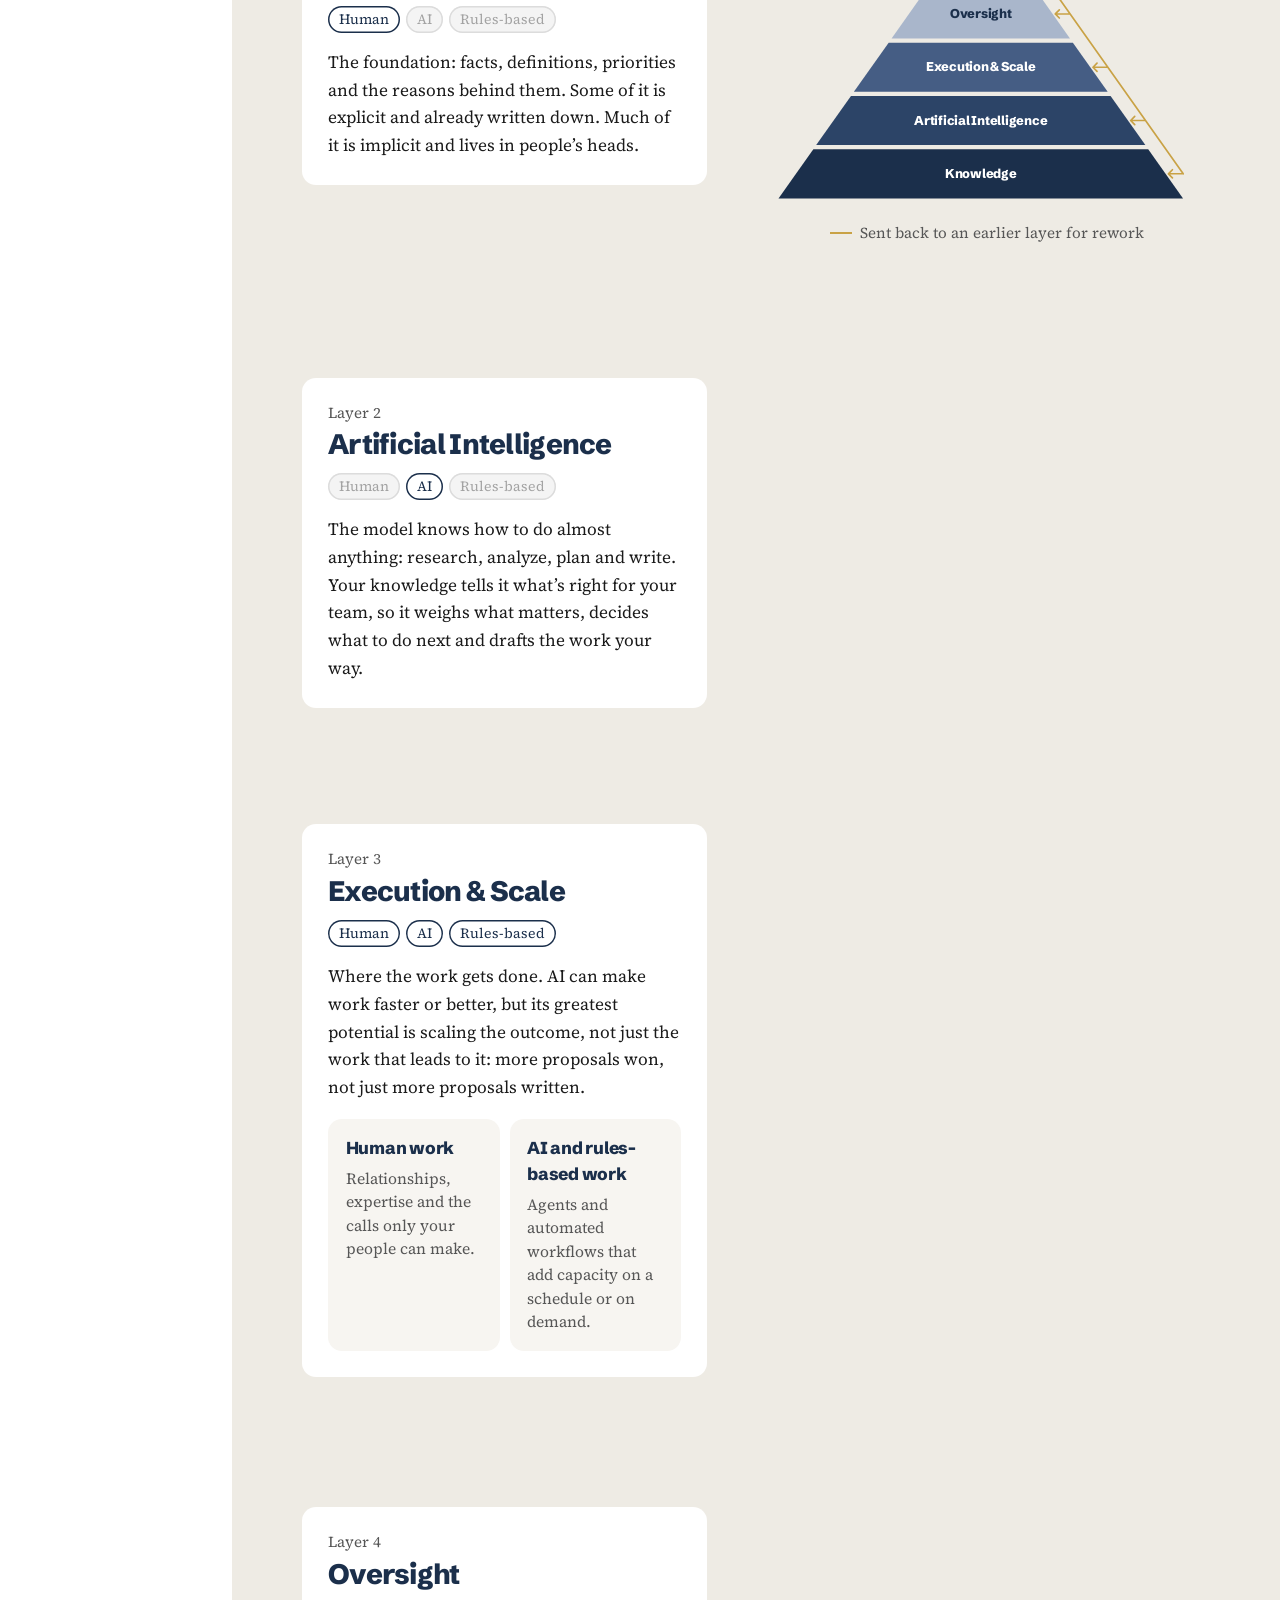
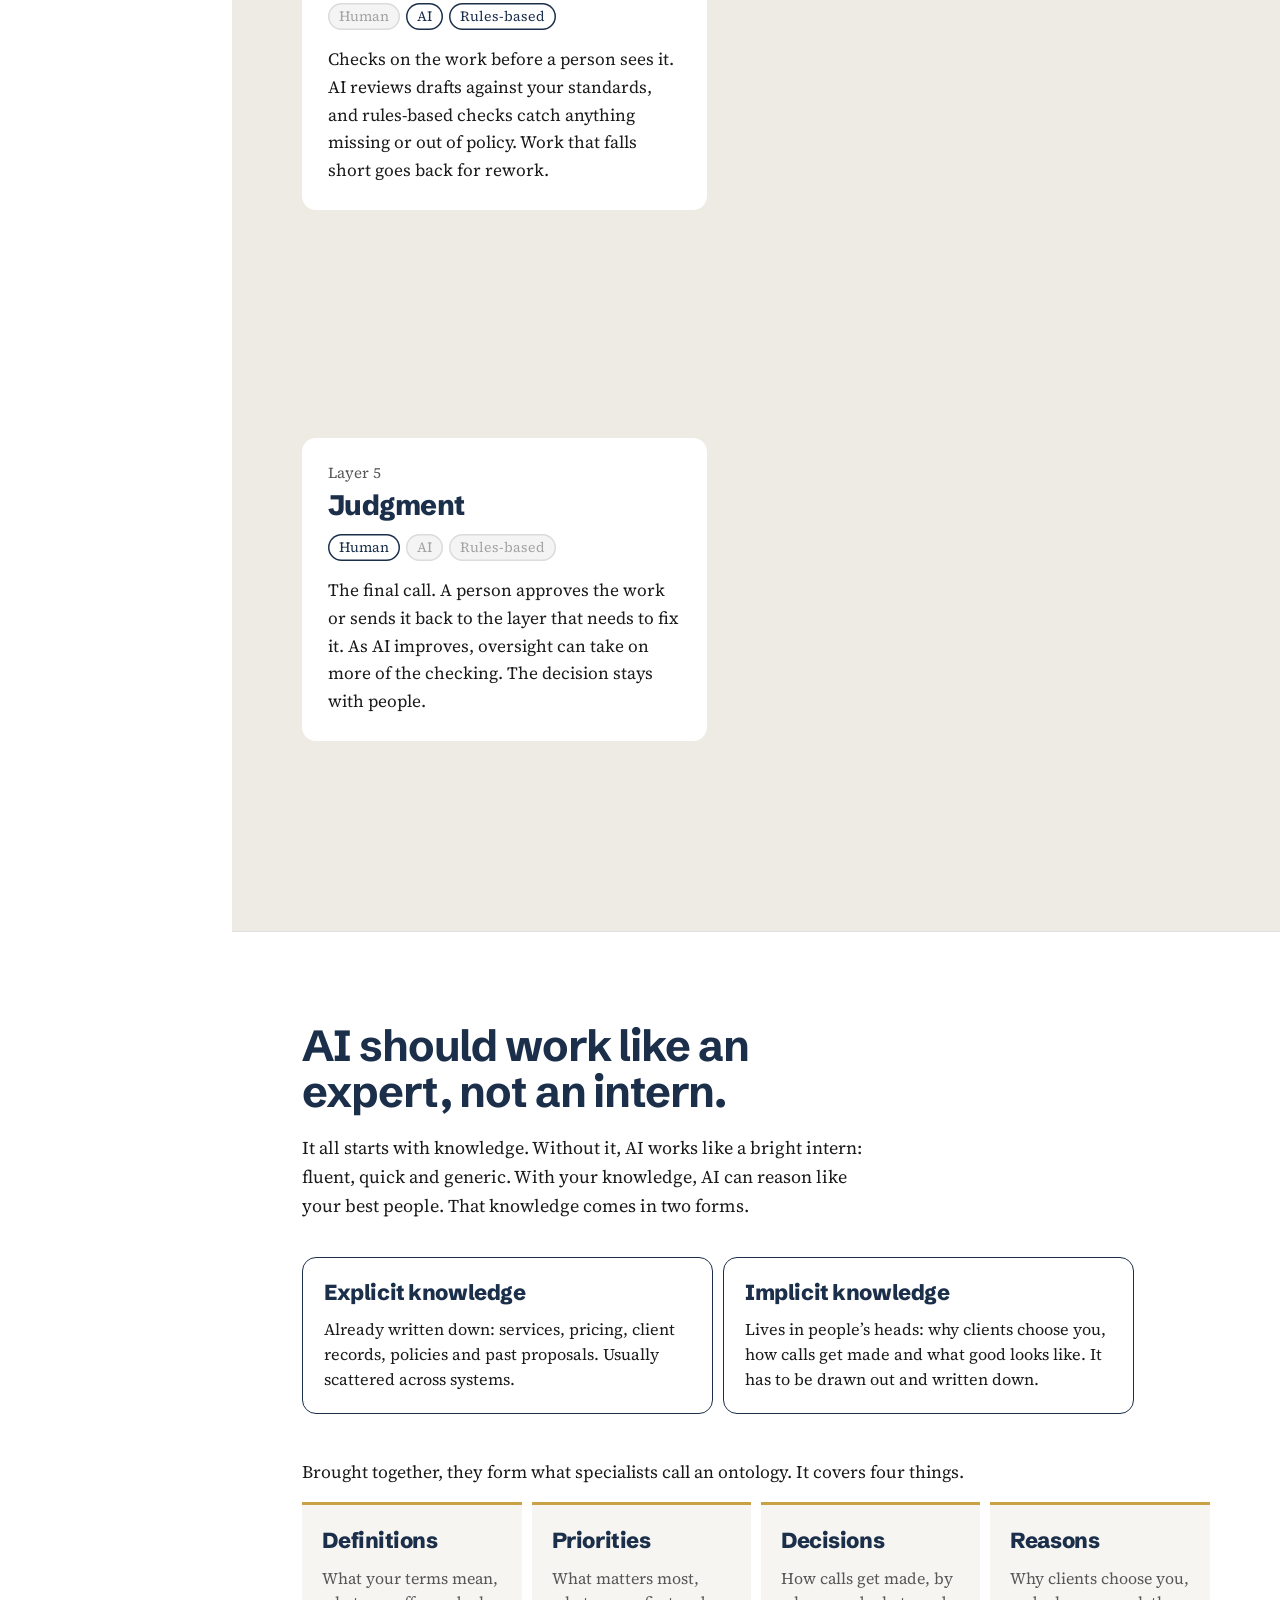
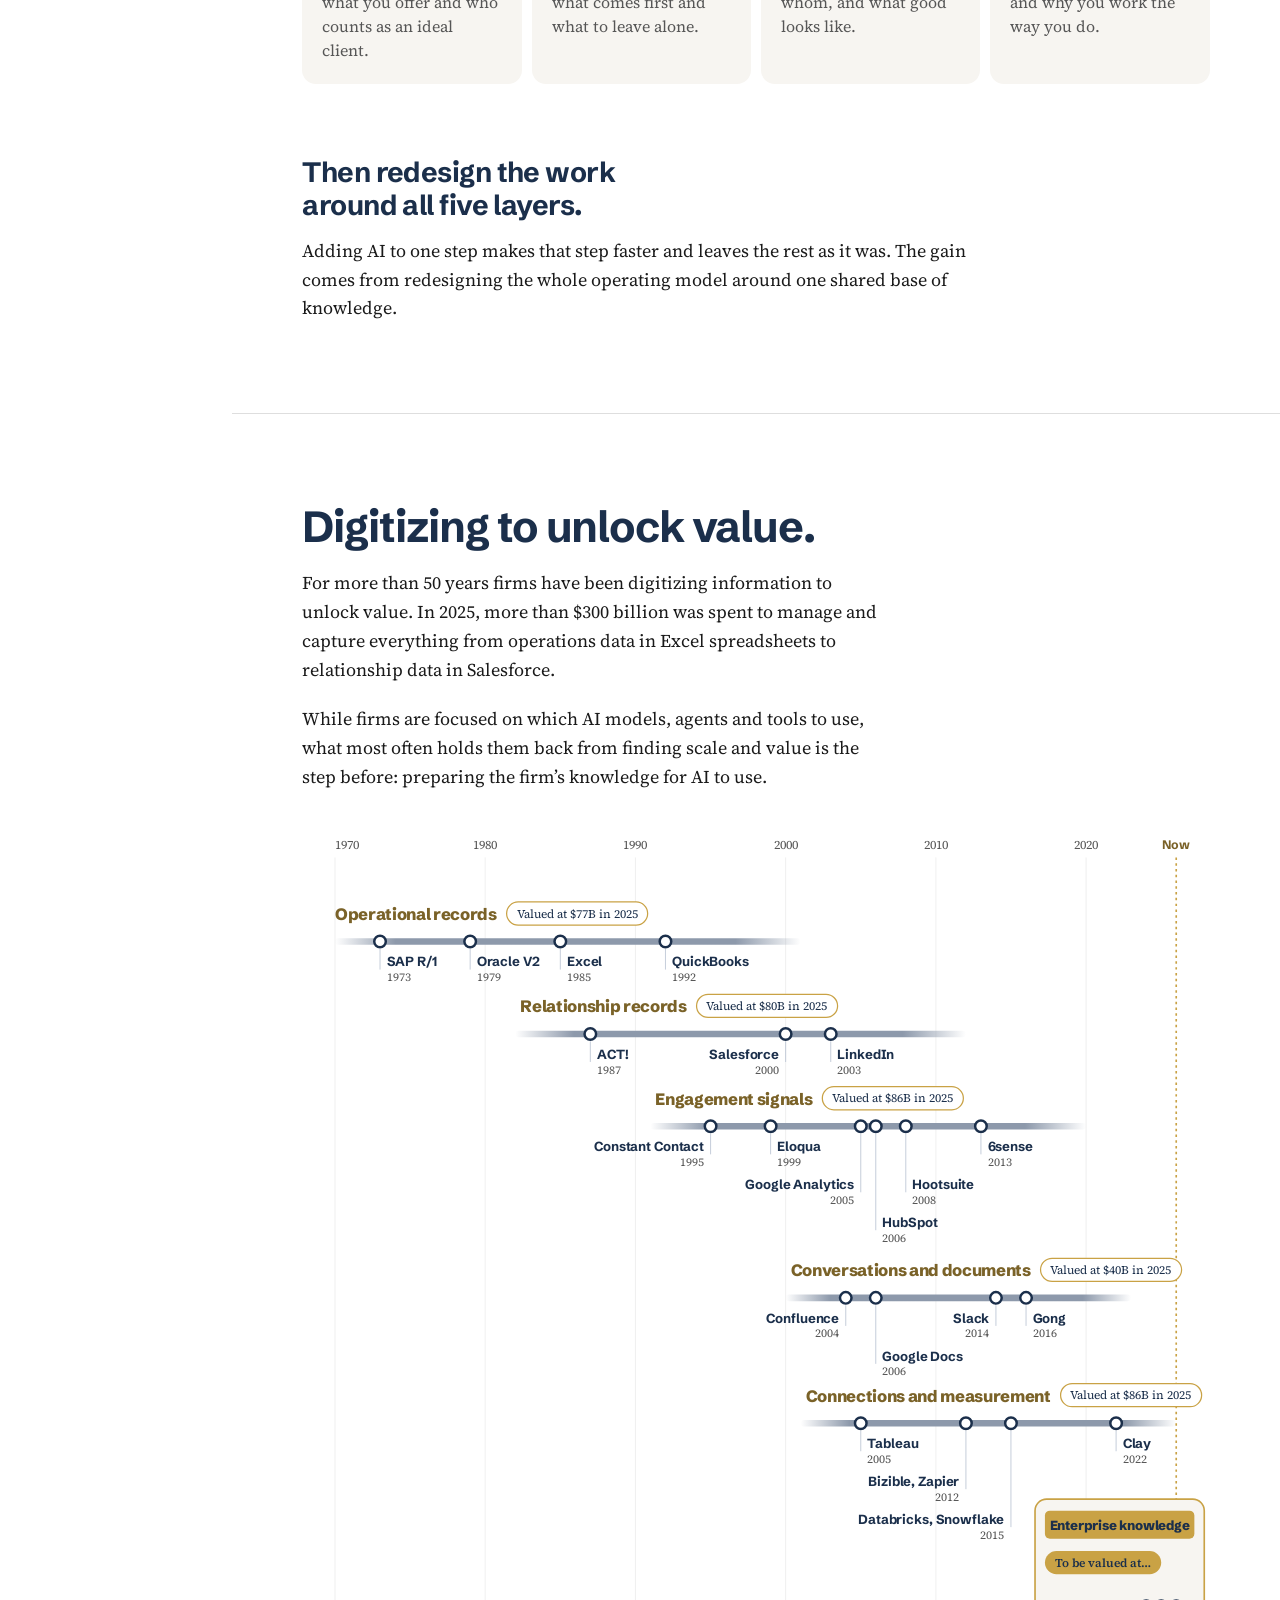
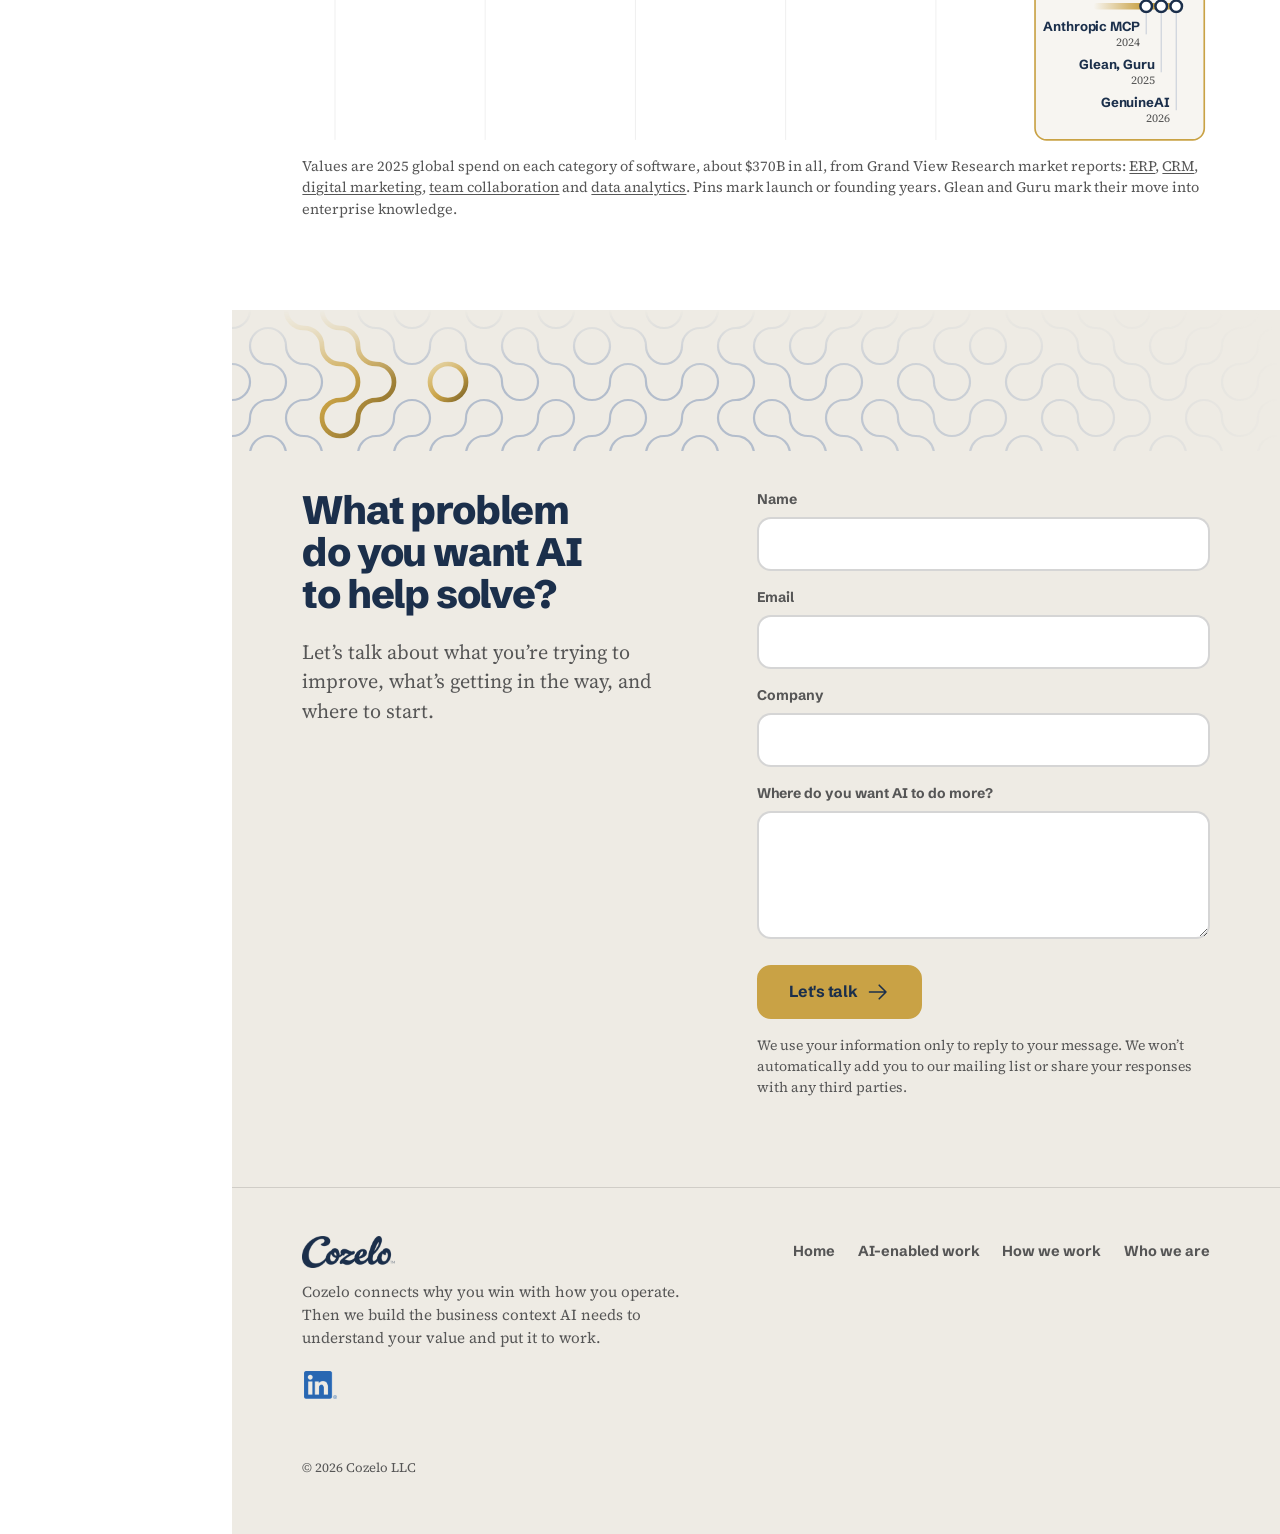
==== commit 001442af: "AI-enabled work: hero and new-hire callout revisions; section IDs match their names Co-Authored-By: " ====
--- a/ai-enabled-work/index.html
+++ b/ai-enabled-work/index.html
@@ -72,7 +72,7 @@
 .problem-call{margin-top:clamp(2.25rem,4vw,3rem); max-width:46rem}
 .problem-call .call{margin:0}
 /* What AI changes: context first, then the system */
-#ai{border-top:1px solid var(--rule-light)}
+#foundation{border-top:1px solid var(--rule-light)}
 .ai-copy{max-width:44rem}
 .ai-copy .prose{margin-top:1.25rem}
 .ai-copy .prose p + p{margin-top:1rem}
@@ -149,7 +149,7 @@
 .gap-a{margin:0; font-family:var(--sans); font-weight:700; font-size:clamp(1.35rem,2.3vw,1.8rem); line-height:1.22; letter-spacing:-.02em}
 .gap-b{margin:1.1rem 0 0; padding-top:1.1rem; border-top:1px solid var(--rule-dark); font-family:var(--serif); font-size:clamp(1.1rem,1.6vw,1.3rem); line-height:1.5; color:var(--on-navy-soft)}
 
-/* Ingredients: the layers read 1 to 5 down the left. As each one scrolls past, its tier slides
+/* The shape: the layers read 1 to 5 down the left. As each one scrolls past, its tier slides
    right into a pyramid that stays fixed mid-screen, building from Knowledge up to Judgment. */
 .ing{display:grid; grid-template-columns:minmax(0,1fr) minmax(0,1.1fr); gap:clamp(2rem,4.5vw,4rem); margin-top:clamp(2rem,4vw,3rem)}
 .ing-pyr{position:sticky; top:calc(50vh - 15rem); align-self:start; height:30rem; display:flex; flex-direction:column; justify-content:center}
@@ -244,7 +244,7 @@
 
 
 /* Sections run Problem, Shape, Foundation, Story: the two white bands after the shape are ruled apart. */
-#knowledge{border-top:1px solid var(--rule-light)}
+#story{border-top:1px solid var(--rule-light)}
 .gap-box{max-width:46rem}
 .gap-b+.gap-b{margin-top:.9rem; padding-top:0; border-top:0}
 </style>
@@ -283,9 +283,9 @@
       <li><a class="rail__pg current" href="/ai-enabled-work/" aria-current="page">AI-enabled work</a>
         <ul class="rail__toc">
           <li><a href="#problem">The problem</a></li>
-          <li><a href="#ingredients">The shape</a></li>
-          <li><a href="#ai">The foundation</a></li>
-          <li><a href="#knowledge">The story</a></li>
+          <li><a href="#shape">The shape</a></li>
+          <li><a href="#foundation">The foundation</a></li>
+          <li><a href="#story">The story</a></li>
         </ul>
       </li>
       <li><a class="rail__pg" href="/how-we-work/">How we work</a></li>
@@ -298,9 +298,9 @@
 <header class="band band--light bd-hero" id="top">
   <div class="inner">
     <h1>Being asked to do more with less?</h1>
-    <p class="lede">Every department is being asked to do more without adding headcount. AI can expand what your team is capable of, once it knows your business the way your best people do and is built into how your team works.</p>
-  </div>
-  <!-- Gold: four distinct shapes of different sizes, joined by one drawn line. Four ingredients, one way of working. -->
+    <p class="lede">Every department is being asked to do more without adding headcount. AI can expand what your team is capable of. But first, it needs to be integrated into how your team works and know your business the way your best people do.</p>
+  </div>
+  <!-- Gold: four distinct shapes of different sizes, joined by one drawn line. Many parts, one way of working. -->
   <div class="jx jx-hero" data-motif="junctions" data-surface="white" data-seed="31" data-draw="load" data-pop data-narrow-media="(max-width: 900px)"
        data-opts='{"tile":29,"fluid":870,"anchor":"right","shapes":[{"type":"blob","x":11,"y":9,"n":20,"seed":14},{"type":"blob","x":3,"y":3,"n":22,"seed":3},{"type":"blob","x":4,"y":15,"n":16,"seed":11},{"type":"blob","x":13,"y":17,"n":11,"seed":5},{"type":"chain","points":[[18,4],[15,1]]},{"type":"dot","x":8,"y":1},{"type":"dot","x":17,"y":12},{"type":"dot","x":1,"y":9},{"type":"dot","x":8,"y":19}]}'
        data-opts-narrow='{"tile":22,"fluid":0,"anchor":"left","shapes":[{"type":"blob","x":3,"y":3,"n":9,"seed":3},{"type":"blob","x":9,"y":4,"n":10,"seed":8},{"type":"blob","x":14,"y":2,"n":7,"seed":5},{"type":"blob","x":19,"y":4,"n":6,"seed":2},{"type":"dot","x":6,"y":1},{"type":"dot","x":12,"y":6},{"type":"dot","x":1,"y":6}]}'></div>
@@ -313,12 +313,12 @@
     <div class="gap-box">
       <p class="gap-a">For most teams, spending on frontier AI models hasn&rsquo;t delivered frontier results.</p>
       <p class="gap-b">Today&rsquo;s LLMs can do incredible things, but they need the same firm-specific knowledge that makes your best employees&rsquo; work stand out.</p>
-      <p class="gap-b">Imagine a brilliant new hire who gets no background on the firm, no seat in the conversations that matter and no feedback on their drafts. That&rsquo;s how most teams are using AI today.</p>
+      <p class="gap-b">Imagine a brilliant new hire who gets no background on the firm, no updates from the conversations that shape strategy and no view of how their work affects results. That&rsquo;s how most teams are using AI today.</p>
     </div>
   </div>
 </section>
 
-<section class="band band--shade" id="ingredients">
+<section class="band band--shade" id="shape">
   <div class="inner">
     <h2>The shape of AI-enabled work.</h2>
     <div class="prose team-lede"><p>Whatever the work, the same five layers are needed for AI to make an impact. Each builds on the one below it, starting from a foundation of knowledge, with human judgment at the top.</p></div>
@@ -365,7 +365,7 @@
   </div>
 </section>
 
-<section class="band band--light" id="ai">
+<section class="band band--light" id="foundation">
   <div class="inner">
     <div class="ai-copy">
       <h2>AI should work like an expert, not an intern.</h2>
@@ -394,7 +394,7 @@
   </div>
 </section>
 
-<section class="band band--light" id="knowledge">
+<section class="band band--light" id="story">
   <div class="inner">
     <div class="ai-copy">
       <h2>Digitizing to unlock value.</h2>
@@ -591,7 +591,7 @@
 <script>
 document.documentElement.classList.add('js');
 
-/* Ingredients: as each layer's card passes the middle of the screen, its tier slides into the pyramid. */
+/* The shape: as each layer's card passes the middle of the screen, its tier slides into the pyramid. */
 (function(){
   var steps = [].slice.call(document.querySelectorAll('.step')), pyr = document.querySelector('.pyr');
   if (!steps.length || !pyr) return;
